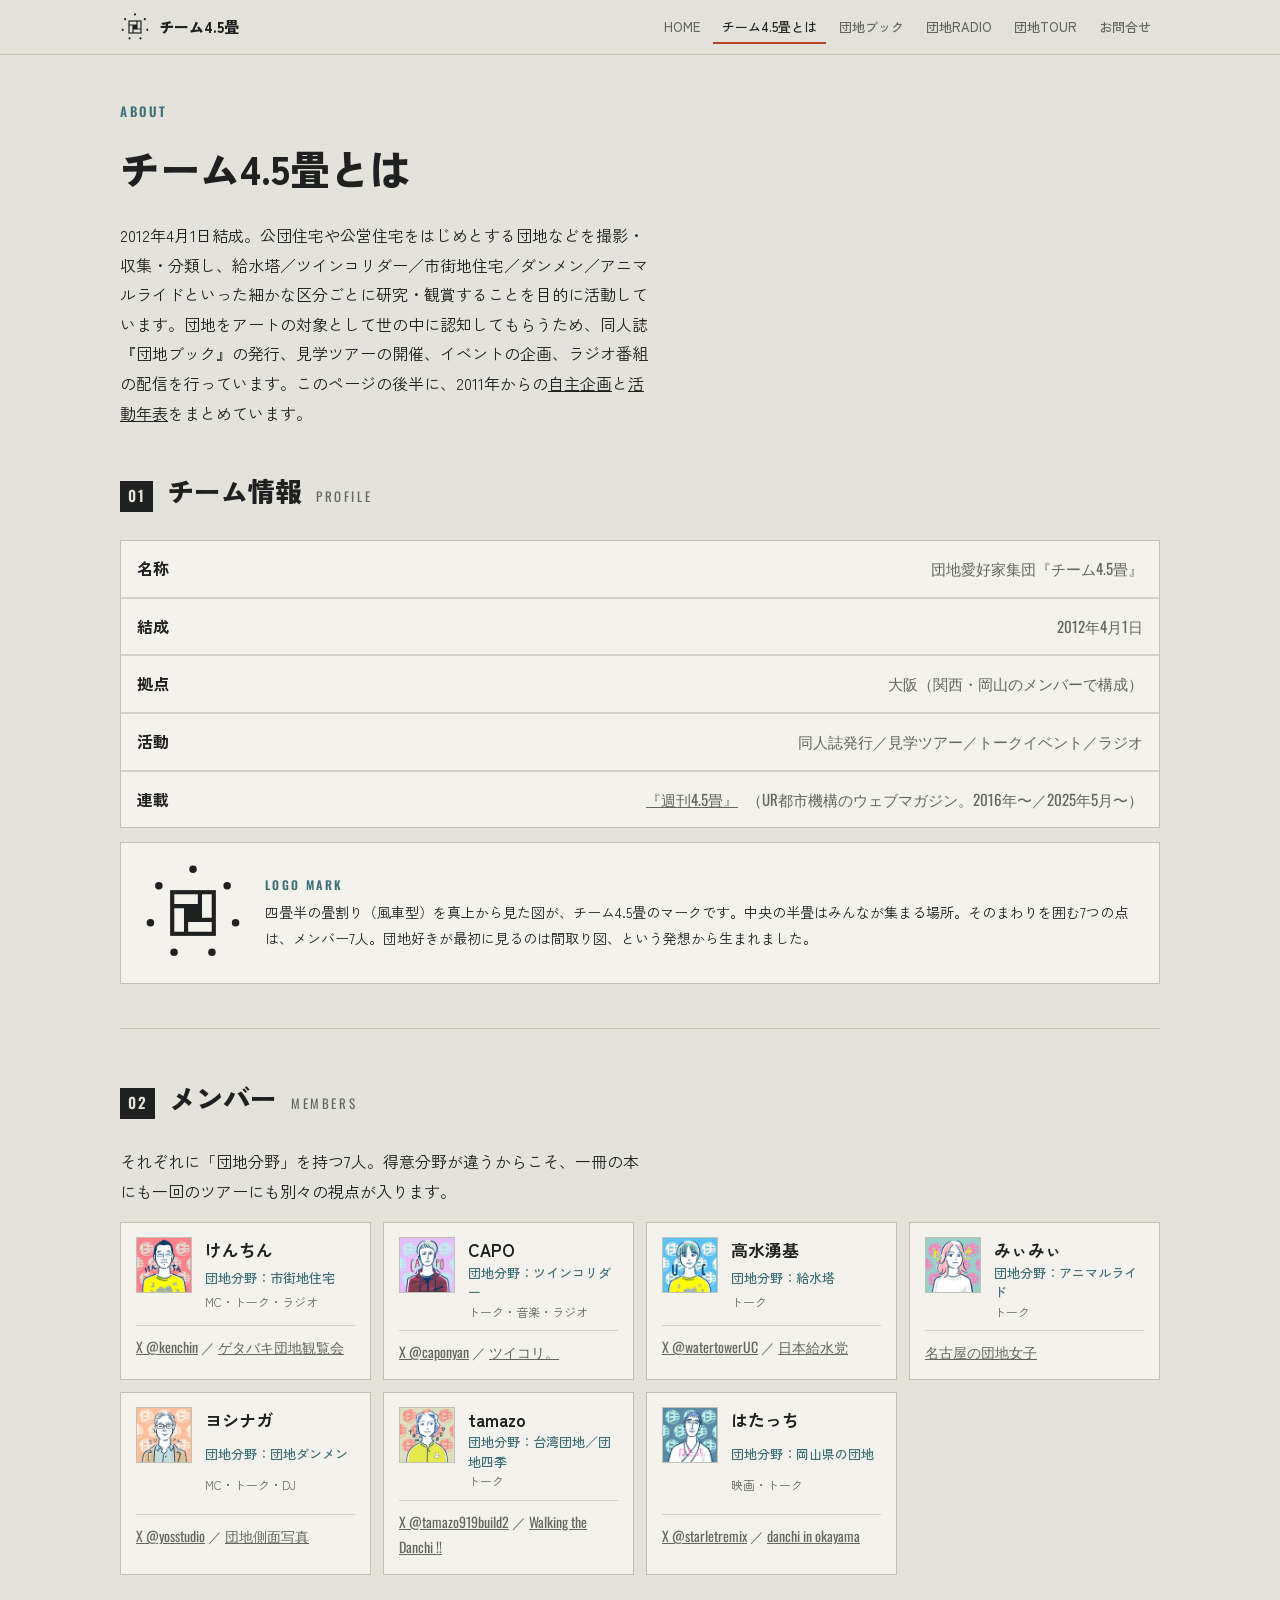
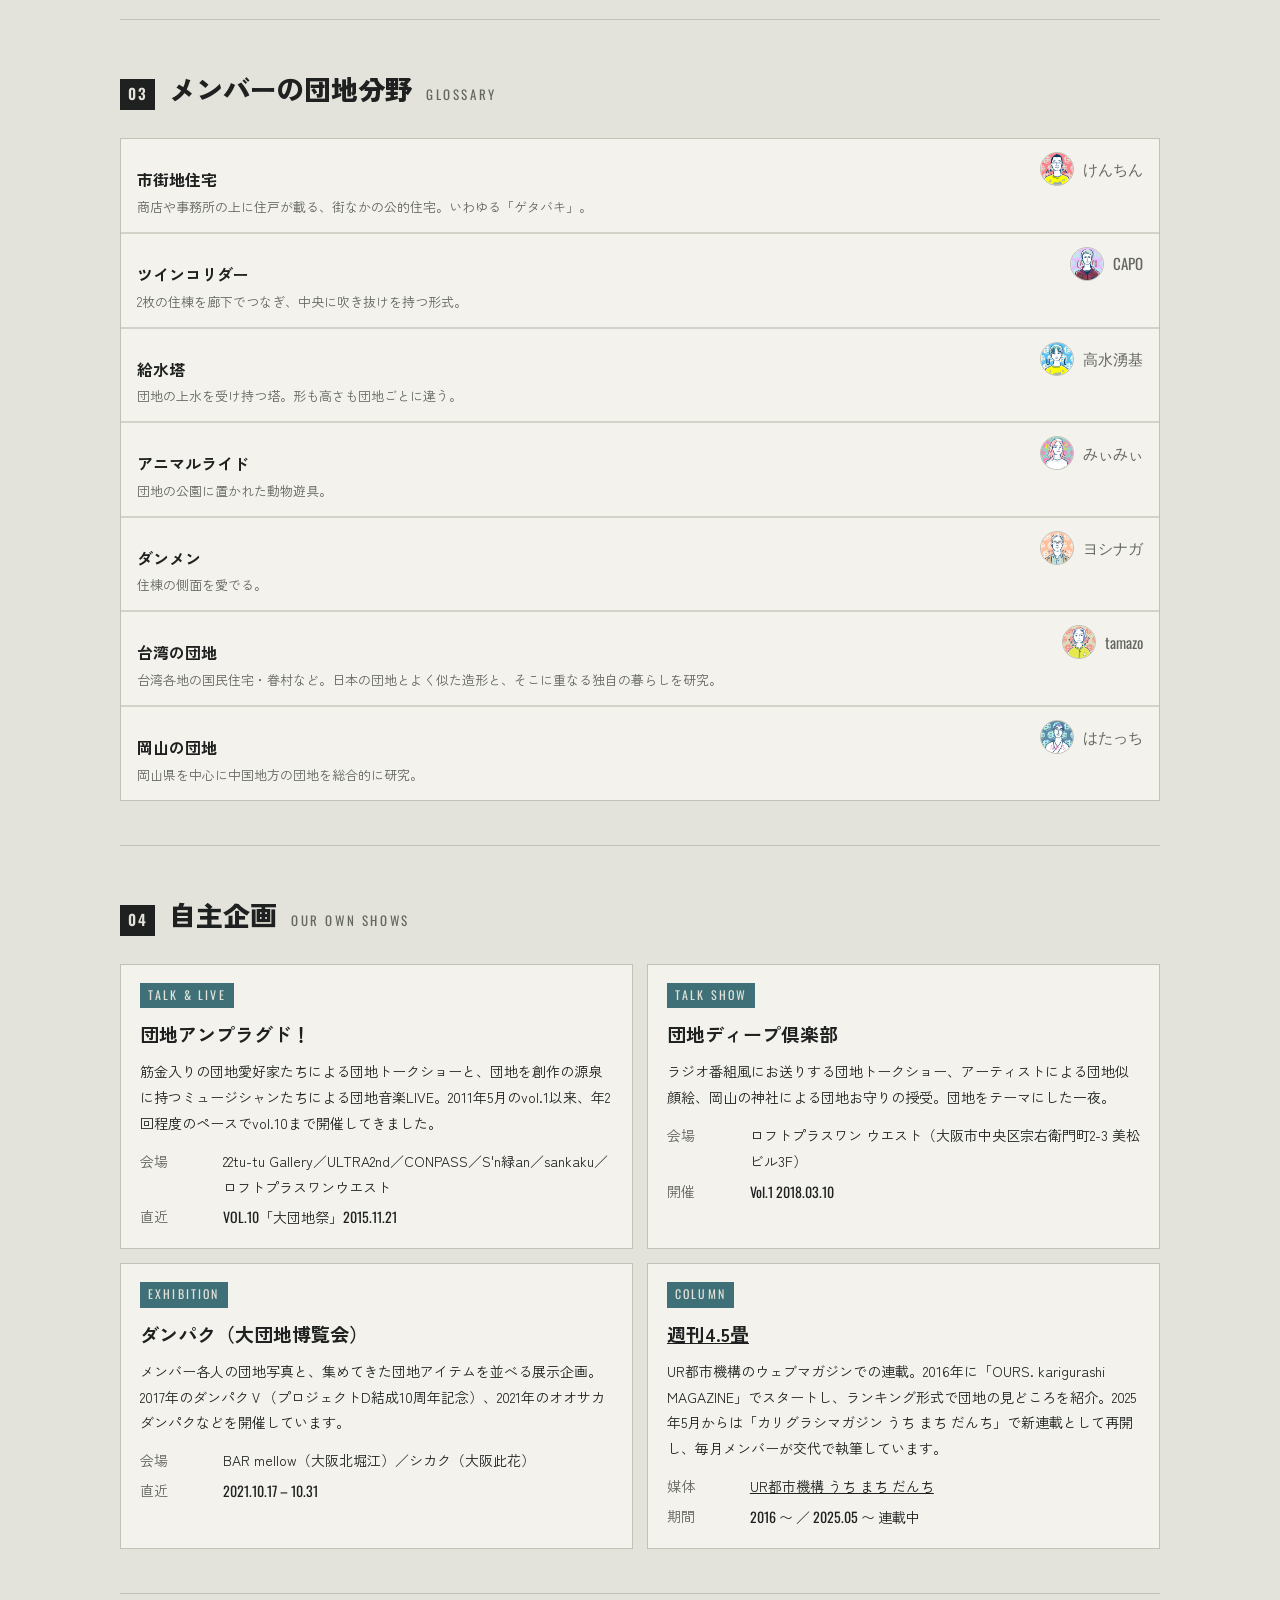
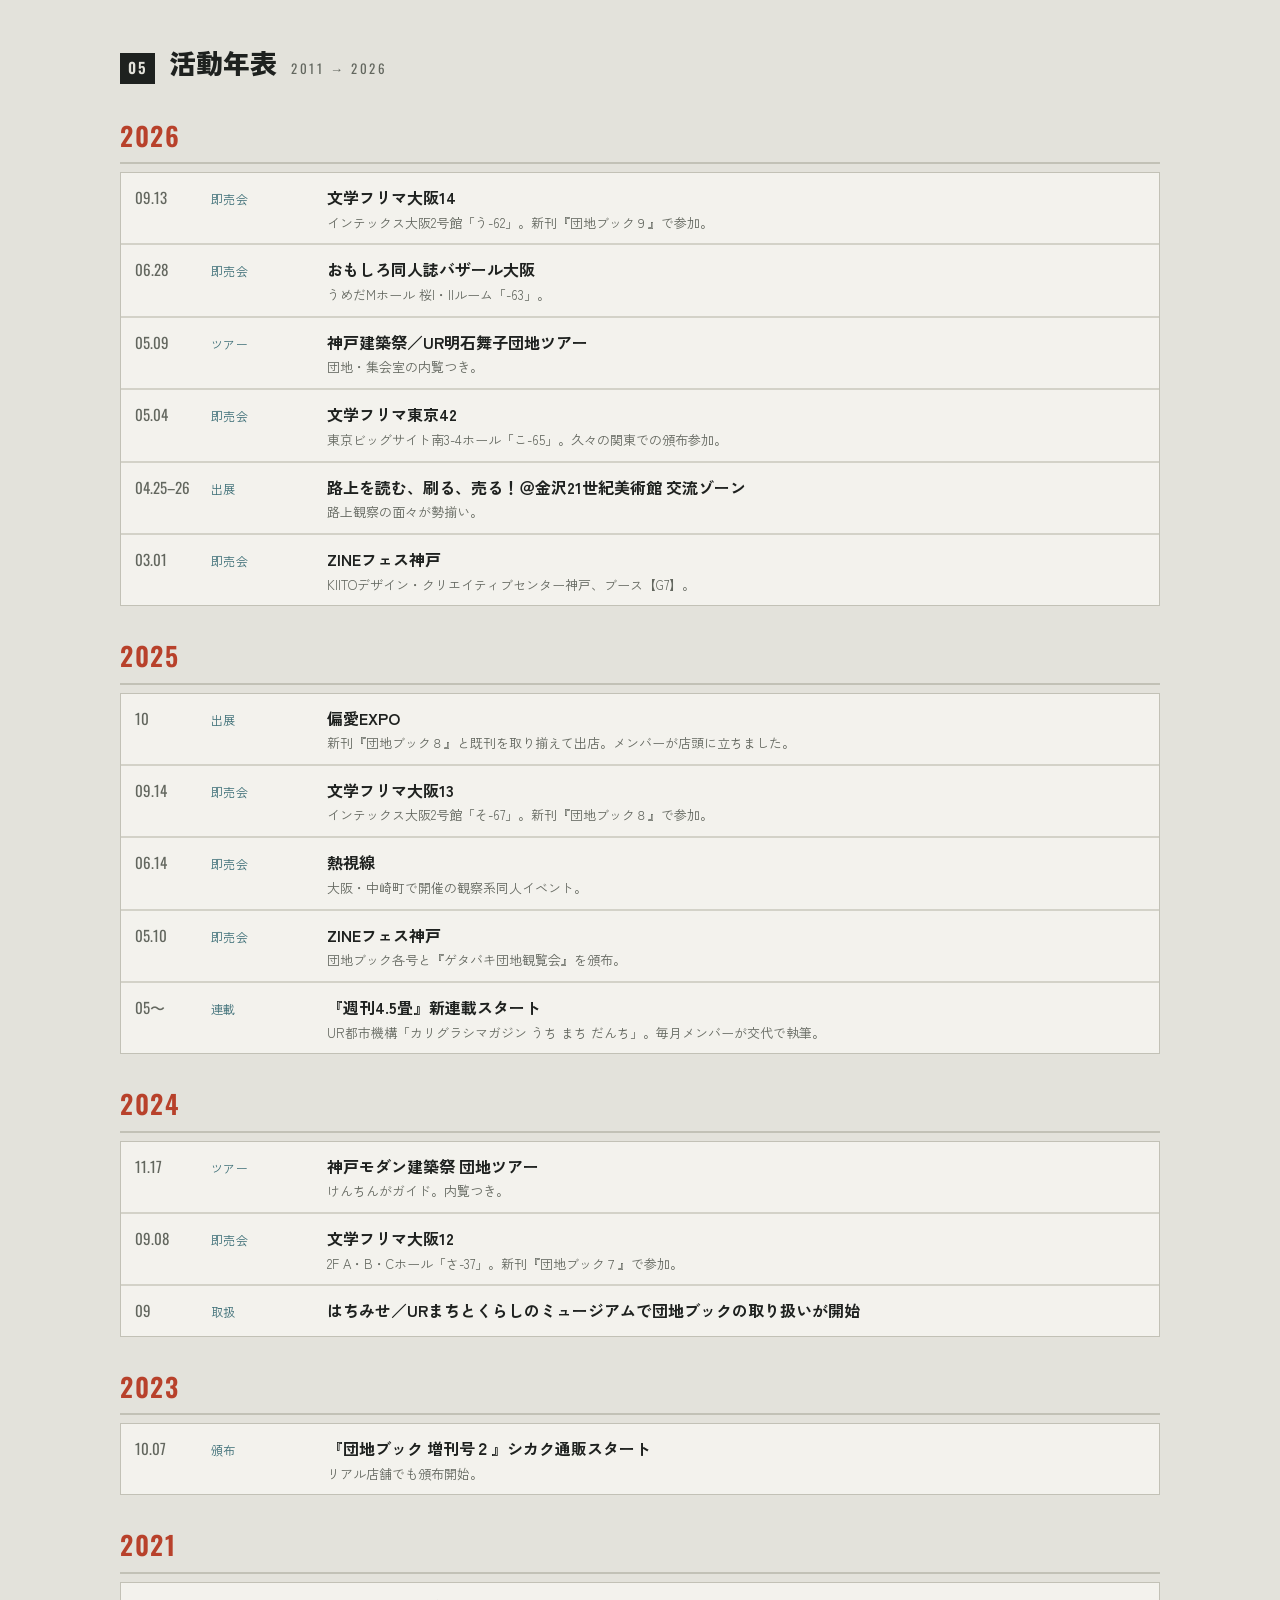
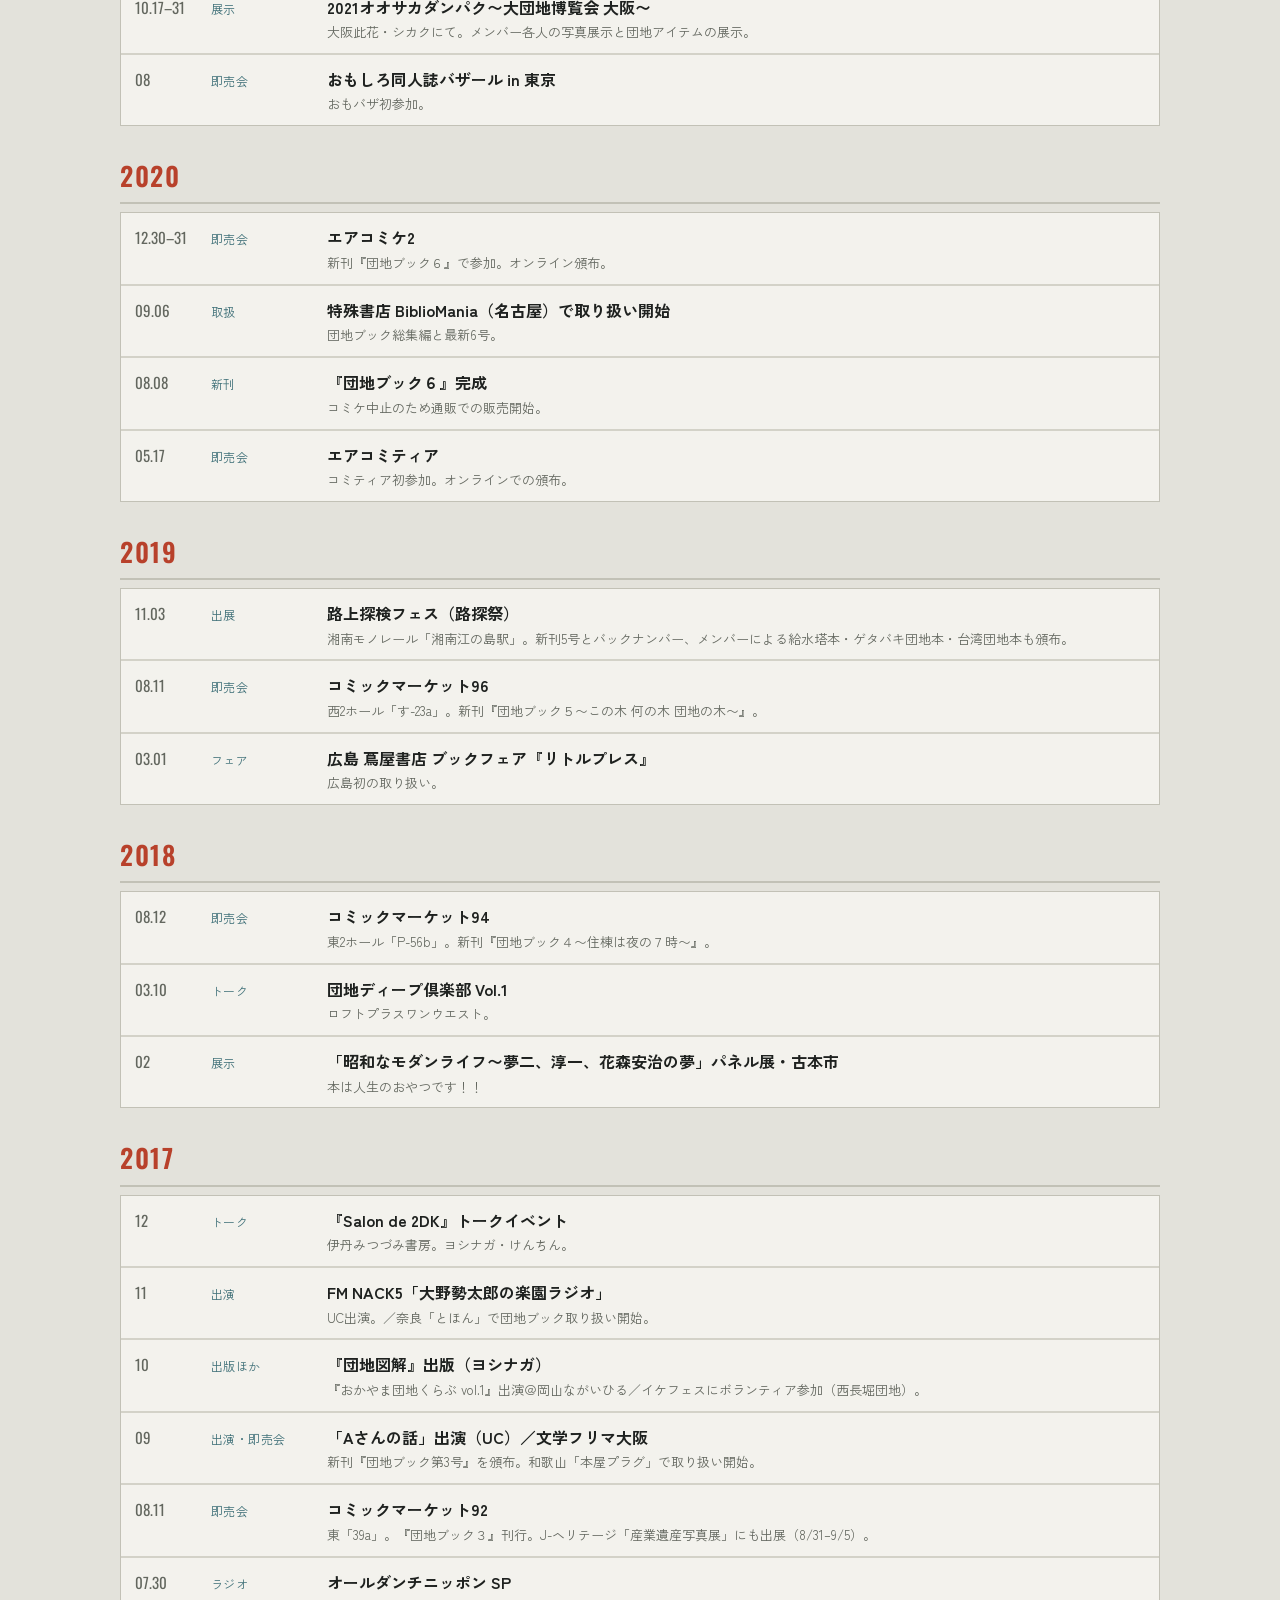
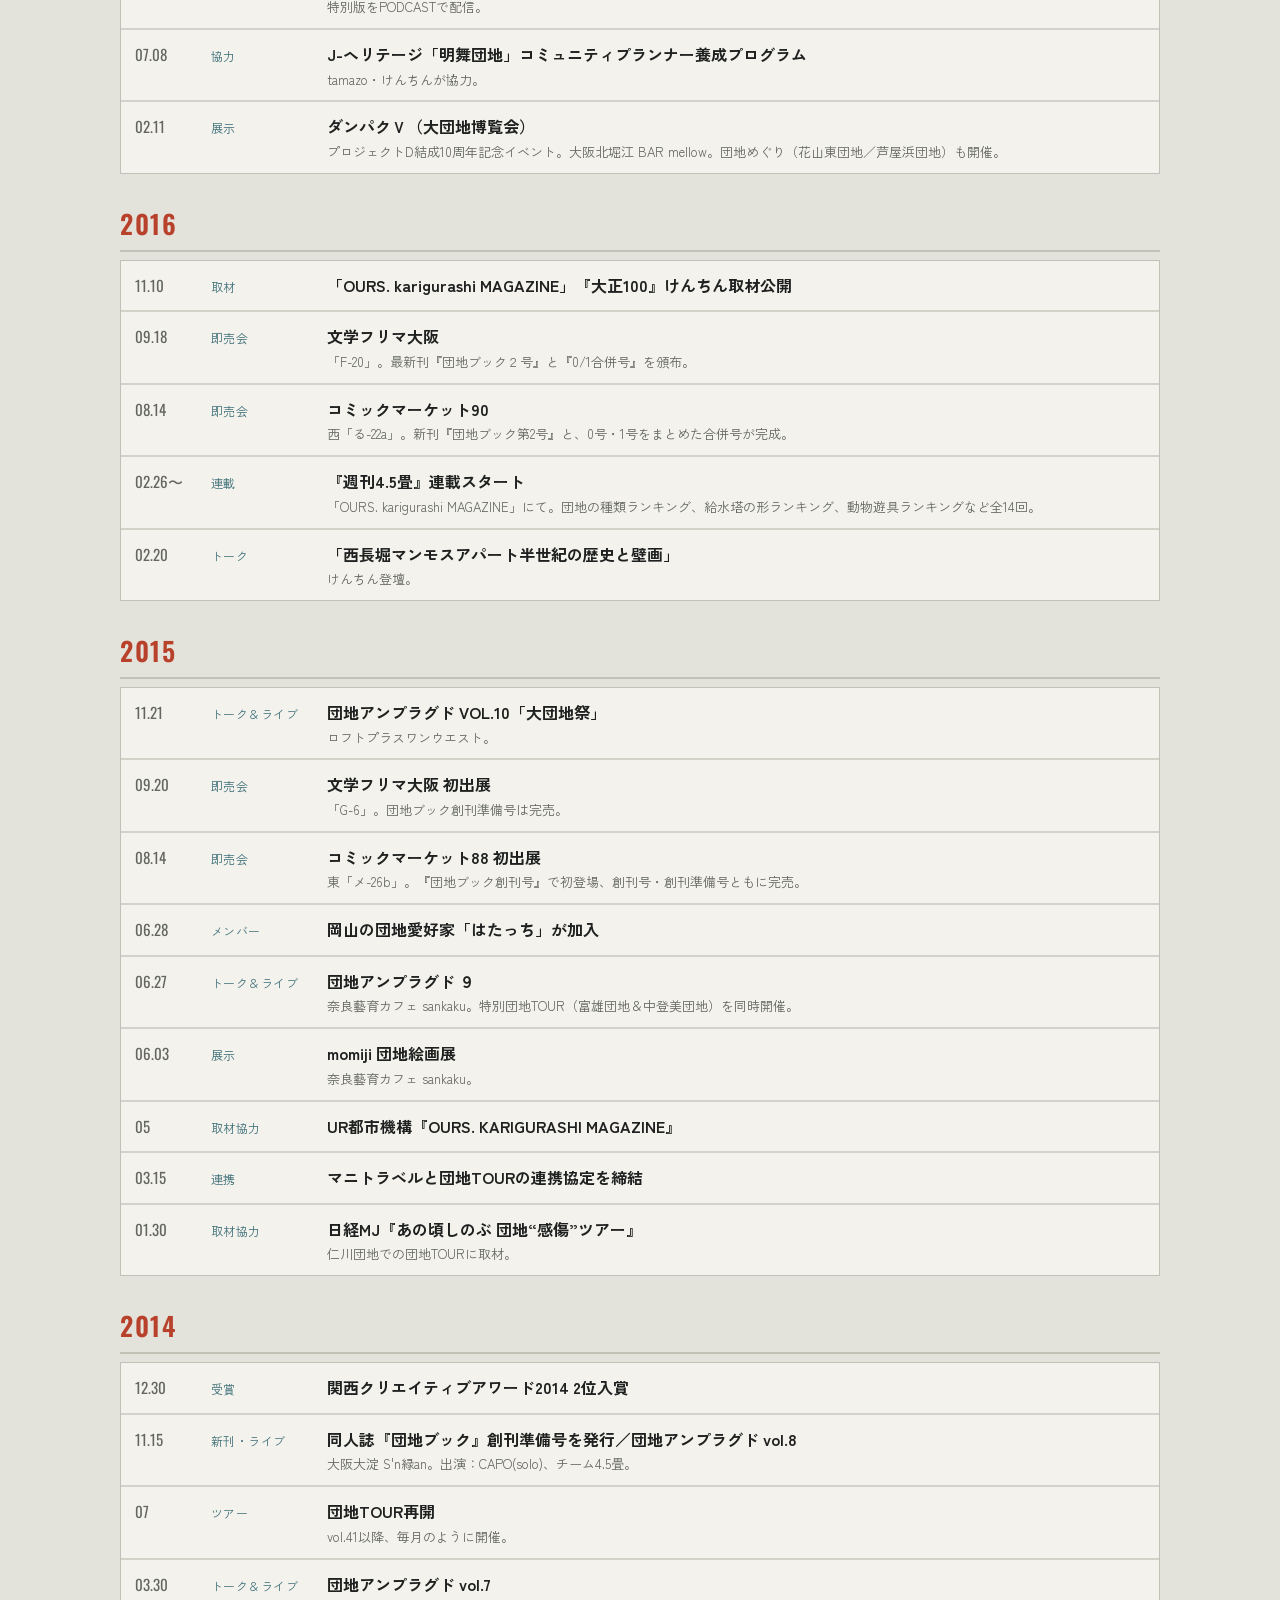
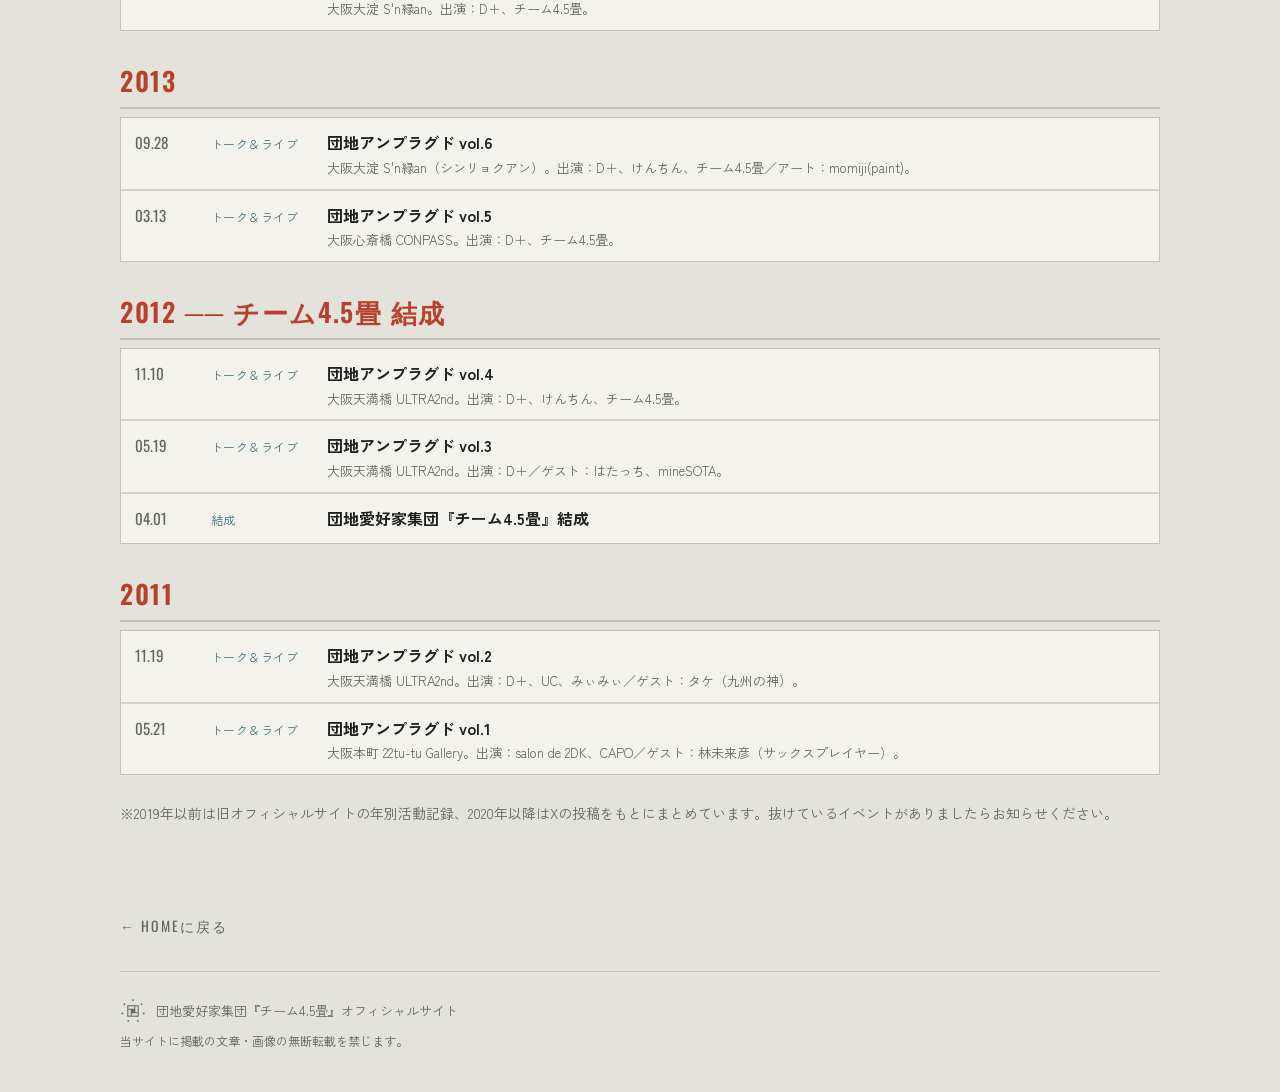
==== about.html @ f0c79231 "Initial publish: Team 4.5jo official site" ====
<!DOCTYPE html>
<html lang="ja">
<head>
<meta charset="UTF-8">
<meta name="viewport" content="width=device-width, initial-scale=1">
<meta name="description" content="チーム4.5畳の結成の経緯、メンバー紹介、団地分野、自主企画と2011年からの活動年表。">
<meta name="color-scheme" content="light dark">
<meta property="og:title" content="チーム4.5畳とは｜チーム4.5畳">
<meta property="og:description" content="チーム4.5畳の結成の経緯、メンバー紹介、団地分野、自主企画と2011年からの活動年表。">
<meta property="og:type" content="website">
<meta property="og:image" content="img/hero.jpg">
<title>チーム4.5畳とは｜チーム4.5畳</title>
<link rel="preconnect" href="https://fonts.googleapis.com">
<link rel="preconnect" href="https://fonts.gstatic.com" crossorigin>
<link rel="stylesheet" href="https://fonts.googleapis.com/css2?family=Zen+Kaku+Gothic+Antique:wght@700;900&family=Zen+Kaku+Gothic+New:wght@400;500;700&family=Oswald:wght@400;500;600&display=swap">
<link rel="icon" type="image/svg+xml" href="img/logo.svg">
<link rel="stylesheet" href="style.css">
</head>
<body>
<header class="topbar">
  <div class="topbar-in">
    <a class="brandmark" href="index.html"><i class="mark" aria-hidden="true"></i><b>チーム4.5畳</b></a>
    <nav class="navlinks" aria-label="サイト内メニュー">
      <a href="index.html">HOME</a>
      <a href="about.html" aria-current="page">チーム4.5畳とは</a>
      <a href="book.html">団地ブック</a>
      <a href="radio.html">団地RADIO</a>
      <a href="tour.html">団地TOUR</a>
      <a href="index.html#contact">お問合せ</a>
    </nav>
  </div>
</header>

<main>
  <div class="wrap">

    <div class="pagehead">
      <p class="kicker">About</p>
      <h1>チーム4.5畳とは</h1>
      <p>2012年4月1日結成。公団住宅や公営住宅をはじめとする団地などを撮影・収集・分類し、給水塔／ツインコリダー／市街地住宅／ダンメン／アニマルライドといった細かな区分ごとに研究・観賞することを目的に活動しています。団地をアートの対象として世の中に認知してもらうため、同人誌『団地ブック』の発行、見学ツアーの開催、イベントの企画、ラジオ番組の配信を行っています。このページの後半に、2011年からの<a href="#events">自主企画</a>と<a href="#history">活動年表</a>をまとめています。</p>
    </div>

    <section class="first">
      <div class="sec-head"><span class="plate num">01</span><h2>チーム情報</h2><span class="en">Profile</span></div>
      <ul class="rows">
        <li><span class="t">名称</span><span class="d">団地愛好家集団『チーム4.5畳』</span></li>
        <li><span class="t">結成</span><span class="d">2012年4月1日</span></li>
        <li><span class="t">拠点</span><span class="d">大阪（関西・岡山のメンバーで構成）</span></li>
        <li><span class="t">活動</span><span class="d">同人誌発行／見学ツアー／トークイベント／ラジオ</span></li>
        <li><span class="t">連載</span><span class="d"><a href="https://uchi-machi-danchi.ur-net.go.jp/tag/4ten5jo/" target="_blank" rel="noopener">『週刊4.5畳』</a>（UR都市機構のウェブマガジン。2016年〜／2025年5月〜）</span></li>
      </ul>
      <div class="logo-note">
        <i class="mark" role="img" aria-label="チーム4.5畳のロゴマーク"></i>
        <div>
          <p class="lbl">Logo Mark</p>
          <p>四畳半の畳割り（風車型）を真上から見た図が、チーム4.5畳のマークです。中央の半畳はみんなが集まる場所。そのまわりを囲む7つの点は、メンバー7人。団地好きが最初に見るのは間取り図、という発想から生まれました。</p>
        </div>
      </div>
    </section>

    <section>
      <div class="sec-head"><span class="plate num">02</span><h2>メンバー</h2><span class="en">Members</span></div>
      <div class="sec-body"><p>それぞれに「団地分野」を持つ7人。得意分野が違うからこそ、一冊の本にも一回のツアーにも別々の視点が入ります。</p></div>
      <div class="members">
        <div class="member"><img class="ava" src="img/ava1.jpg" alt="" width="56" height="56"><h3>けんちん</h3><span class="fav">団地分野：市街地住宅</span><span class="role">MC・トーク・ラジオ</span><span class="sns"><a href="https://x.com/kenchin" target="_blank" rel="noopener">X @kenchin</a> ／ <a href="https://getabaki.jimdoweb.com/" target="_blank" rel="noopener">ゲタバキ団地観覧会</a></span></div>
        <div class="member"><img class="ava" src="img/ava2.jpg" alt="" width="56" height="56"><h3>CAPO</h3><span class="fav">団地分野：ツインコリダー</span><span class="role">トーク・音楽・ラジオ</span><span class="sns"><a href="https://x.com/caponyan" target="_blank" rel="noopener">X @caponyan</a> ／ <a href="http://twincorridor.blogspot.jp/" target="_blank" rel="noopener">ツイコリ。</a></span></div>
        <div class="member"><img class="ava" src="img/ava3.jpg" alt="" width="56" height="56"><h3>高水湧基</h3><span class="fav">団地分野：給水塔</span><span class="role">トーク</span><span class="sns"><a href="https://x.com/watertowerUC" target="_blank" rel="noopener">X @watertowerUC</a> ／ <a href="http://kyusuitou.blog87.fc2.com/" target="_blank" rel="noopener">日本給水党</a></span></div>
        <div class="member"><img class="ava" src="img/ava7.jpg" alt="" width="56" height="56"><h3>みぃみぃ</h3><span class="fav">団地分野：アニマルライド</span><span class="role">トーク</span><span class="sns"><a href="http://danchigirl.exblog.jp/" target="_blank" rel="noopener">名古屋の団地女子</a></span></div>
        <div class="member"><img class="ava" src="img/ava4.jpg" alt="" width="56" height="56"><h3>ヨシナガ</h3><span class="fav">団地分野：団地ダンメン</span><span class="role">MC・トーク・DJ</span><span class="sns"><a href="https://x.com/yosstudio" target="_blank" rel="noopener">X @yosstudio</a> ／ <a href="http://www.ne.jp/asahi/yos/studio/sokumen/" target="_blank" rel="noopener">団地側面写真</a></span></div>
        <div class="member"><img class="ava" src="img/ava5.jpg" alt="" width="56" height="56"><h3>tamazo</h3><span class="fav">団地分野：台湾団地／団地四季</span><span class="role">トーク</span><span class="sns"><a href="https://x.com/tamazo919build2" target="_blank" rel="noopener">X @tamazo919build2</a> ／ <a href="http://tamazo2.tumblr.com/" target="_blank" rel="noopener">Walking the Danchi !!</a></span></div>
        <div class="member"><img class="ava" src="img/ava6.jpg" alt="" width="56" height="56"><h3>はたっち</h3><span class="fav">団地分野：岡山県の団地</span><span class="role">映画・トーク</span><span class="sns"><a href="https://x.com/starletremix" target="_blank" rel="noopener">X @starletremix</a> ／ <a href="http://okayama-danchi.jp/" target="_blank" rel="noopener">danchi in okayama</a></span></div>
      </div>
    </section>

    <section>
      <div class="sec-head"><span class="plate num">03</span><h2>メンバーの団地分野</h2><span class="en">Glossary</span></div>
      <ul class="rows">
        <li><span class="t">市街地住宅<small>商店や事務所の上に住戸が載る、街なかの公的住宅。いわゆる「ゲタバキ」。</small></span><span class="d"><img class="mini" src="img/ava1.jpg" alt="" width="34" height="34">けんちん</span></li>
        <li><span class="t">ツインコリダー<small>2枚の住棟を廊下でつなぎ、中央に吹き抜けを持つ形式。</small></span><span class="d"><img class="mini" src="img/ava2.jpg" alt="" width="34" height="34">CAPO</span></li>
        <li><span class="t">給水塔<small>団地の上水を受け持つ塔。形も高さも団地ごとに違う。</small></span><span class="d"><img class="mini" src="img/ava3.jpg" alt="" width="34" height="34">高水湧基</span></li>
        <li><span class="t">アニマルライド<small>団地の公園に置かれた動物遊具。</small></span><span class="d"><img class="mini" src="img/ava7.jpg" alt="" width="34" height="34">みぃみぃ</span></li>
        <li><span class="t">ダンメン<small>住棟の側面を愛でる。</small></span><span class="d"><img class="mini" src="img/ava4.jpg" alt="" width="34" height="34">ヨシナガ</span></li>
        <li><span class="t">台湾の団地<small>台湾各地の国民住宅・眷村など。日本の団地とよく似た造形と、そこに重なる独自の暮らしを研究。</small></span><span class="d"><img class="mini" src="img/ava5.jpg" alt="" width="34" height="34">tamazo</span></li>
        <li><span class="t">岡山の団地<small>岡山県を中心に中国地方の団地を総合的に研究。</small></span><span class="d"><img class="mini" src="img/ava6.jpg" alt="" width="34" height="34">はたっち</span></li>
      </ul>
    </section>

<section id="events">
      <div class="sec-head"><span class="plate num">04</span><h2>自主企画</h2><span class="en">Our Own Shows</span></div>
      <div class="events">
        <div class="event">
          <span class="tag">Talk &amp; Live</span>
          <h3>団地アンプラグド！</h3>
          <p>筋金入りの団地愛好家たちによる団地トークショーと、団地を創作の源泉に持つミュージシャンたちによる団地音楽LIVE。2011年5月のvol.1以来、年2回程度のペースでvol.10まで開催してきました。</p>
          <dl>
            <dt>会場</dt><dd>22tu-tu Gallery／ULTRA2nd／CONPASS／S'n緑an／sankaku／ロフトプラスワンウエスト</dd>
            <dt>直近</dt><dd class="num">VOL.10「大団地祭」2015.11.21</dd>
          </dl>
        </div>
        <div class="event">
          <span class="tag">Talk Show</span>
          <h3>団地ディープ倶楽部</h3>
          <p>ラジオ番組風にお送りする団地トークショー、アーティストによる団地似顔絵、岡山の神社による団地お守りの授受。団地をテーマにした一夜。</p>
          <dl>
            <dt>会場</dt><dd>ロフトプラスワン ウエスト（大阪市中央区宗右衛門町2-3 美松ビル3F）</dd>
            <dt>開催</dt><dd class="num">Vol.1 2018.03.10</dd>
          </dl>
        </div>
        <div class="event">
          <span class="tag">Exhibition</span>
          <h3>ダンパク（大団地博覧会）</h3>
          <p>メンバー各人の団地写真と、集めてきた団地アイテムを並べる展示企画。2017年のダンパクⅤ（プロジェクトD結成10周年記念）、2021年のオオサカダンパクなどを開催しています。</p>
          <dl>
            <dt>会場</dt><dd>BAR mellow（大阪北堀江）／シカク（大阪此花）</dd>
            <dt>直近</dt><dd class="num">2021.10.17 – 10.31</dd>
          </dl>
        </div>
        <div class="event">
          <span class="tag">Column</span>
          <h3><a href="https://uchi-machi-danchi.ur-net.go.jp/tag/4ten5jo/" target="_blank" rel="noopener">週刊4.5畳</a></h3>
          <p>UR都市機構のウェブマガジンでの連載。2016年に「OURS. karigurashi MAGAZINE」でスタートし、ランキング形式で団地の見どころを紹介。2025年5月からは「カリグラシマガジン うち まち だんち」で新連載として再開し、毎月メンバーが交代で執筆しています。</p>
          <dl>
            <dt>媒体</dt><dd><a href="https://uchi-machi-danchi.ur-net.go.jp/tag/4ten5jo/" target="_blank" rel="noopener">UR都市機構 うち まち だんち</a></dd>
            <dt>期間</dt><dd class="num">2016 〜 ／ 2025.05 〜 連載中</dd>
          </dl>
        </div>
      </div>
    </section>

<section id="history">
      <div class="sec-head"><span class="plate num">05</span><h2>活動年表</h2><span class="en">2011 → 2026</span></div>

      <div class="yearblock">
        <h3>2026</h3>
        <ul class="hist">
          <li><span class="dd">09.13</span><span class="kind">即売会</span><span class="what"><b>文学フリマ大阪14</b><small>インテックス大阪2号館「う-62」。新刊『団地ブック９』で参加。</small></span></li>
          <li><span class="dd">06.28</span><span class="kind">即売会</span><span class="what"><b>おもしろ同人誌バザール大阪</b><small>うめだMホール 桜I・IIルーム「-63」。</small></span></li>
          <li><span class="dd">05.09</span><span class="kind">ツアー</span><span class="what"><b>神戸建築祭／UR明石舞子団地ツアー</b><small>団地・集会室の内覧つき。</small></span></li>
          <li><span class="dd">05.04</span><span class="kind">即売会</span><span class="what"><b>文学フリマ東京42</b><small>東京ビッグサイト南3-4ホール「こ-65」。久々の関東での頒布参加。</small></span></li>
          <li><span class="dd">04.25–26</span><span class="kind">出展</span><span class="what"><b>路上を読む、刷る、売る！＠金沢21世紀美術館 交流ゾーン</b><small>路上観察の面々が勢揃い。</small></span></li>
          <li><span class="dd">03.01</span><span class="kind">即売会</span><span class="what"><b>ZINEフェス神戸</b><small>KIITOデザイン・クリエイティブセンター神戸、ブース【G7】。</small></span></li>
        </ul>
      </div>

      <div class="yearblock">
        <h3>2025</h3>
        <ul class="hist">
          <li><span class="dd">10</span><span class="kind">出展</span><span class="what"><b>偏愛EXPO</b><small>新刊『団地ブック８』と既刊を取り揃えて出店。メンバーが店頭に立ちました。</small></span></li>
          <li><span class="dd">09.14</span><span class="kind">即売会</span><span class="what"><b>文学フリマ大阪13</b><small>インテックス大阪2号館「そ-67」。新刊『団地ブック８』で参加。</small></span></li>
          <li><span class="dd">06.14</span><span class="kind">即売会</span><span class="what"><b>熱視線</b><small>大阪・中崎町で開催の観察系同人イベント。</small></span></li>
          <li><span class="dd">05.10</span><span class="kind">即売会</span><span class="what"><b>ZINEフェス神戸</b><small>団地ブック各号と『ゲタバキ団地観覧会』を頒布。</small></span></li>
          <li><span class="dd">05〜</span><span class="kind">連載</span><span class="what"><b>『週刊4.5畳』新連載スタート</b><small>UR都市機構「カリグラシマガジン うち まち だんち」。毎月メンバーが交代で執筆。</small></span></li>
        </ul>
      </div>

      <div class="yearblock">
        <h3>2024</h3>
        <ul class="hist">
          <li><span class="dd">11.17</span><span class="kind">ツアー</span><span class="what"><b>神戸モダン建築祭 団地ツアー</b><small>けんちんがガイド。内覧つき。</small></span></li>
          <li><span class="dd">09.08</span><span class="kind">即売会</span><span class="what"><b>文学フリマ大阪12</b><small>2F A・B・Cホール「さ-37」。新刊『団地ブック７』で参加。</small></span></li>
          <li><span class="dd">09</span><span class="kind">取扱</span><span class="what"><b>はちみせ／URまちとくらしのミュージアムで団地ブックの取り扱いが開始</b></span></li>
        </ul>
      </div>

      <div class="yearblock">
        <h3>2023</h3>
        <ul class="hist">
          <li><span class="dd">10.07</span><span class="kind">頒布</span><span class="what"><b>『団地ブック 増刊号２』シカク通販スタート</b><small>リアル店舗でも頒布開始。</small></span></li>
        </ul>
      </div>

      <div class="yearblock">
        <h3>2021</h3>
        <ul class="hist">
          <li><span class="dd">10.17–31</span><span class="kind">展示</span><span class="what"><b>2021オオサカダンパク〜大団地博覧会 大阪〜</b><small>大阪此花・シカクにて。メンバー各人の写真展示と団地アイテムの展示。</small></span></li>
          <li><span class="dd">08</span><span class="kind">即売会</span><span class="what"><b>おもしろ同人誌バザール in 東京</b><small>おもバザ初参加。</small></span></li>
        </ul>
      </div>

      <div class="yearblock">
        <h3>2020</h3>
        <ul class="hist">
          <li><span class="dd">12.30–31</span><span class="kind">即売会</span><span class="what"><b>エアコミケ2</b><small>新刊『団地ブック６』で参加。オンライン頒布。</small></span></li>
          <li><span class="dd">09.06</span><span class="kind">取扱</span><span class="what"><b>特殊書店 BiblioMania（名古屋）で取り扱い開始</b><small>団地ブック総集編と最新6号。</small></span></li>
          <li><span class="dd">08.08</span><span class="kind">新刊</span><span class="what"><b>『団地ブック６』完成</b><small>コミケ中止のため通販での販売開始。</small></span></li>
          <li><span class="dd">05.17</span><span class="kind">即売会</span><span class="what"><b>エアコミティア</b><small>コミティア初参加。オンラインでの頒布。</small></span></li>
        </ul>
      </div>

      <div class="yearblock">
        <h3>2019</h3>
        <ul class="hist">
          <li><span class="dd">11.03</span><span class="kind">出展</span><span class="what"><b>路上探検フェス（路探祭）</b><small>湘南モノレール「湘南江の島駅」。新刊5号とバックナンバー、メンバーによる給水塔本・ゲタバキ団地本・台湾団地本も頒布。</small></span></li>
          <li><span class="dd">08.11</span><span class="kind">即売会</span><span class="what"><b>コミックマーケット96</b><small>西2ホール「す-23a」。新刊『団地ブック５〜この木 何の木 団地の木〜』。</small></span></li>
          <li><span class="dd">03.01</span><span class="kind">フェア</span><span class="what"><b>広島 蔦屋書店 ブックフェア『リトルプレス』</b><small>広島初の取り扱い。</small></span></li>
        </ul>
      </div>

      <div class="yearblock">
        <h3>2018</h3>
        <ul class="hist">
          <li><span class="dd">08.12</span><span class="kind">即売会</span><span class="what"><b>コミックマーケット94</b><small>東2ホール「P-56b」。新刊『団地ブック４〜住棟は夜の７時〜』。</small></span></li>
          <li><span class="dd">03.10</span><span class="kind">トーク</span><span class="what"><b>団地ディープ倶楽部 Vol.1</b><small>ロフトプラスワンウエスト。</small></span></li>
          <li><span class="dd">02</span><span class="kind">展示</span><span class="what"><b>「昭和なモダンライフ〜夢二、淳一、花森安治の夢」パネル展・古本市</b><small>本は人生のおやつです！！</small></span></li>
        </ul>
      </div>

      <div class="yearblock">
        <h3>2017</h3>
        <ul class="hist">
          <li><span class="dd">12</span><span class="kind">トーク</span><span class="what"><b>『Salon de 2DK』トークイベント</b><small>伊丹みつづみ書房。ヨシナガ・けんちん。</small></span></li>
          <li><span class="dd">11</span><span class="kind">出演</span><span class="what"><b>FM NACK5「大野勢太郎の楽園ラジオ」</b><small>UC出演。／奈良「とほん」で団地ブック取り扱い開始。</small></span></li>
          <li><span class="dd">10</span><span class="kind">出版ほか</span><span class="what"><b>『団地図解』出版（ヨシナガ）</b><small>『おかやま団地くらぶ vol.1』出演＠岡山ながいひる／イケフェスにボランティア参加（西長堀団地）。</small></span></li>
          <li><span class="dd">09</span><span class="kind">出演・即売会</span><span class="what"><b>「Aさんの話」出演（UC）／文学フリマ大阪</b><small>新刊『団地ブック第3号』を頒布。和歌山「本屋プラグ」で取り扱い開始。</small></span></li>
          <li><span class="dd">08.11</span><span class="kind">即売会</span><span class="what"><b>コミックマーケット92</b><small>東「39a」。『団地ブック３』刊行。J-ヘリテージ「産業遺産写真展」にも出展（8/31–9/5）。</small></span></li>
          <li><span class="dd">07.30</span><span class="kind">ラジオ</span><span class="what"><b>オールダンチニッポン SP</b><small>特別版をPODCASTで配信。</small></span></li>
          <li><span class="dd">07.08</span><span class="kind">協力</span><span class="what"><b>J-ヘリテージ「明舞団地」コミュニティプランナー養成プログラム</b><small>tamazo・けんちんが協力。</small></span></li>
          <li><span class="dd">02.11</span><span class="kind">展示</span><span class="what"><b>ダンパクⅤ（大団地博覧会）</b><small>プロジェクトD結成10周年記念イベント。大阪北堀江 BAR mellow。団地めぐり（花山東団地／芦屋浜団地）も開催。</small></span></li>
        </ul>
      </div>

      <div class="yearblock">
        <h3>2016</h3>
        <ul class="hist">
          <li><span class="dd">11.10</span><span class="kind">取材</span><span class="what"><b>「OURS. karigurashi MAGAZINE」『大正100』けんちん取材公開</b></span></li>
          <li><span class="dd">09.18</span><span class="kind">即売会</span><span class="what"><b>文学フリマ大阪</b><small>「F-20」。最新刊『団地ブック２号』と『0/1合併号』を頒布。</small></span></li>
          <li><span class="dd">08.14</span><span class="kind">即売会</span><span class="what"><b>コミックマーケット90</b><small>西「る-22a」。新刊『団地ブック第2号』と、0号・1号をまとめた合併号が完成。</small></span></li>
          <li><span class="dd">02.26〜</span><span class="kind">連載</span><span class="what"><b>『週刊4.5畳』連載スタート</b><small>「OURS. karigurashi MAGAZINE」にて。団地の種類ランキング、給水塔の形ランキング、動物遊具ランキングなど全14回。</small></span></li>
          <li><span class="dd">02.20</span><span class="kind">トーク</span><span class="what"><b>「西長堀マンモスアパート半世紀の歴史と壁画」</b><small>けんちん登壇。</small></span></li>
        </ul>
      </div>

      <div class="yearblock">
        <h3>2015</h3>
        <ul class="hist">
          <li><span class="dd">11.21</span><span class="kind">トーク＆ライブ</span><span class="what"><b>団地アンプラグド VOL.10「大団地祭」</b><small>ロフトプラスワンウエスト。</small></span></li>
          <li><span class="dd">09.20</span><span class="kind">即売会</span><span class="what"><b>文学フリマ大阪 初出展</b><small>「G-6」。団地ブック創刊準備号は完売。</small></span></li>
          <li><span class="dd">08.14</span><span class="kind">即売会</span><span class="what"><b>コミックマーケット88 初出展</b><small>東「メ-26b」。『団地ブック創刊号』で初登場、創刊号・創刊準備号ともに完売。</small></span></li>
          <li><span class="dd">06.28</span><span class="kind">メンバー</span><span class="what"><b>岡山の団地愛好家「はたっち」が加入</b></span></li>
          <li><span class="dd">06.27</span><span class="kind">トーク＆ライブ</span><span class="what"><b>団地アンプラグド ９</b><small>奈良藝育カフェ sankaku。特別団地TOUR（富雄団地＆中登美団地）を同時開催。</small></span></li>
          <li><span class="dd">06.03</span><span class="kind">展示</span><span class="what"><b>momiji 団地絵画展</b><small>奈良藝育カフェ sankaku。</small></span></li>
          <li><span class="dd">05</span><span class="kind">取材協力</span><span class="what"><b>UR都市機構『OURS. KARIGURASHI MAGAZINE』</b></span></li>
          <li><span class="dd">03.15</span><span class="kind">連携</span><span class="what"><b>マニトラベルと団地TOURの連携協定を締結</b></span></li>
          <li><span class="dd">01.30</span><span class="kind">取材協力</span><span class="what"><b>日経MJ『あの頃しのぶ 団地“感傷”ツアー』</b><small>仁川団地での団地TOURに取材。</small></span></li>
        </ul>
      </div>

      <div class="yearblock">
        <h3>2014</h3>
        <ul class="hist">
          <li><span class="dd">12.30</span><span class="kind">受賞</span><span class="what"><b>関西クリエイティブアワード2014 2位入賞</b></span></li>
          <li><span class="dd">11.15</span><span class="kind">新刊・ライブ</span><span class="what"><b>同人誌『団地ブック』創刊準備号を発行／団地アンプラグド vol.8</b><small>大阪大淀 S'n緑an。出演：CAPO(solo)、チーム4.5畳。</small></span></li>
          <li><span class="dd">07</span><span class="kind">ツアー</span><span class="what"><b>団地TOUR再開</b><small>vol.41以降、毎月のように開催。</small></span></li>
          <li><span class="dd">03.30</span><span class="kind">トーク＆ライブ</span><span class="what"><b>団地アンプラグド vol.7</b><small>大阪大淀 S'n緑an。出演：D＋、チーム4.5畳。</small></span></li>
        </ul>
      </div>

      <div class="yearblock">
        <h3>2013</h3>
        <ul class="hist">
          <li><span class="dd">09.28</span><span class="kind">トーク＆ライブ</span><span class="what"><b>団地アンプラグド vol.6</b><small>大阪大淀 S'n緑an（シンリョクアン）。出演：D＋、けんちん、チーム4.5畳／アート：momiji(paint)。</small></span></li>
          <li><span class="dd">03.13</span><span class="kind">トーク＆ライブ</span><span class="what"><b>団地アンプラグド vol.5</b><small>大阪心斎橋 CONPASS。出演：D＋、チーム4.5畳。</small></span></li>
        </ul>
      </div>

      <div class="yearblock">
        <h3>2012 ── チーム4.5畳 結成</h3>
        <ul class="hist">
          <li><span class="dd">11.10</span><span class="kind">トーク＆ライブ</span><span class="what"><b>団地アンプラグド vol.4</b><small>大阪天満橋 ULTRA2nd。出演：D＋、けんちん、チーム4.5畳。</small></span></li>
          <li><span class="dd">05.19</span><span class="kind">トーク＆ライブ</span><span class="what"><b>団地アンプラグド vol.3</b><small>大阪天満橋 ULTRA2nd。出演：D＋／ゲスト：はたっち、mineSOTA。</small></span></li>
          <li><span class="dd">04.01</span><span class="kind">結成</span><span class="what"><b>団地愛好家集団『チーム4.5畳』結成</b></span></li>
        </ul>
      </div>

      <div class="yearblock">
        <h3>2011</h3>
        <ul class="hist">
          <li><span class="dd">11.19</span><span class="kind">トーク＆ライブ</span><span class="what"><b>団地アンプラグド vol.2</b><small>大阪天満橋 ULTRA2nd。出演：D＋、UC、みぃみぃ／ゲスト：タケ（九州の神）。</small></span></li>
          <li><span class="dd">05.21</span><span class="kind">トーク＆ライブ</span><span class="what"><b>団地アンプラグド vol.1</b><small>大阪本町 22tu-tu Gallery。出演：salon de 2DK、CAPO／ゲスト：林未来彦（サックスプレイヤー）。</small></span></li>
        </ul>
      </div>

      <p class="note">※2019年以前は旧オフィシャルサイトの年別活動記録、2020年以降はXの投稿をもとにまとめています。抜けているイベントがありましたらお知らせください。</p>
    </section>

    <div class="backhome"><a href="index.html">← HOMEに戻る</a></div>

    <footer>
      <div class="foot-brand"><i class="mark" aria-hidden="true"></i><span>団地愛好家集団『チーム4.5畳』オフィシャルサイト</span></div>
      <div class="note">当サイトに掲載の文章・画像の無断転載を禁じます。</div>
    </footer>

  </div>
</main>
</body>
</html>
---- style.css ----
:root{
  --ground:#e3e2db; --surface:#f3f2ed; --surface-2:#dbdad1;
  --ink:#1e211f; --muted:#63675f; --line:#c2c1b6; --line-soft:#d3d2c8;
  --accent:#b8412b; --accent-ink:#8f3220; --teal:#3f7078; --steel:#8c9196;
  --shadow:rgba(30,33,31,.14);
}
@media (prefers-color-scheme: dark){
  :root:not([data-theme="light"]){
    --ground:#171a19; --surface:#202422; --surface-2:#2a2f2c;
    --ink:#e9e8e1; --muted:#a0a59c; --line:#3a403c; --line-soft:#2e3330;
    --accent:#e0674c; --accent-ink:#eb8168; --teal:#7fb2b8; --steel:#7d837f;
    --shadow:rgba(0,0,0,.45);
  }
}
:root[data-theme="dark"]{
  --ground:#171a19; --surface:#202422; --surface-2:#2a2f2c;
  --ink:#e9e8e1; --muted:#a0a59c; --line:#3a403c; --line-soft:#2e3330;
  --accent:#e0674c; --accent-ink:#eb8168; --teal:#7fb2b8; --steel:#7d837f;
  --shadow:rgba(0,0,0,.45);
}

*{box-sizing:border-box}
body{
  margin:0;background:var(--ground);color:var(--ink);
  font-family:"Zen Kaku Gothic New","Hiragino Sans","Noto Sans JP",system-ui,sans-serif;
  font-size:16px;line-height:1.85;-webkit-font-smoothing:antialiased;
}
a{color:inherit}
img{max-width:100%;display:block}
.num{font-family:"Oswald","Zen Kaku Gothic New",sans-serif;font-variant-numeric:tabular-nums}

/* nav */
.topbar{position:sticky;top:0;z-index:50;background:color-mix(in srgb,var(--ground) 92%,transparent);backdrop-filter:blur(8px);border-bottom:1px solid var(--line)}
.topbar-in{max-width:1080px;margin:0 auto;padding-block:10px;padding-left:20px;padding-right:20px;display:flex;align-items:center;gap:18px;flex-wrap:wrap}
.brandmark{display:flex;align-items:center;gap:9px;text-decoration:none;flex:0 0 auto}
.brandmark .mark{width:30px;height:30px}
.brandmark:hover .mark{background:var(--accent)}
.brandmark b{font-family:"Zen Kaku Gothic Antique","Zen Kaku Gothic New",sans-serif;font-weight:900;font-size:15px}
.navlinks{display:flex;gap:4px;flex-wrap:wrap;margin-left:auto}
.navlinks a{text-decoration:none;font-size:13px;font-weight:500;padding:5px 9px;color:var(--muted)}
.navlinks a:hover{color:var(--ink);background:var(--surface-2)}
.navlinks a[aria-current="page"]{color:var(--ink);box-shadow:inset 0 -2px 0 var(--accent)}
.navlinks a:focus-visible,.brandmark:focus-visible,.btn-x:focus-visible,.navcard:focus-visible{outline:2px solid var(--teal);outline-offset:2px}

.wrap{max-width:1080px;margin:0 auto;padding-left:20px;padding-right:20px}

/* hero (home) */
.hero{padding-block:52px 40px}
.hero-grid{display:grid;grid-template-columns:1.05fr .95fr;gap:38px;align-items:center}
.eyebrow{font-family:"Oswald",sans-serif;font-size:13px;letter-spacing:.22em;text-transform:uppercase;color:var(--teal);font-weight:600;margin:0 0 14px}
.hero h1{font-family:"Zen Kaku Gothic Antique","Zen Kaku Gothic New",sans-serif;font-weight:900;font-size:clamp(30px,5.2vw,50px);line-height:1.25;margin:0;text-wrap:balance}
.hero h1 .sm{display:block;font-size:.52em;color:var(--muted);margin-bottom:8px}
.slogan{display:inline-block;margin:18px 0 0;font-family:"Zen Kaku Gothic Antique","Zen Kaku Gothic New",sans-serif;font-weight:900;font-size:clamp(18px,3vw,25px);color:var(--ground);background:var(--accent);padding:4px 14px 6px;transform:rotate(-1.2deg)}
.hero p.lede{margin:22px 0 0;max-width:34em}
.hero-meta{display:flex;gap:26px;flex-wrap:wrap;margin-top:24px;border-top:1px solid var(--line);padding-top:16px}
.hero-meta dt{font-family:"Oswald",sans-serif;font-size:12px;letter-spacing:.16em;text-transform:uppercase;color:var(--muted)}
.hero-meta dd{margin:2px 0 0;font-weight:700;font-size:17px}
.heroshot{position:relative;border:1px solid var(--line);box-shadow:0 16px 34px -26px var(--shadow);margin:0}
.heroshot img{width:100%;height:auto}
.heroshot figcaption{position:absolute;left:0;bottom:0;background:var(--ink);color:var(--ground);font-size:12px;letter-spacing:.06em;padding:4px 12px}

/* page header (sub pages) */
.pagehead{padding-block:44px 8px}
.pagehead .kicker{font-family:"Oswald",sans-serif;font-size:13px;letter-spacing:.2em;text-transform:uppercase;color:var(--teal);font-weight:600;margin:0 0 8px}
.pagehead h1{font-family:"Zen Kaku Gothic Antique","Zen Kaku Gothic New",sans-serif;font-weight:900;font-size:clamp(26px,4.6vw,40px);margin:0;text-wrap:balance}
.pagehead p{max-width:66ch;margin:16px 0 0}

section{padding-block:44px;border-top:1px solid var(--line)}
section.first{border-top:none;padding-top:30px}
.sec-head{display:flex;align-items:baseline;gap:14px;margin-bottom:24px;flex-wrap:wrap}
.sec-head .plate{font-family:"Oswald",sans-serif;font-weight:600;font-size:15px;letter-spacing:.1em;color:var(--ground);background:var(--ink);padding:1px 8px 2px}
.sec-head h2{font-family:"Zen Kaku Gothic Antique","Zen Kaku Gothic New",sans-serif;font-weight:900;font-size:clamp(20px,3.2vw,27px);margin:0;text-wrap:balance}
.sec-head .en{font-family:"Oswald",sans-serif;letter-spacing:.2em;text-transform:uppercase;color:var(--muted);font-size:13px}
.sec-body{max-width:66ch}
.sec-body p{margin:0 0 16px}

/* news */
ul.news{margin:0;padding:0;display:grid;gap:2px;background:var(--line-soft);border:1px solid var(--line)}
.news li{background:var(--surface);display:grid;grid-template-columns:104px 1fr;gap:14px;padding:12px 16px;list-style:none}
.news time{font-family:"Oswald",sans-serif;color:var(--muted);font-size:15px}
.news b{font-weight:700}

/* nav cards (home) */
.navcards{display:grid;grid-template-columns:repeat(auto-fit,minmax(232px,1fr));gap:12px}
.navcard{background:var(--surface);border:1px solid var(--line);padding:18px 19px;text-decoration:none;display:flex;flex-direction:column;gap:6px}
.navcard:hover{border-color:var(--accent)}
.navcard .en{font-family:"Oswald",sans-serif;font-size:12px;letter-spacing:.2em;text-transform:uppercase;color:var(--teal)}
.navcard strong{font-family:"Zen Kaku Gothic Antique","Zen Kaku Gothic New",sans-serif;font-weight:900;font-size:19px}
.navcard span{font-size:13px;color:var(--muted);line-height:1.7}
.navcard em{font-style:normal;font-family:"Oswald",sans-serif;color:var(--accent);letter-spacing:.1em;font-size:14px;margin-top:auto;padding-top:8px}

/* books */
.newbooks{display:grid;grid-template-columns:repeat(auto-fit,minmax(200px,1fr));gap:16px;margin-bottom:26px}
.cover{background:var(--surface);border:1px solid var(--line);padding:12px;margin:0}
.cover img{width:100%;height:auto}
.cover .cap{margin-top:9px;font-size:13px;line-height:1.6}
.cover .cap b{display:block;font-size:15px}
.cover .cap span{color:var(--muted)}
.book-flow{display:grid;grid-template-columns:repeat(auto-fill,minmax(152px,1fr));gap:9px;margin-bottom:24px}
.book{background:var(--surface);border:1px solid var(--line);padding:11px 12px 12px;display:flex;flex-direction:column;gap:3px}
.book.now{border-color:var(--accent);box-shadow:inset 0 0 0 2px var(--accent)}
.book .no{font-family:"Oswald",sans-serif;font-weight:600;font-size:22px;line-height:1.15}
.book .yr{font-family:"Oswald",sans-serif;color:var(--muted);font-size:14px}
.book .sp{font-size:12px;line-height:1.5}
.book .st{margin-top:auto;padding-top:4px;font-size:12px;font-weight:700}
.book .st.ok{color:var(--accent)}
.book .st.out{color:var(--muted)}
.shops{display:flex;flex-wrap:wrap;gap:7px;margin:10px 0 0;padding:0;list-style:none}
.shops li{border:1px solid var(--line);padding:3px 10px;font-size:13px;background:var(--surface)}

/* members */
.members{display:grid;grid-template-columns:repeat(auto-fill,minmax(238px,1fr));gap:12px}
.member{background:var(--surface);border:1px solid var(--line);padding:14px 15px;display:grid;grid-template-columns:56px 1fr;column-gap:13px;align-items:start}
.member .ava{grid-row:1/4;width:56px;height:56px;border:1px solid var(--line);background:var(--surface-2)}
.member .ava.blank{display:flex;align-items:center;justify-content:center;font-family:"Zen Kaku Gothic Antique","Zen Kaku Gothic New",sans-serif;font-weight:900;font-size:20px;color:var(--steel)}
.member h3{margin:0;font-size:17px;font-weight:700;line-height:1.5}
.member .fav{font-size:13px;color:var(--teal);font-weight:500;line-height:1.5}
.member .role{font-size:12px;color:var(--muted);line-height:1.6}
.member .sns{grid-column:1/3;margin-top:9px;padding-top:8px;border-top:1px solid var(--line-soft);font-family:"Oswald",sans-serif;font-size:14px;color:var(--muted)}

/* rows */
.rows{margin:0;padding:0;list-style:none;display:grid;gap:2px;background:var(--line-soft);border:1px solid var(--line)}
.rows li{background:var(--surface);padding:13px 16px;display:grid;grid-template-columns:1fr auto;gap:10px;align-items:baseline}
.rows .t{font-weight:700}
.rows .d{font-family:"Oswald",sans-serif;color:var(--muted);font-size:15px;text-align:right}
.rows small{display:block;font-weight:400;color:var(--muted);font-size:13px}

/* tour table */
.tourwrap{overflow-x:auto}
table.tour{border-collapse:collapse;width:100%;min-width:460px;background:var(--surface);border:1px solid var(--line)}
table.tour th,table.tour td{text-align:left;padding:10px 14px;border-bottom:1px solid var(--line-soft);font-size:15px;vertical-align:top}
table.tour th{font-family:"Oswald",sans-serif;font-size:13px;letter-spacing:.14em;text-transform:uppercase;color:var(--muted);font-weight:600}
table.tour td.d{font-family:"Oswald",sans-serif;color:var(--muted);white-space:nowrap;width:104px}
table.tour td.k{width:120px;color:var(--teal);font-size:13px}
table.tour tr:last-child td{border-bottom:none}
.note{margin-top:12px;font-size:14px;color:var(--muted)}

/* events */
.events{display:grid;grid-template-columns:1fr 1fr;gap:14px}
.event{background:var(--surface);border:1px solid var(--line);padding:18px 19px;display:flex;flex-direction:column;gap:8px}
.event .tag{align-self:flex-start;font-family:"Oswald",sans-serif;font-size:12px;letter-spacing:.18em;text-transform:uppercase;color:var(--ground);background:var(--teal);padding:1px 8px 2px}
.event h3{margin:0;font-size:19px;font-weight:700;text-wrap:balance}
.event p{margin:0;font-size:14px}
.event dl{margin:4px 0 0;display:grid;grid-template-columns:5.2em 1fr;gap:4px 10px;font-size:14px}
.event dt{color:var(--muted)}
.event dd{margin:0}

/* contact */
.contact-box{background:var(--ink);color:var(--ground);padding:26px;display:flex;flex-wrap:wrap;gap:22px;align-items:center;justify-content:space-between}
.contact-box p{margin:0}
.contact-box .lbl{font-family:"Oswald",sans-serif;letter-spacing:.2em;text-transform:uppercase;font-size:12px;opacity:.7}
.contact-box a.mail{color:var(--ground);font-family:"Oswald",sans-serif;font-size:22px}
.btn-x{display:inline-flex;align-items:center;gap:8px;text-decoration:none;background:var(--accent);color:#fff;padding:9px 18px;font-weight:700;font-size:15px}
.btn-x:hover{background:var(--accent-ink)}

.backhome{padding-block:26px 0}
.backhome a{font-family:"Oswald",sans-serif;letter-spacing:.14em;text-transform:uppercase;font-size:14px;color:var(--muted);text-decoration:none}
.backhome a:hover{color:var(--accent)}

footer{padding-block:26px 40px;color:var(--muted);font-size:13px;border-top:1px solid var(--line);margin-top:30px}
footer .note{font-size:12px;margin-top:6px}

@media (max-width:820px){.hero-grid{grid-template-columns:1fr;gap:26px}.events{grid-template-columns:1fr}}
@media (max-width:460px){.news li{grid-template-columns:1fr;gap:2px}.navlinks a{padding:4px 7px;font-size:12px}}
@media (prefers-reduced-motion:reduce){*{animation:none!important;transition:none!important}}

/* --- book covers in the list --- */
.book-flow{grid-template-columns:repeat(auto-fill,minmax(148px,1fr))}
.book{padding:0;overflow:hidden}
.book .shot{display:block;width:100%;aspect-ratio:1/1.42;object-fit:contain;background:var(--surface-2);border-bottom:1px solid var(--line)}
.book .noimg{display:flex;align-items:center;justify-content:center;flex-direction:column;gap:2px;
  background:repeating-linear-gradient(135deg,var(--surface-2),var(--surface-2) 8px,var(--surface) 8px,var(--surface) 16px);
  color:var(--muted);font-family:"Oswald",sans-serif;letter-spacing:.08em;font-size:13px;text-align:center;line-height:1.3}
.book .noimg b{font-family:"Zen Kaku Gothic Antique","Zen Kaku Gothic New",sans-serif;font-weight:900;font-size:17px;color:var(--ink)}
.book .meta{padding:10px 12px 12px;display:flex;flex-direction:column;gap:3px;flex:1}
.book .sp{color:var(--muted)}

/* --- history timeline --- */
.yearblock{margin-bottom:26px}
.yearblock h3{font-family:"Oswald",sans-serif;font-weight:600;font-size:26px;letter-spacing:.06em;margin:0 0 8px;color:var(--accent);border-bottom:2px solid var(--line);padding-bottom:2px}
ul.hist{margin:0;padding:0;list-style:none;display:grid;gap:2px;background:var(--line-soft);border:1px solid var(--line)}
ul.hist li{background:var(--surface);padding:10px 14px;display:grid;grid-template-columns:64px 104px 1fr;gap:12px;align-items:baseline}
ul.hist .dd{font-family:"Oswald",sans-serif;color:var(--muted);font-size:15px;white-space:nowrap}
ul.hist .kind{font-size:12px;color:var(--teal);letter-spacing:.04em}
ul.hist .what b{font-weight:700}
ul.hist .what small{display:block;color:var(--muted);font-size:13px;line-height:1.6}
@media (max-width:640px){ul.hist li{grid-template-columns:64px 1fr}ul.hist .kind{grid-column:2;font-size:11px}ul.hist .what{grid-column:1/3}}

.book .buy{margin-top:6px;font-size:12px;font-family:"Oswald",sans-serif;letter-spacing:.04em;color:var(--accent);text-decoration:none;border-top:1px solid var(--line-soft);padding-top:6px}
.book .buy:hover{text-decoration:underline}
.book .buy.off{color:var(--muted)}
.book .buy:focus-visible{outline:2px solid var(--teal);outline-offset:2px}

/* --- member icon in the 団地分野 list --- */
.rows .d{display:flex;align-items:center;justify-content:flex-end;gap:9px}
.rows .mini{width:34px;height:34px;flex:0 0 auto;border:1px solid var(--line);border-radius:50%;object-fit:cover}

/* --- keyword icons on home content cards (map-symbol / road-sign style) --- */
.navcard .ico{display:block;width:48px;height:48px;background:var(--ink);
  -webkit-mask:var(--i) center/contain no-repeat;mask:var(--i) center/contain no-repeat;margin-bottom:6px}
.navcard:hover .ico{background:var(--accent)}

/* --- logo mark (案1「四畳半を囲む七人」) : img/logo.svg をマスクにしてテーマ色で塗る --- */
.mark{display:inline-block;flex:0 0 auto;background:var(--ink);
  -webkit-mask:url(img/logo.svg) center/contain no-repeat;mask:url(img/logo.svg) center/contain no-repeat}
.hero-logo{display:block;width:clamp(104px,14vw,150px);aspect-ratio:1;margin:0 0 20px}
.contact-box .mark{width:64px;height:64px;background:var(--ground);opacity:.92}
.foot-brand{display:flex;align-items:center;gap:10px}
.foot-brand .mark{width:26px;height:26px;background:var(--muted)}
.logo-note{margin-top:14px;background:var(--surface);border:1px solid var(--line);padding:18px 20px;display:grid;grid-template-columns:104px 1fr;gap:20px;align-items:center}
.logo-note .mark{width:104px;height:104px}
.logo-note .lbl{font-family:"Oswald",sans-serif;font-size:12px;letter-spacing:.2em;text-transform:uppercase;color:var(--teal);font-weight:600;margin:0 0 4px}
.logo-note p{margin:0;font-size:14px}
@media (max-width:520px){.logo-note{grid-template-columns:1fr}.logo-note .mark{width:80px;height:80px}}
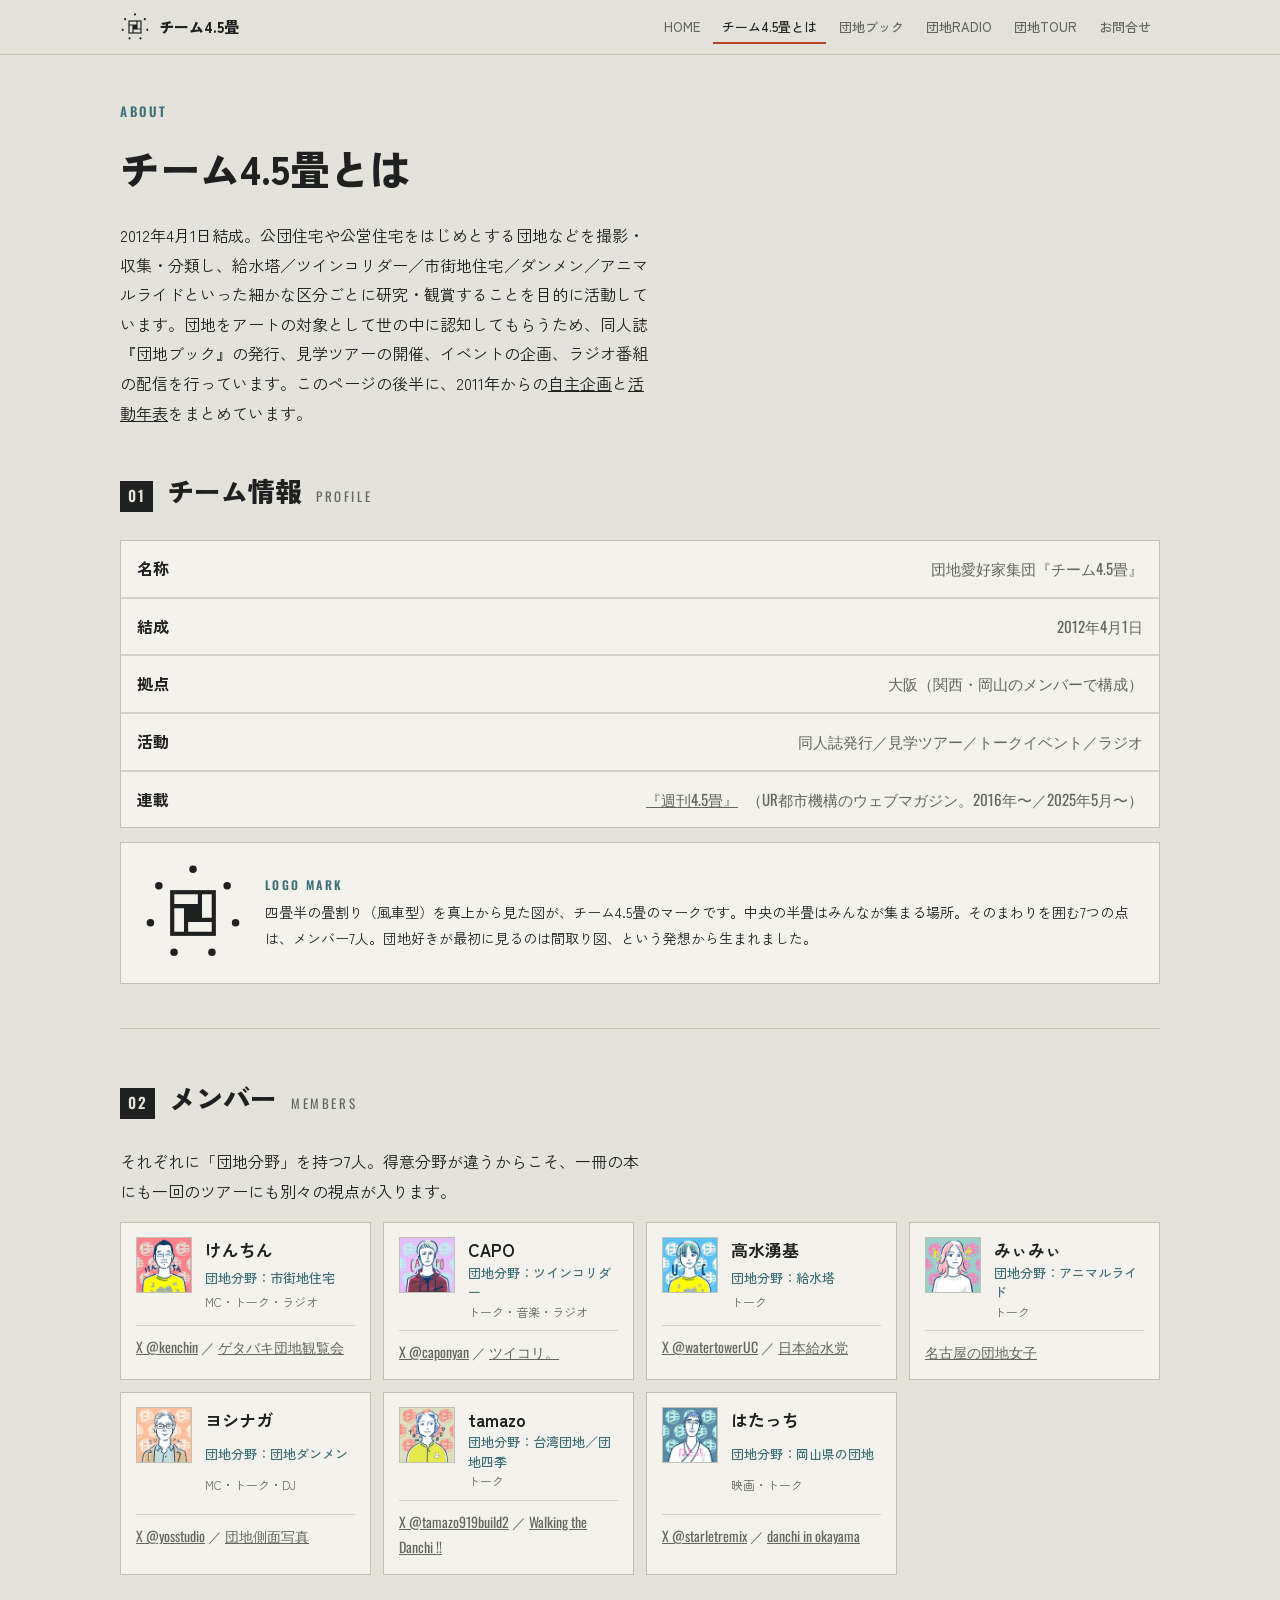
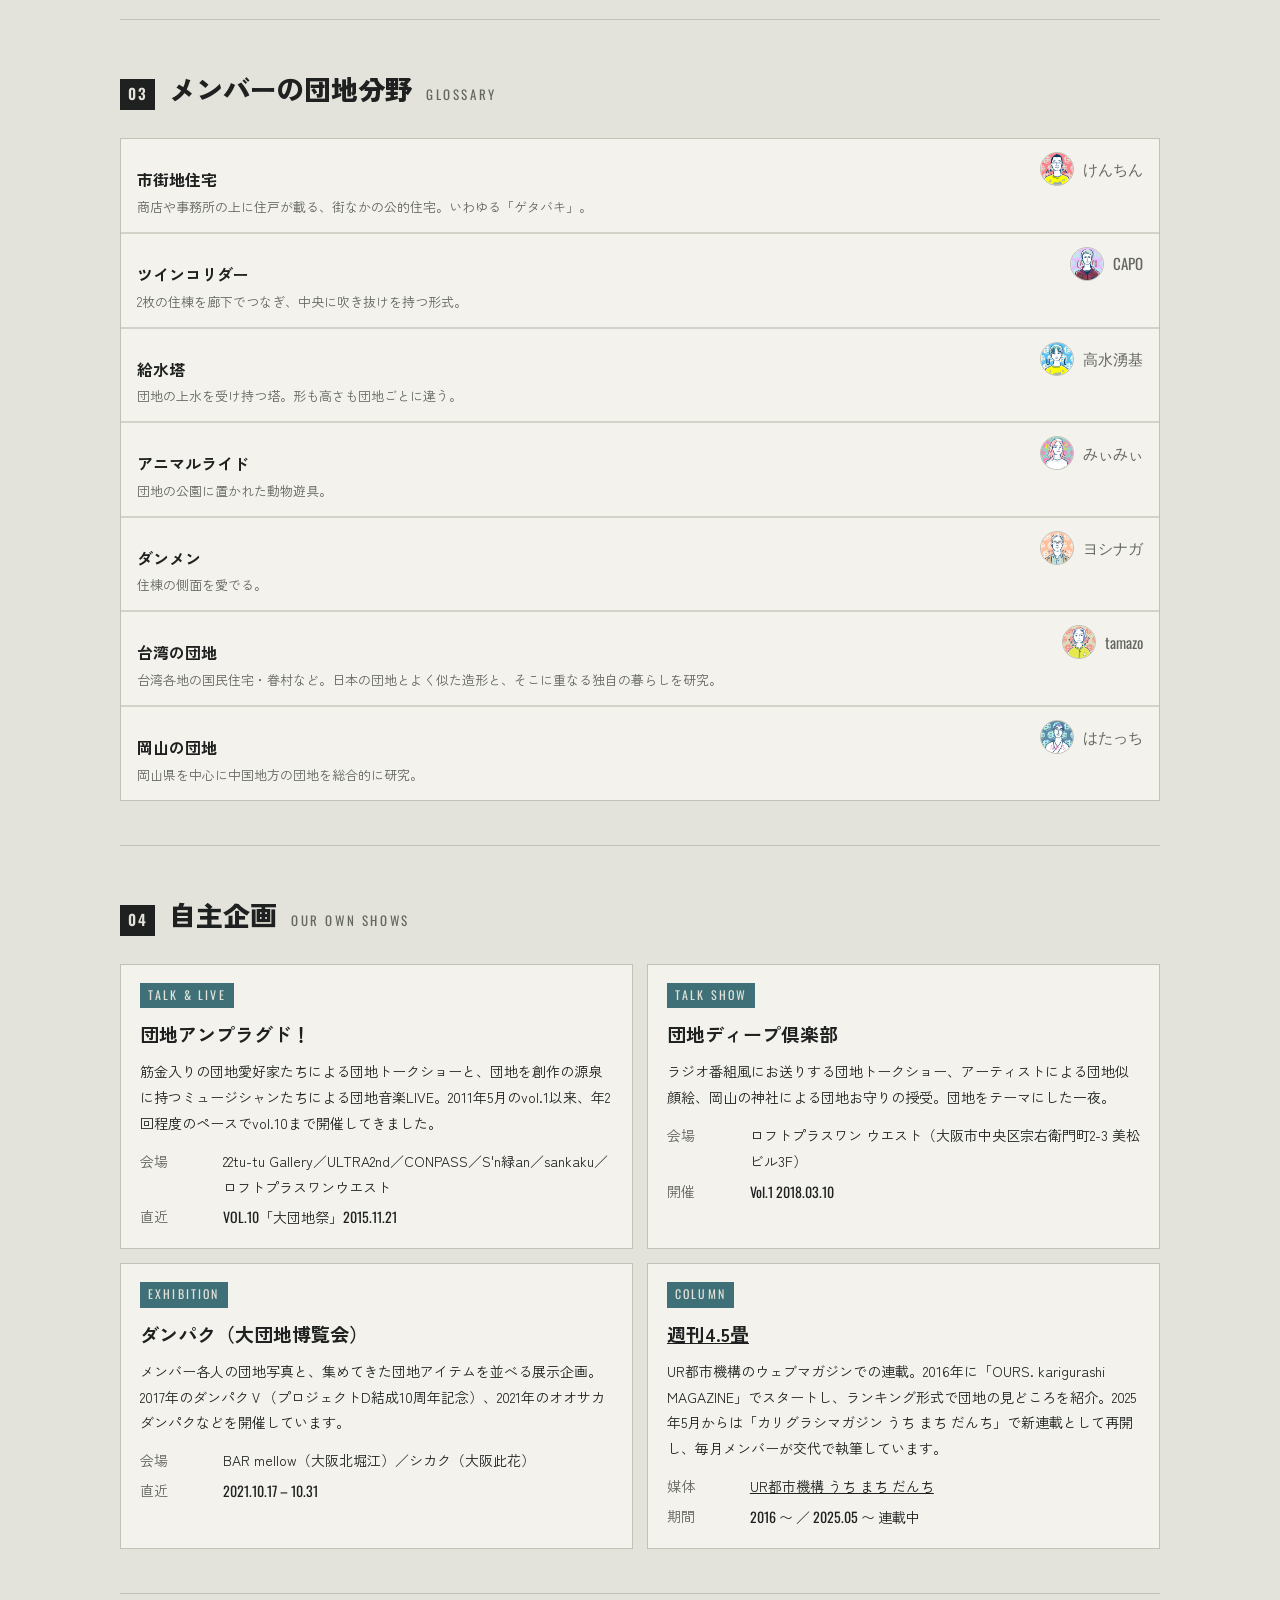
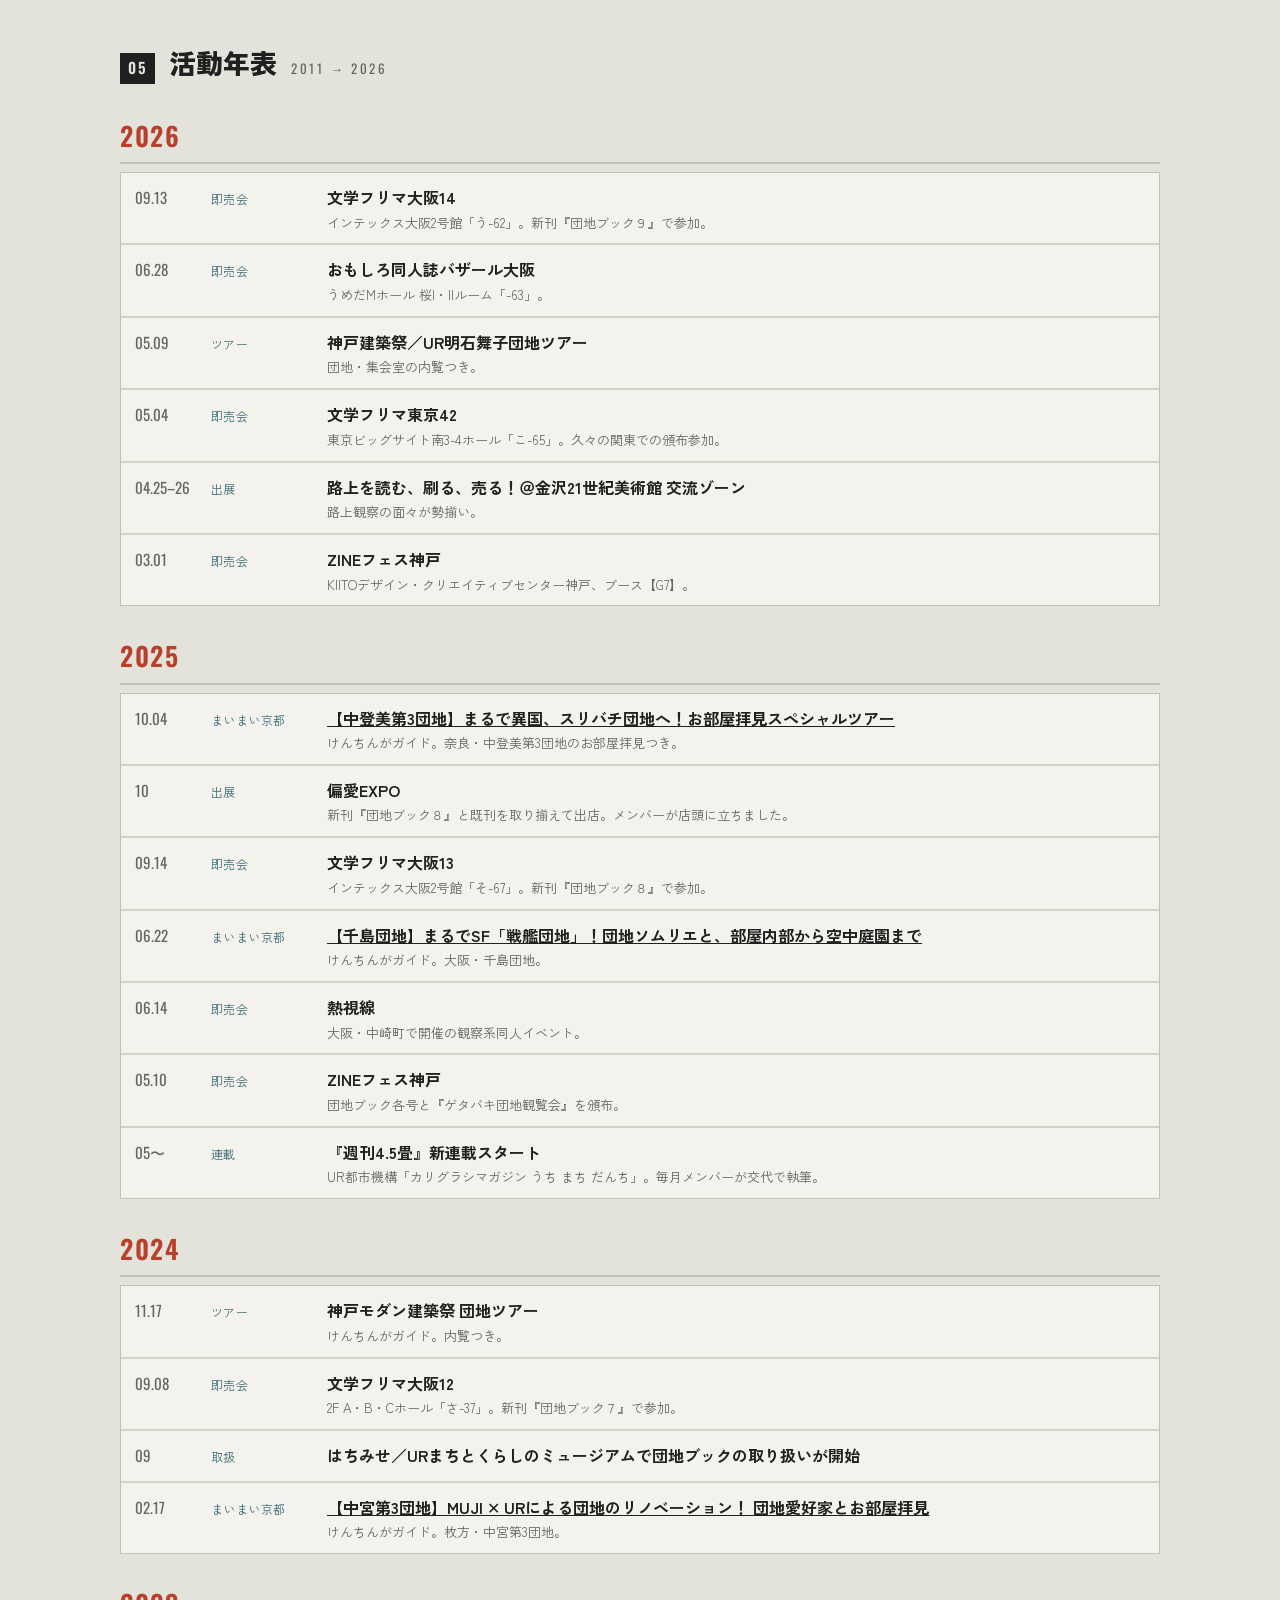
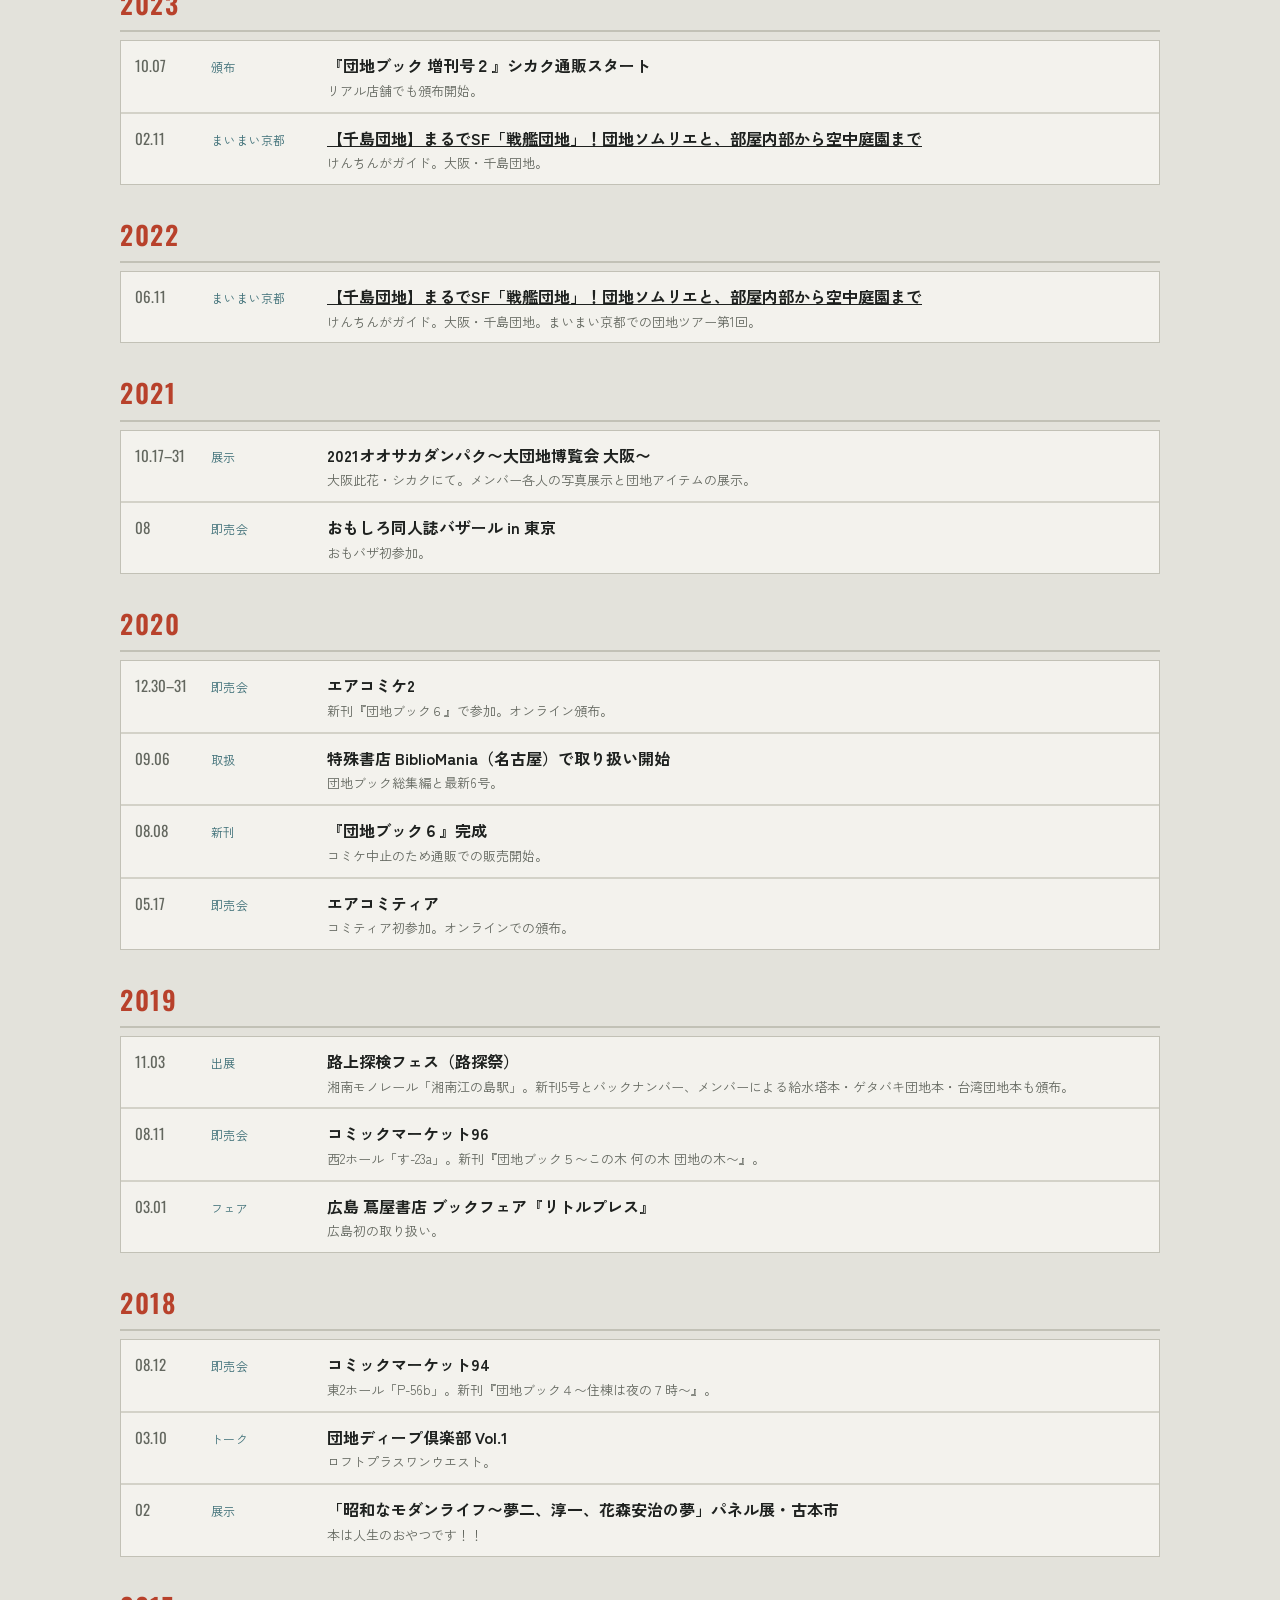
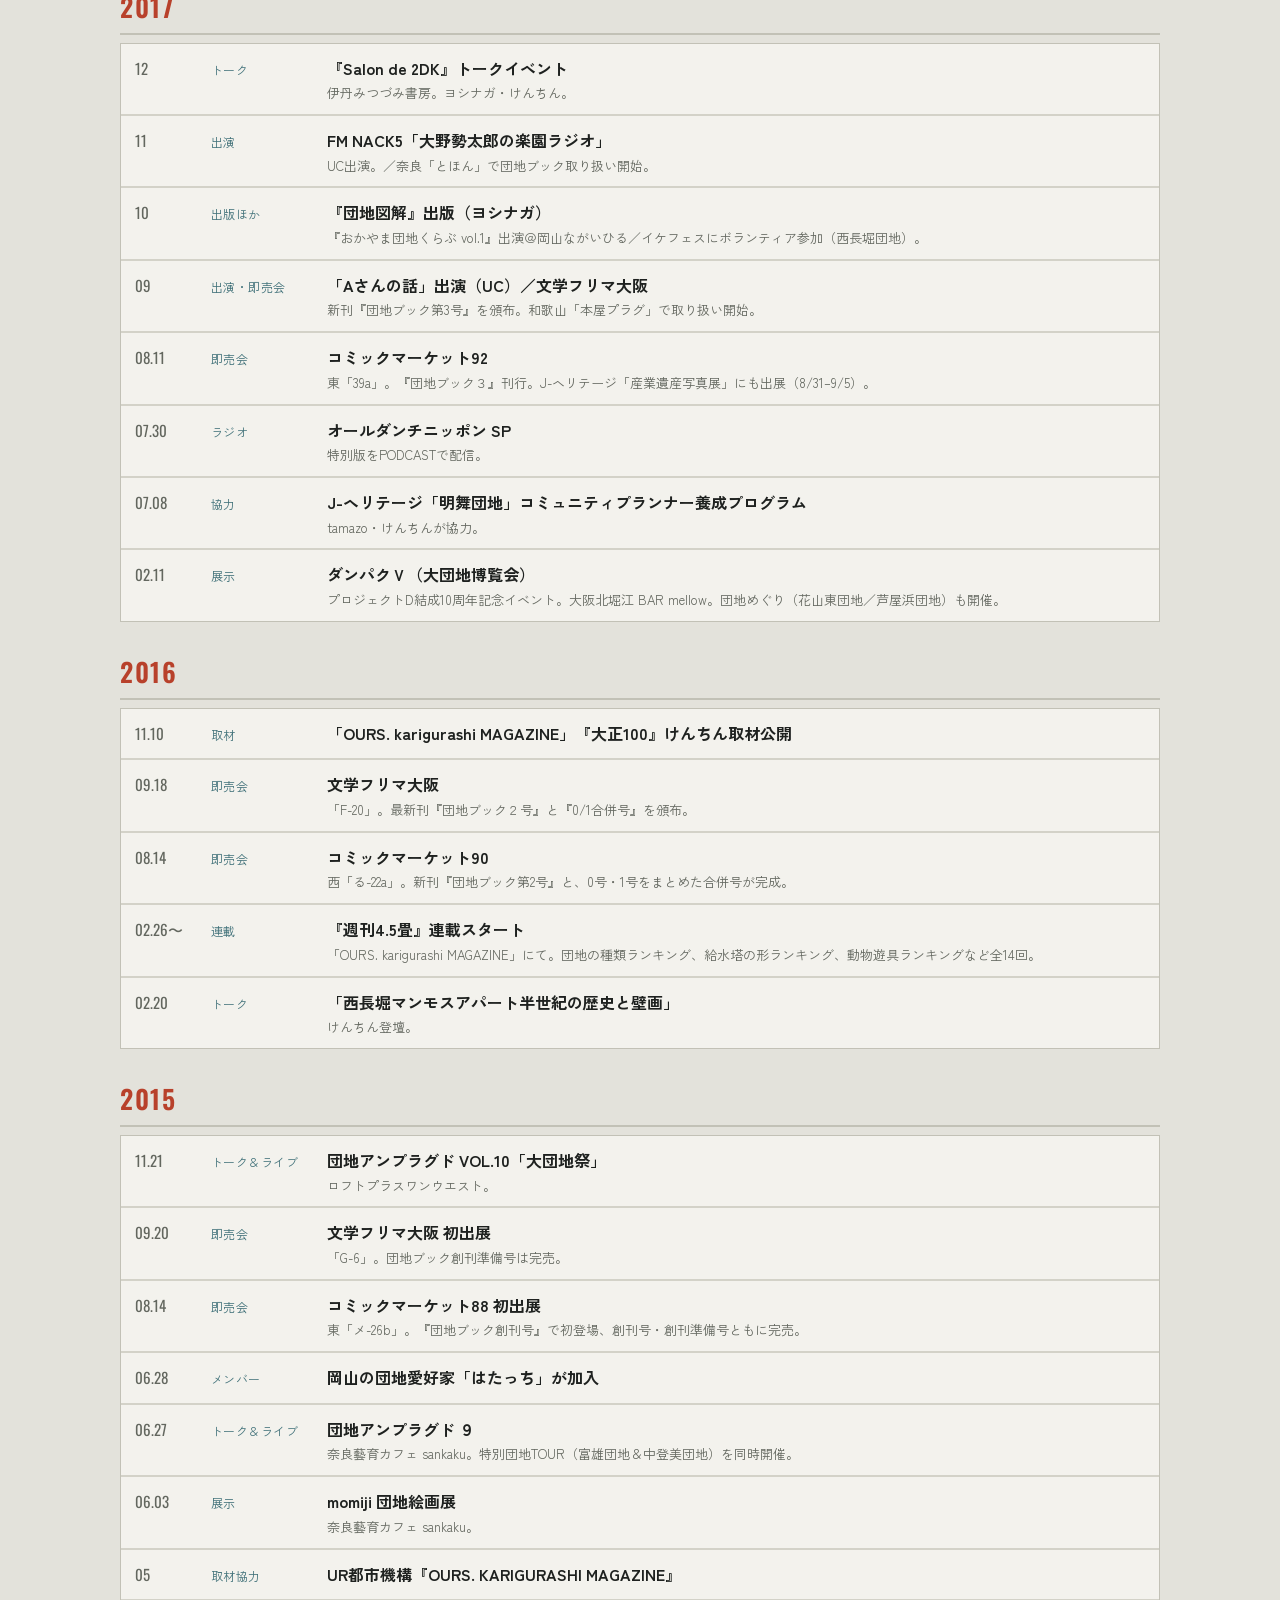
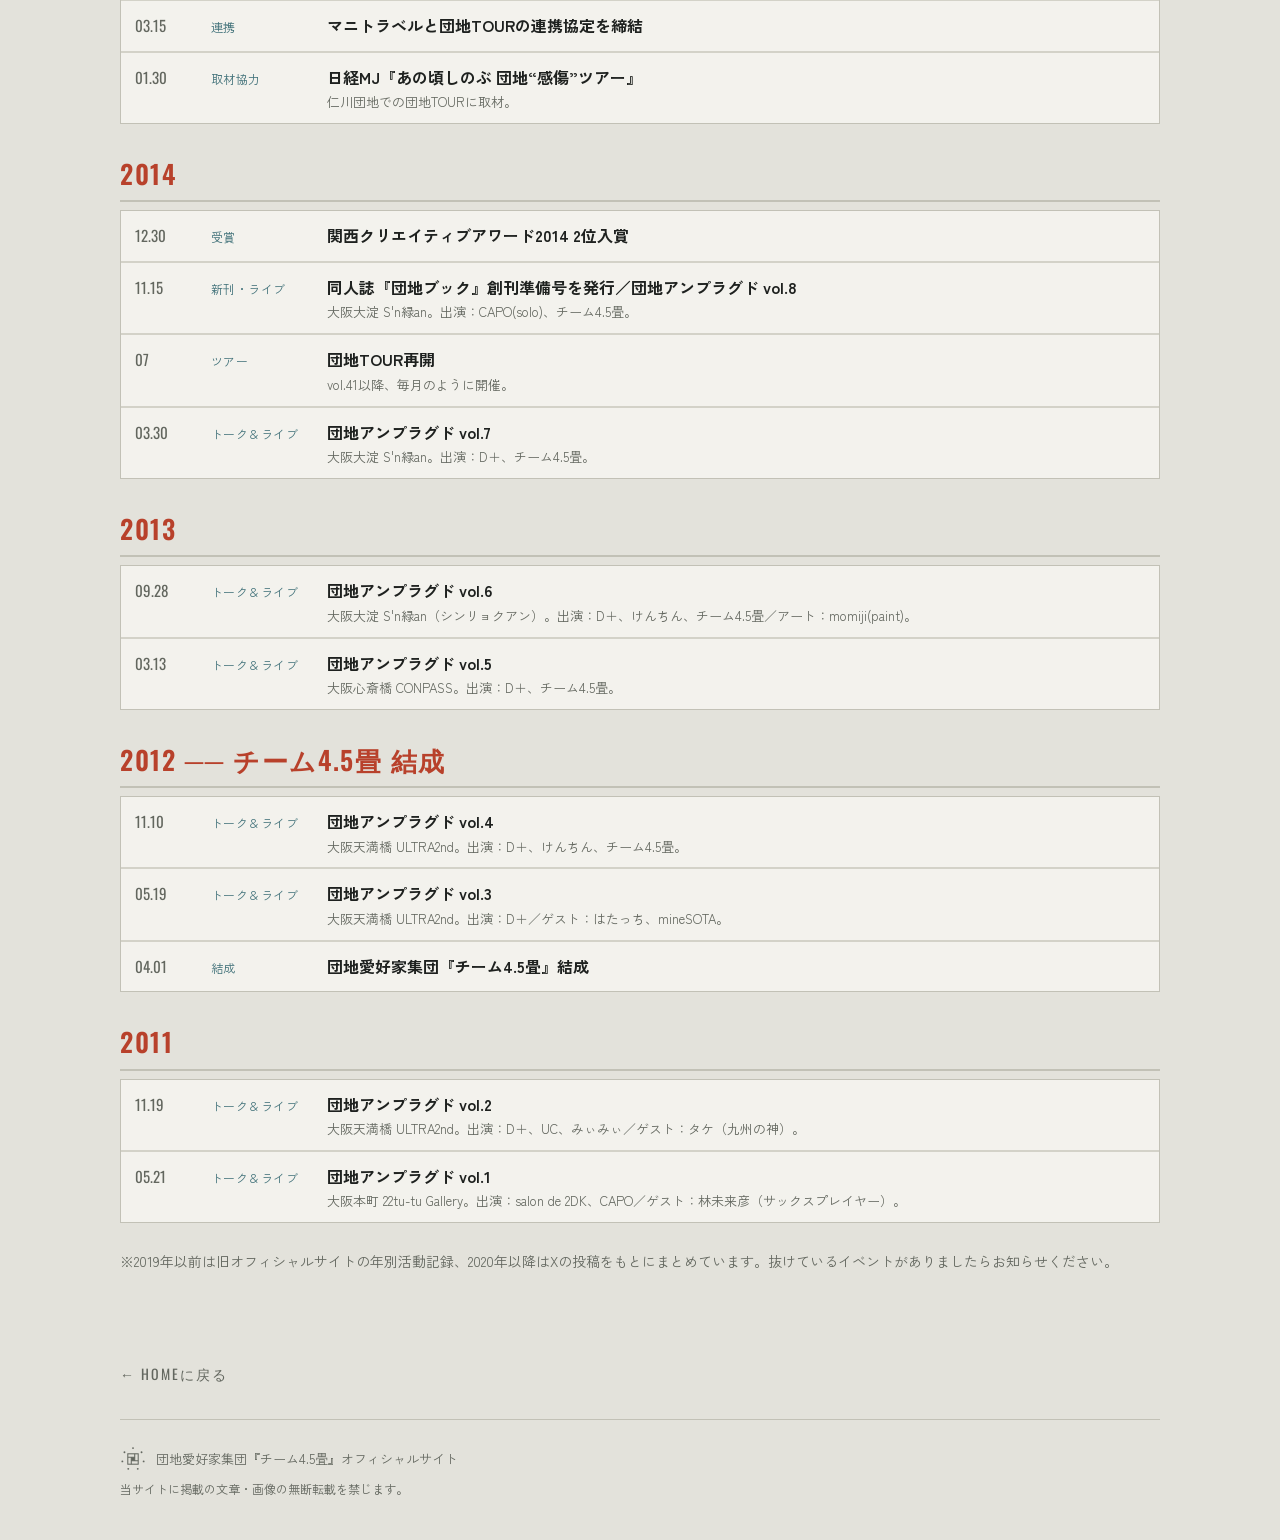
==== commit afc298ca: "Update top page: hero photo switcher" ====
--- a/about.html
+++ b/about.html
@@ -8,7 +8,7 @@
 <meta property="og:title" content="チーム4.5畳とは｜チーム4.5畳">
 <meta property="og:description" content="チーム4.5畳の結成の経緯、メンバー紹介、団地分野、自主企画と2011年からの活動年表。">
 <meta property="og:type" content="website">
-<meta property="og:image" content="img/hero.jpg">
+<meta property="og:image" content="img/hero1.jpg">
 <title>チーム4.5畳とは｜チーム4.5畳</title>
 <link rel="preconnect" href="https://fonts.googleapis.com">
 <link rel="preconnect" href="https://fonts.gstatic.com" crossorigin>
@@ -145,8 +145,10 @@
       <div class="yearblock">
         <h3>2025</h3>
         <ul class="hist">
+          <li><span class="dd">10.04</span><span class="kind">まいまい京都</span><span class="what"><b><a href="https://maimai-tour.jp/event/ky25d1380/" target="_blank" rel="noopener">【中登美第3団地】まるで異国、スリバチ団地へ！お部屋拝見スペシャルツアー</a></b><small>けんちんがガイド。奈良・中登美第3団地のお部屋拝見つき。</small></span></li>
           <li><span class="dd">10</span><span class="kind">出展</span><span class="what"><b>偏愛EXPO</b><small>新刊『団地ブック８』と既刊を取り揃えて出店。メンバーが店頭に立ちました。</small></span></li>
           <li><span class="dd">09.14</span><span class="kind">即売会</span><span class="what"><b>文学フリマ大阪13</b><small>インテックス大阪2号館「そ-67」。新刊『団地ブック８』で参加。</small></span></li>
+          <li><span class="dd">06.22</span><span class="kind">まいまい京都</span><span class="what"><b><a href="https://maimai-tour.jp/event/ky25b4560/" target="_blank" rel="noopener">【千島団地】まるでSF「戦艦団地」！団地ソムリエと、部屋内部から空中庭園まで</a></b><small>けんちんがガイド。大阪・千島団地。</small></span></li>
           <li><span class="dd">06.14</span><span class="kind">即売会</span><span class="what"><b>熱視線</b><small>大阪・中崎町で開催の観察系同人イベント。</small></span></li>
           <li><span class="dd">05.10</span><span class="kind">即売会</span><span class="what"><b>ZINEフェス神戸</b><small>団地ブック各号と『ゲタバキ団地観覧会』を頒布。</small></span></li>
           <li><span class="dd">05〜</span><span class="kind">連載</span><span class="what"><b>『週刊4.5畳』新連載スタート</b><small>UR都市機構「カリグラシマガジン うち まち だんち」。毎月メンバーが交代で執筆。</small></span></li>
@@ -159,6 +161,7 @@
           <li><span class="dd">11.17</span><span class="kind">ツアー</span><span class="what"><b>神戸モダン建築祭 団地ツアー</b><small>けんちんがガイド。内覧つき。</small></span></li>
           <li><span class="dd">09.08</span><span class="kind">即売会</span><span class="what"><b>文学フリマ大阪12</b><small>2F A・B・Cホール「さ-37」。新刊『団地ブック７』で参加。</small></span></li>
           <li><span class="dd">09</span><span class="kind">取扱</span><span class="what"><b>はちみせ／URまちとくらしのミュージアムで団地ブックの取り扱いが開始</b></span></li>
+          <li><span class="dd">02.17</span><span class="kind">まいまい京都</span><span class="what"><b><a href="https://maimai-tour.jp/event/ky24a0990/" target="_blank" rel="noopener">【中宮第3団地】MUJI ✕ URによる団地のリノベーション！ 団地愛好家とお部屋拝見</a></b><small>けんちんがガイド。枚方・中宮第3団地。</small></span></li>
         </ul>
       </div>
 
@@ -166,6 +169,14 @@
         <h3>2023</h3>
         <ul class="hist">
           <li><span class="dd">10.07</span><span class="kind">頒布</span><span class="what"><b>『団地ブック 増刊号２』シカク通販スタート</b><small>リアル店舗でも頒布開始。</small></span></li>
+          <li><span class="dd">02.11</span><span class="kind">まいまい京都</span><span class="what"><b><a href="https://maimai-tour.jp/event/ky23a056/" target="_blank" rel="noopener">【千島団地】まるでSF「戦艦団地」！団地ソムリエと、部屋内部から空中庭園まで</a></b><small>けんちんがガイド。大阪・千島団地。</small></span></li>
+        </ul>
+      </div>
+
+      <div class="yearblock">
+        <h3>2022</h3>
+        <ul class="hist">
+          <li><span class="dd">06.11</span><span class="kind">まいまい京都</span><span class="what"><b><a href="https://maimai-tour.jp/event/ky22b333/" target="_blank" rel="noopener">【千島団地】まるでSF「戦艦団地」！団地ソムリエと、部屋内部から空中庭園まで</a></b><small>けんちんがガイド。大阪・千島団地。まいまい京都での団地ツアー第1回。</small></span></li>
         </ul>
       </div>
 
--- a/style.css
+++ b/style.css
@@ -212,3 +212,16 @@
 .logo-note .lbl{font-family:"Oswald",sans-serif;font-size:12px;letter-spacing:.2em;text-transform:uppercase;color:var(--teal);font-weight:600;margin:0 0 4px}
 .logo-note p{margin:0;font-size:14px}
 @media (max-width:520px){.logo-note{grid-template-columns:1fr}.logo-note .mark{width:80px;height:80px}}
+
+/* --- hero photo switcher (home) : 16:9 --- */
+.heroshow{margin:0}
+.heroshow .shots{position:relative;aspect-ratio:16/9;border:1px solid var(--line);background:var(--surface-2);box-shadow:0 16px 34px -26px var(--shadow);overflow:hidden}
+.heroshow .shots img{position:absolute;inset:0;width:100%;height:100%;object-fit:cover;opacity:0;transition:opacity .5s ease}
+.heroshow .shots img.on{opacity:1}
+.heroshow .thumbs{display:grid;grid-template-columns:repeat(4,1fr);gap:6px;margin-top:6px}
+.heroshow .thumbs button{padding:0;border:1px solid var(--line);background:none;cursor:pointer;line-height:0;opacity:.62;transition:opacity .2s}
+.heroshow .thumbs button img{width:100%;height:100%;aspect-ratio:16/9;object-fit:cover}
+.heroshow .thumbs button:hover{opacity:.85}
+.heroshow .thumbs button[aria-selected="true"]{opacity:1;border-color:var(--accent);box-shadow:inset 0 0 0 2px var(--accent)}
+.heroshow .thumbs button:focus-visible{outline:2px solid var(--teal);outline-offset:2px}
+@media (prefers-reduced-motion:reduce){.heroshow .shots img{transition:none}}
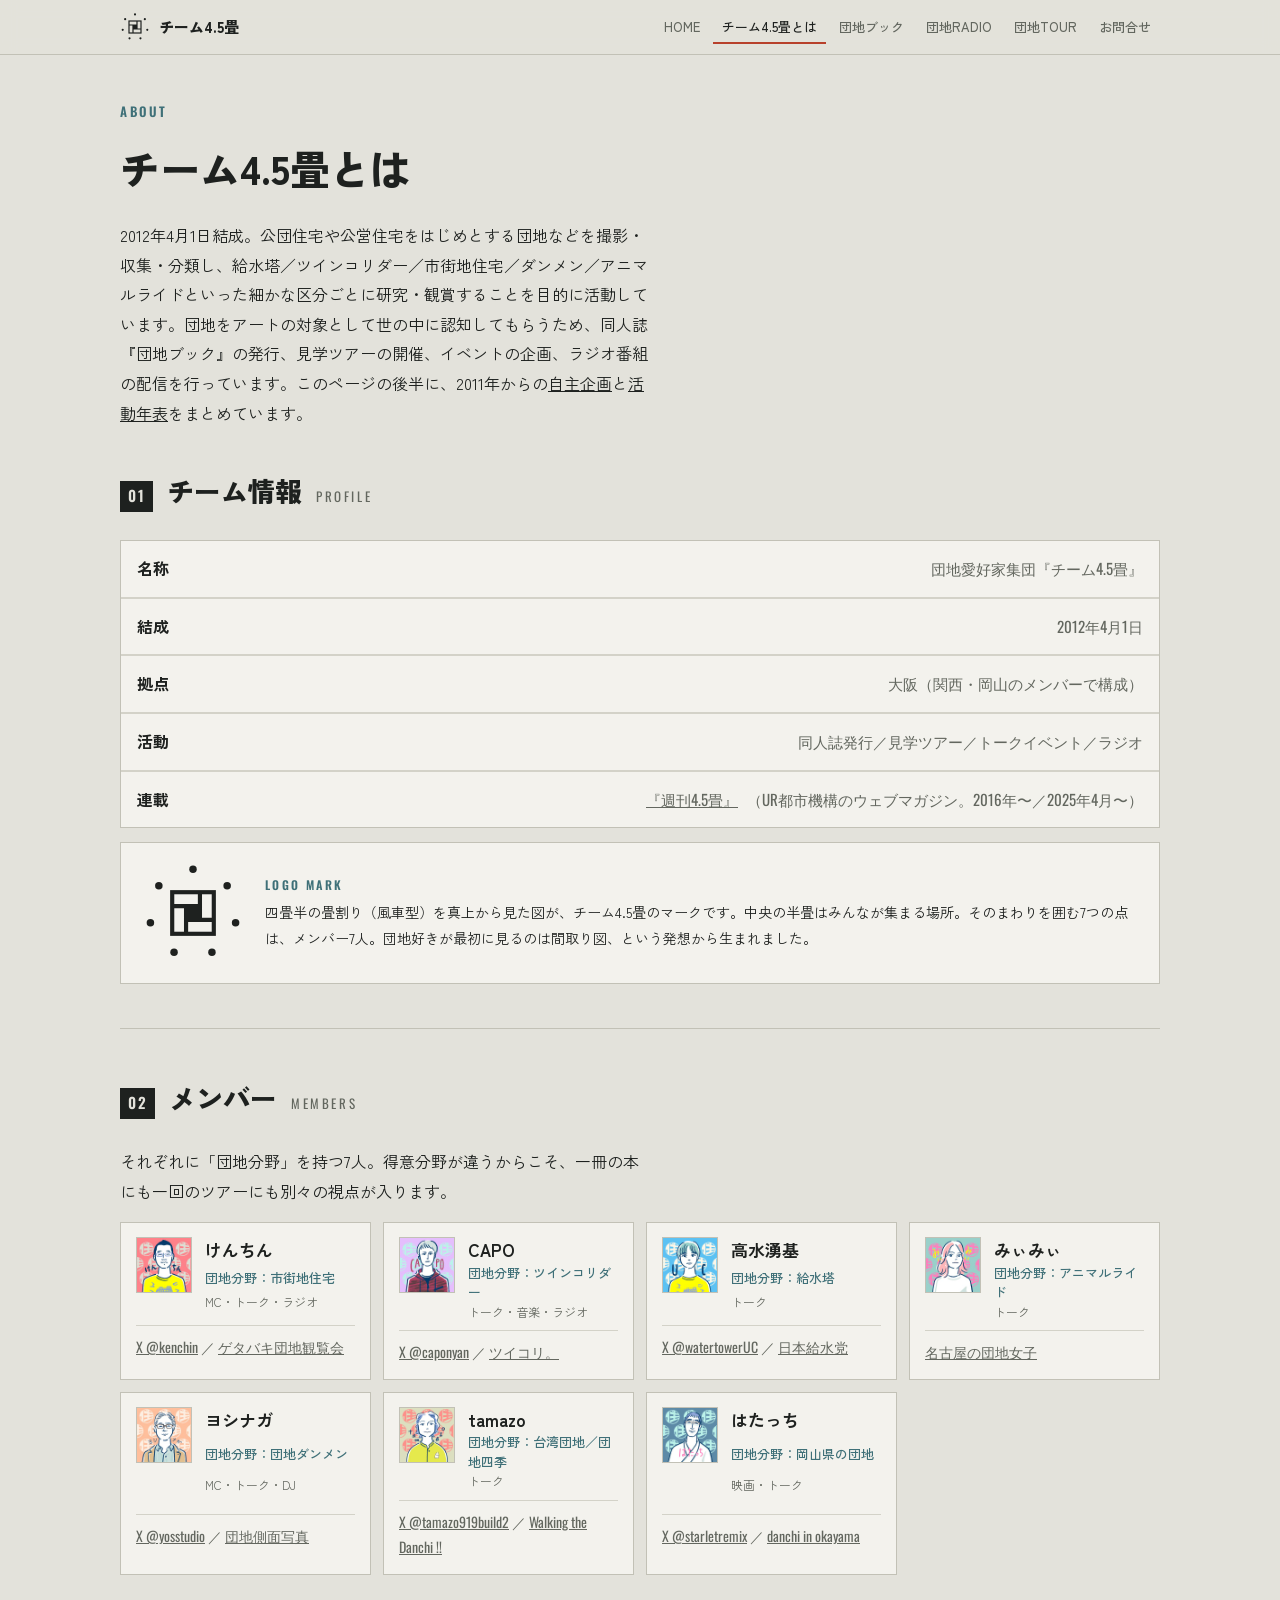
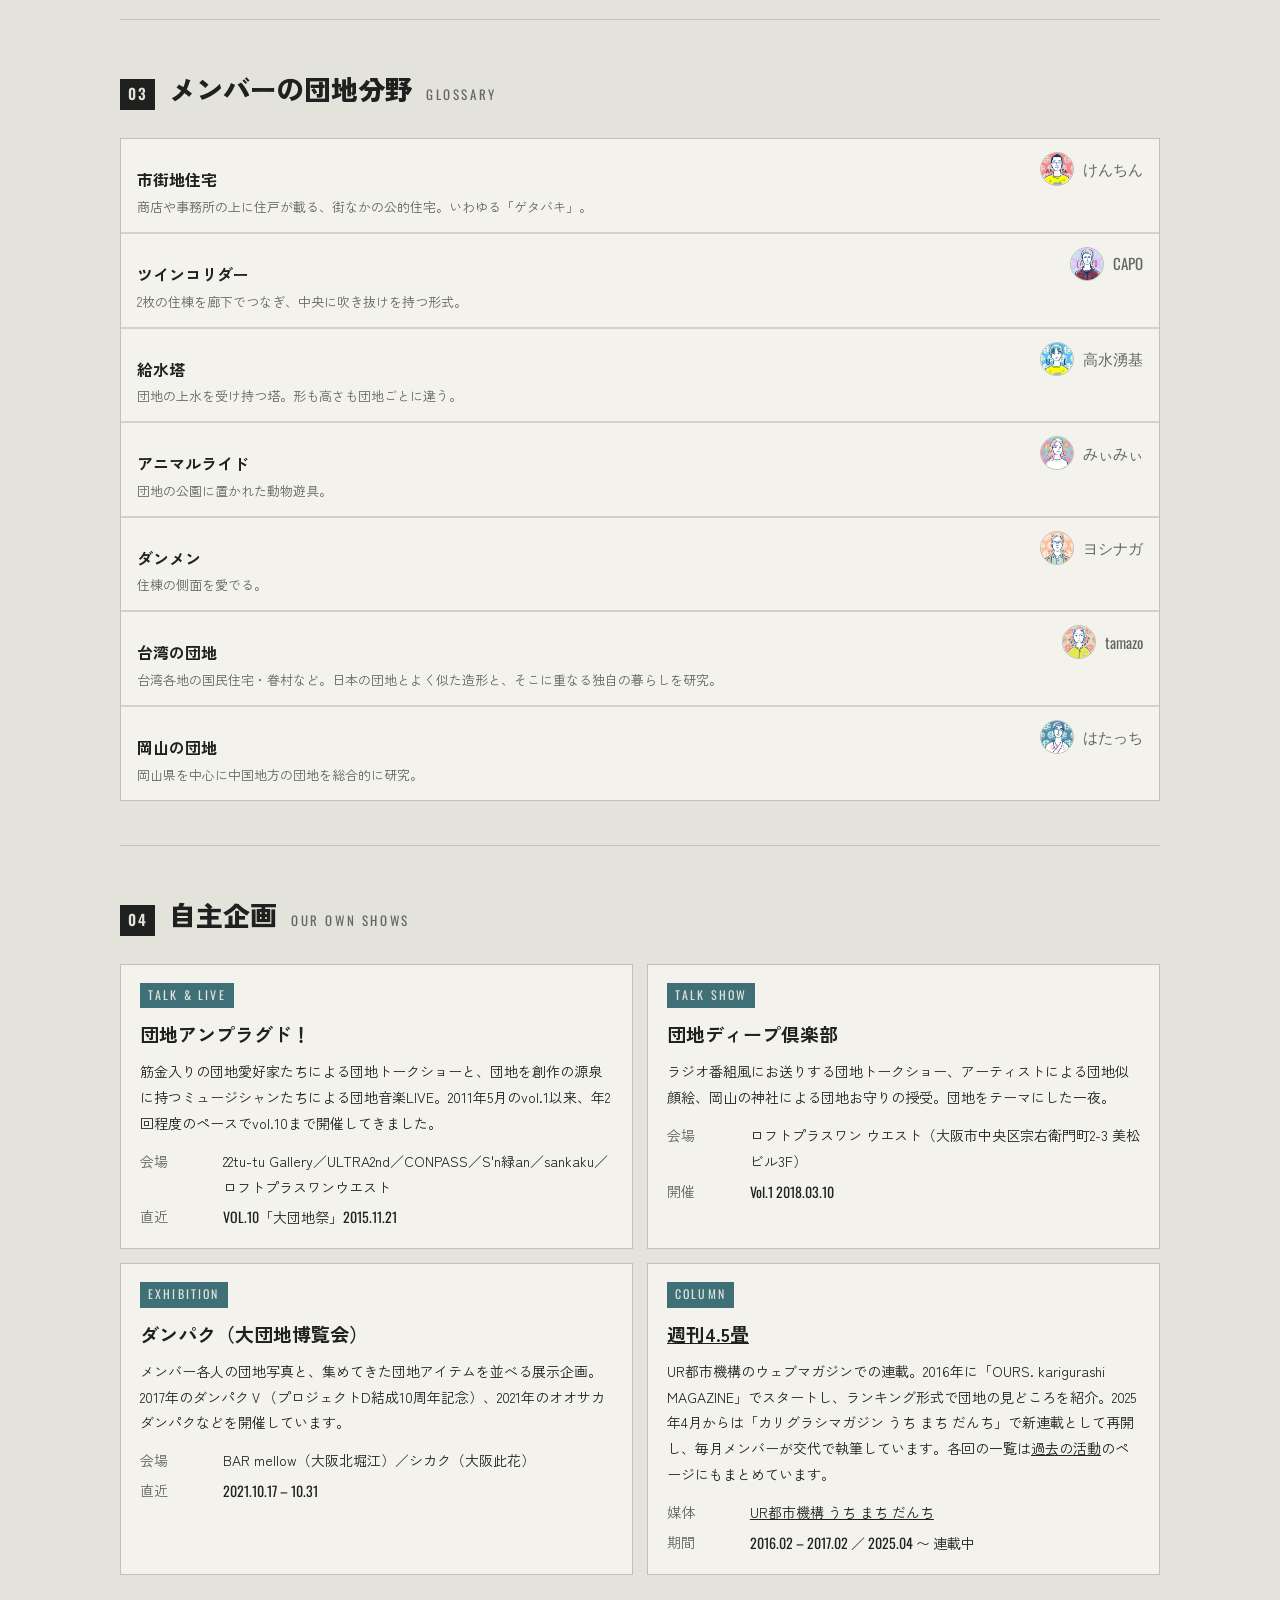
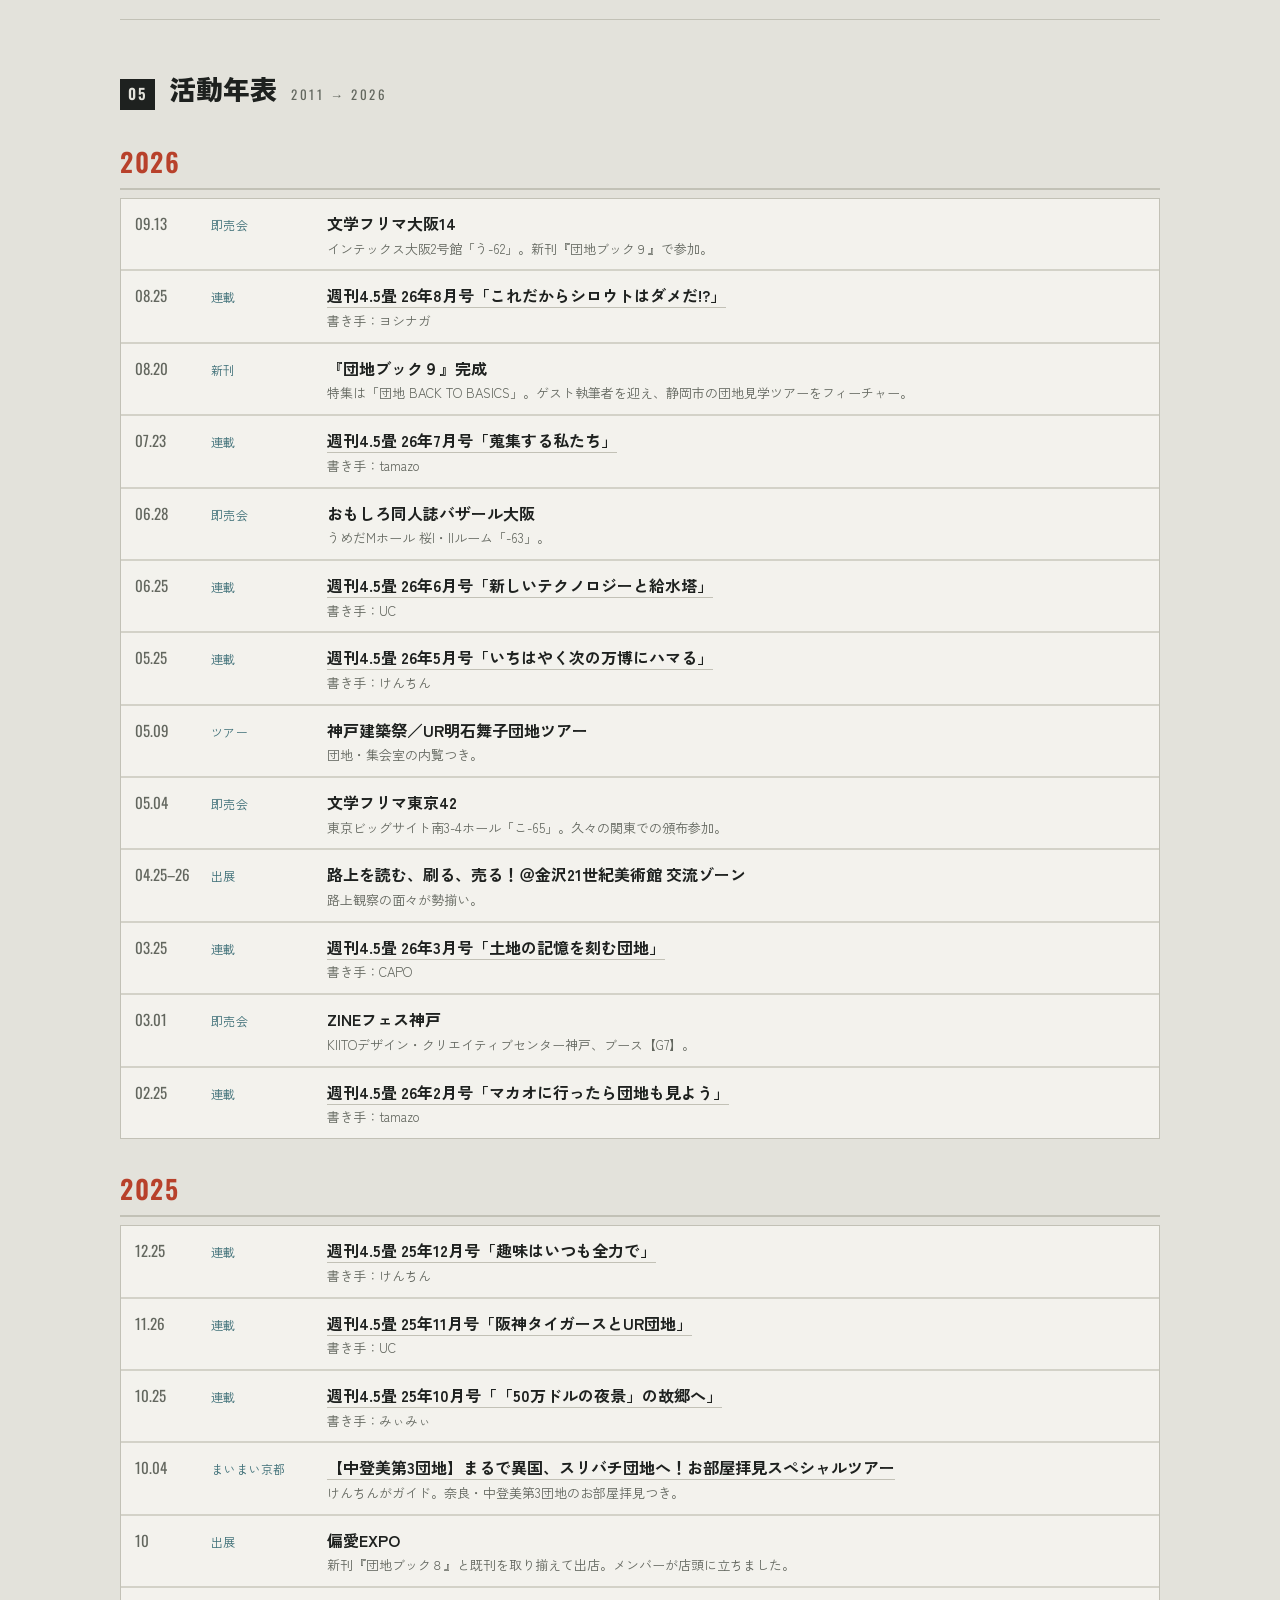
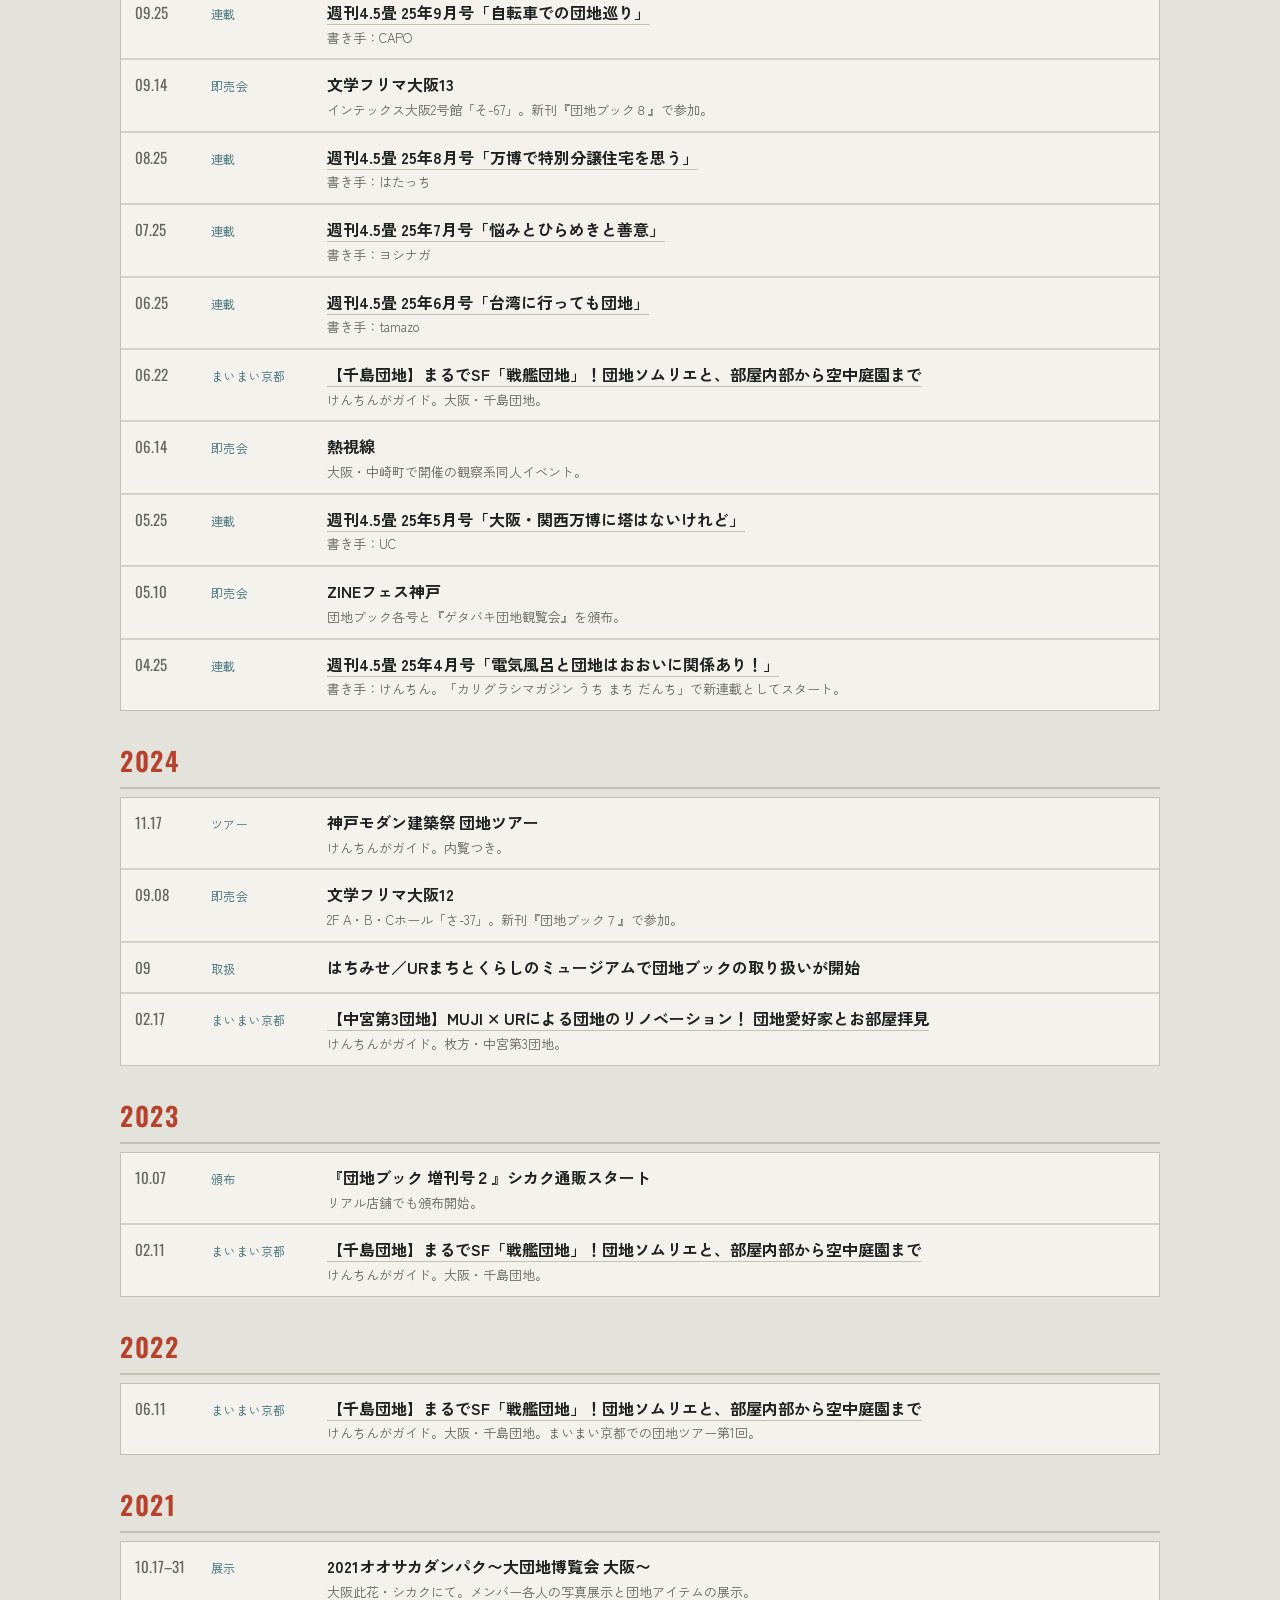
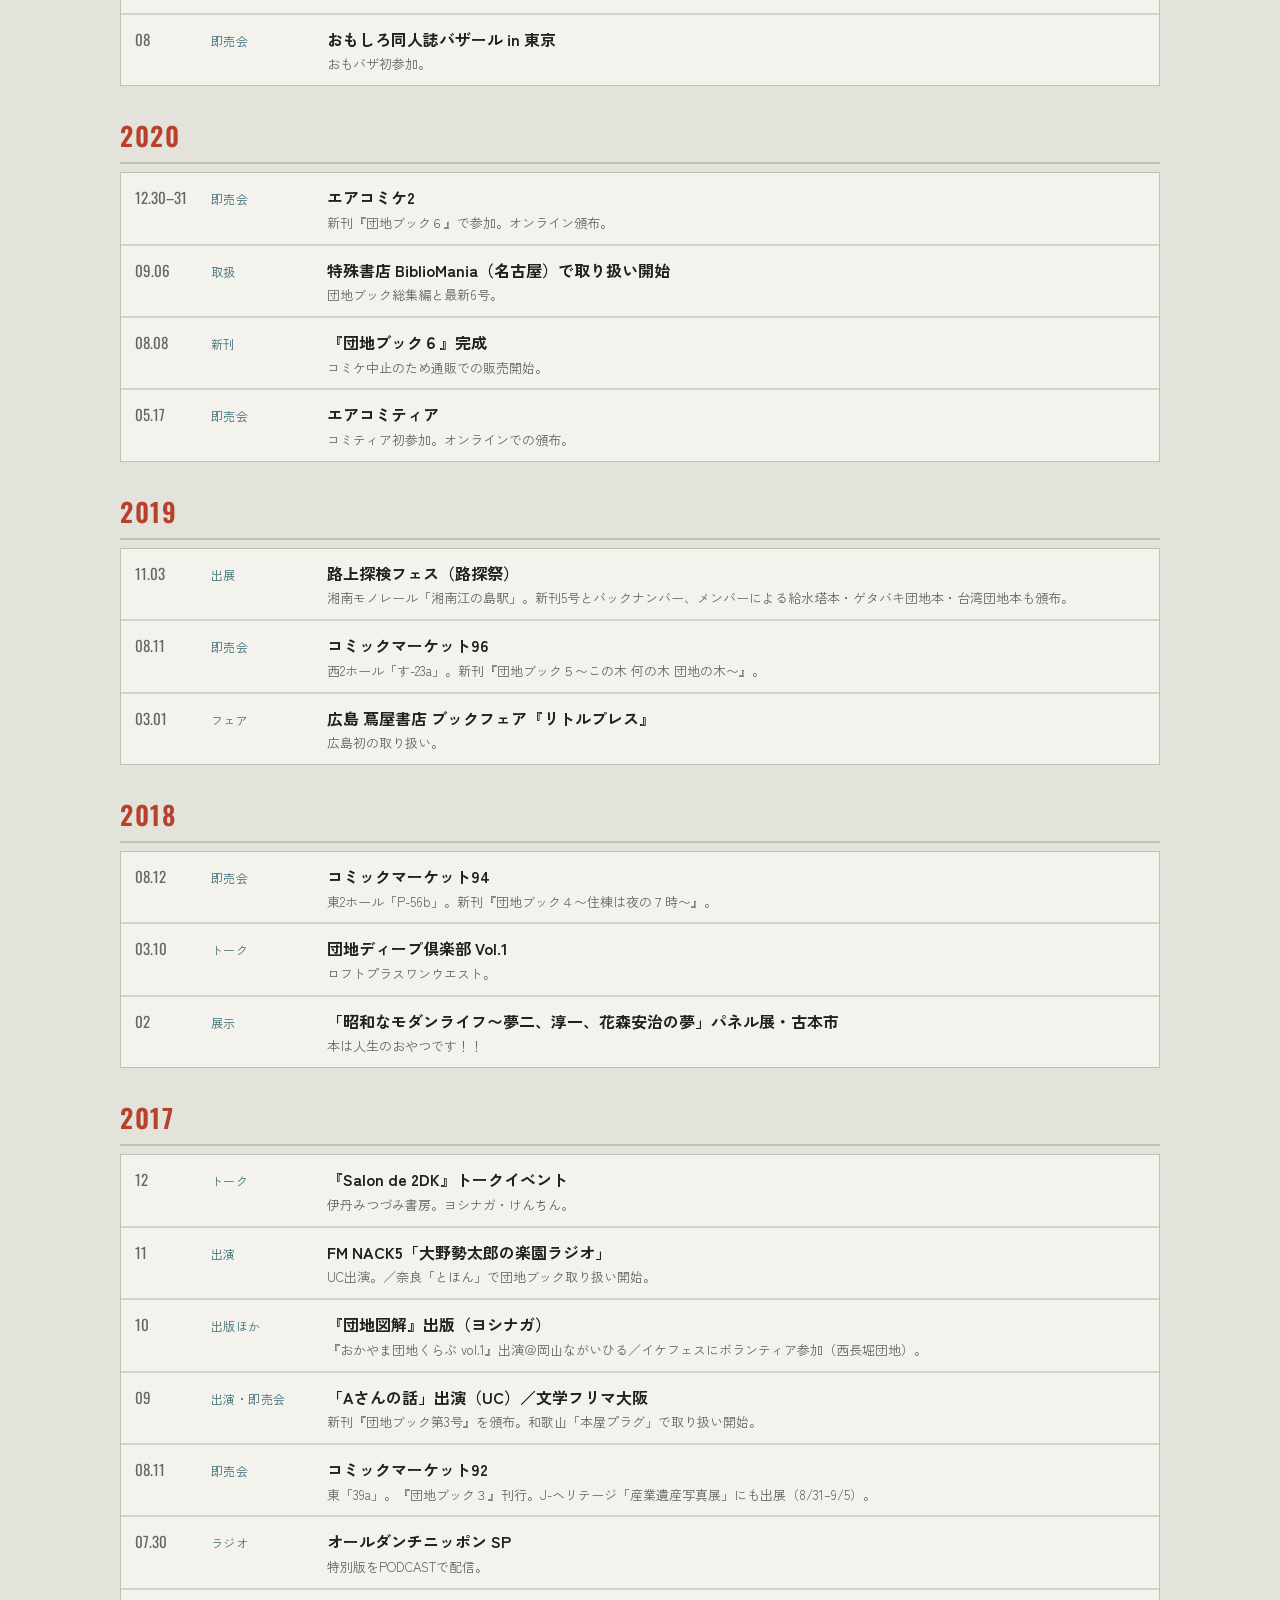
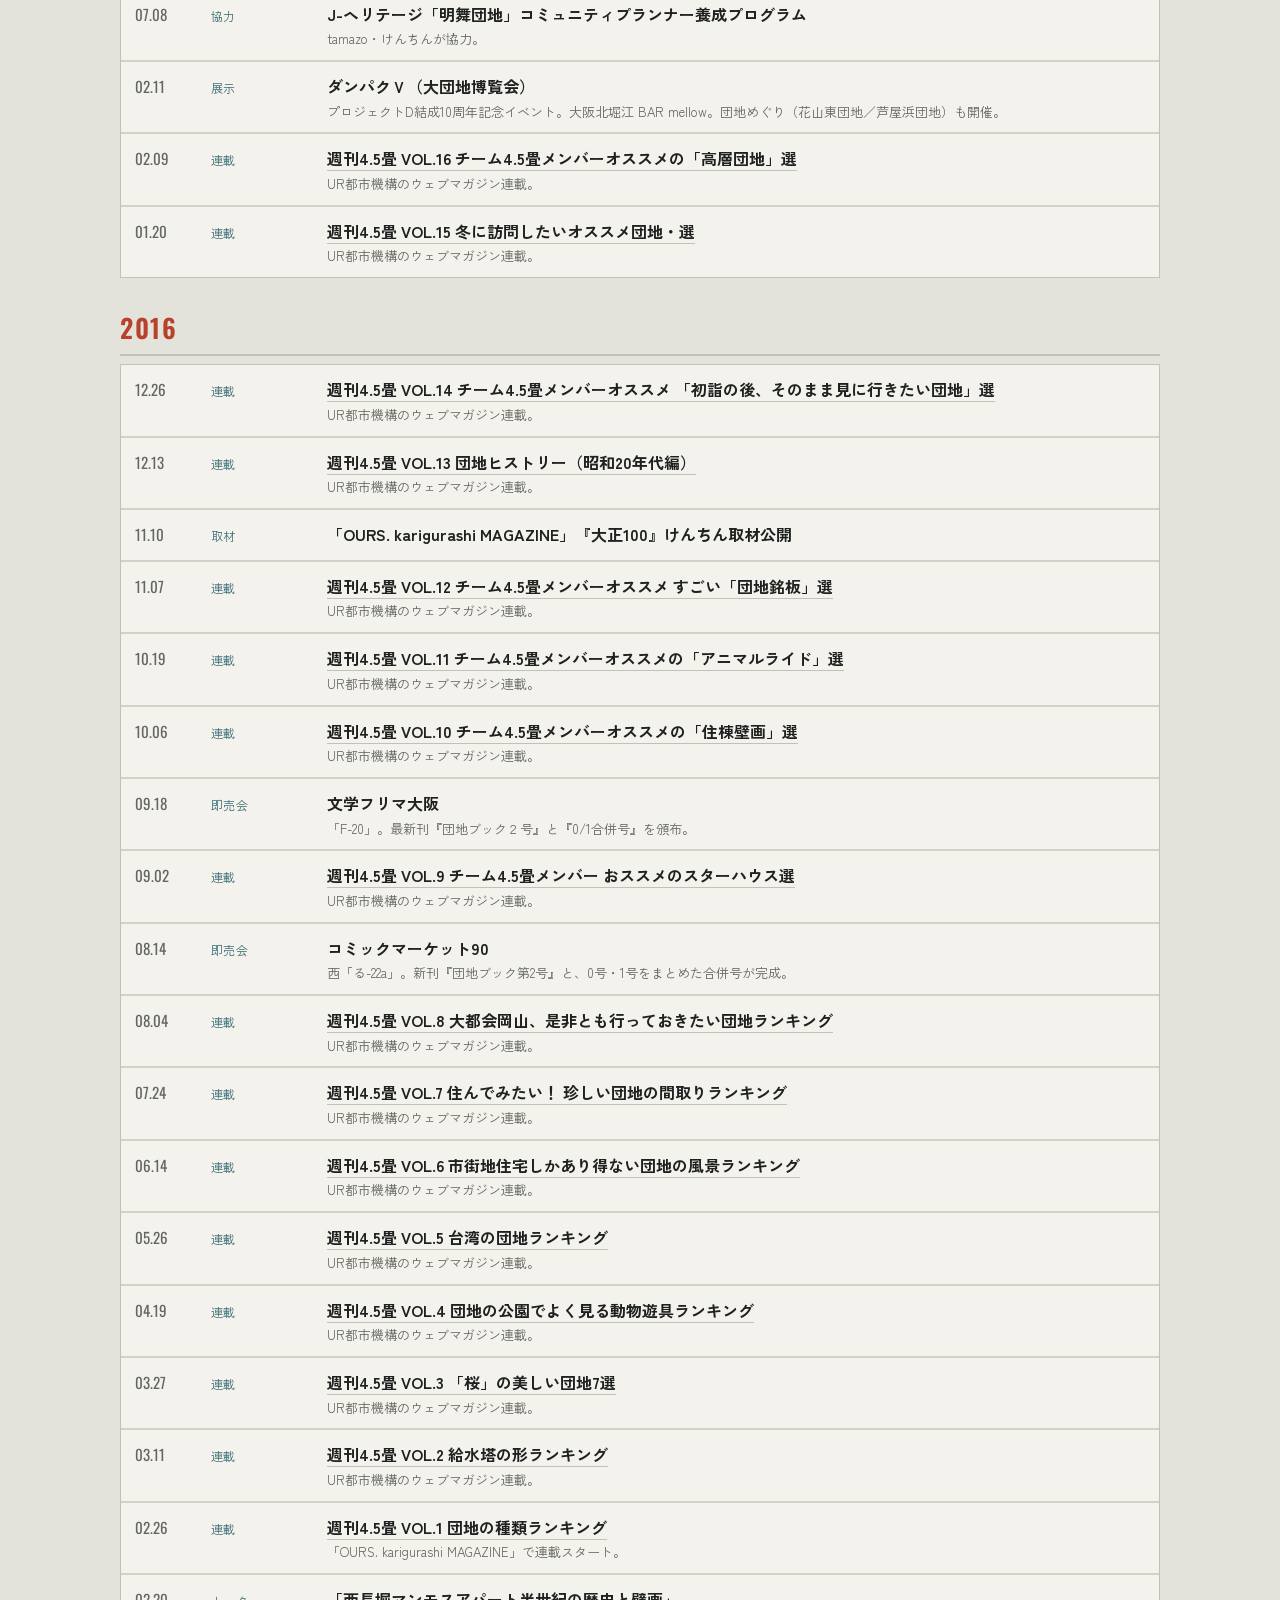
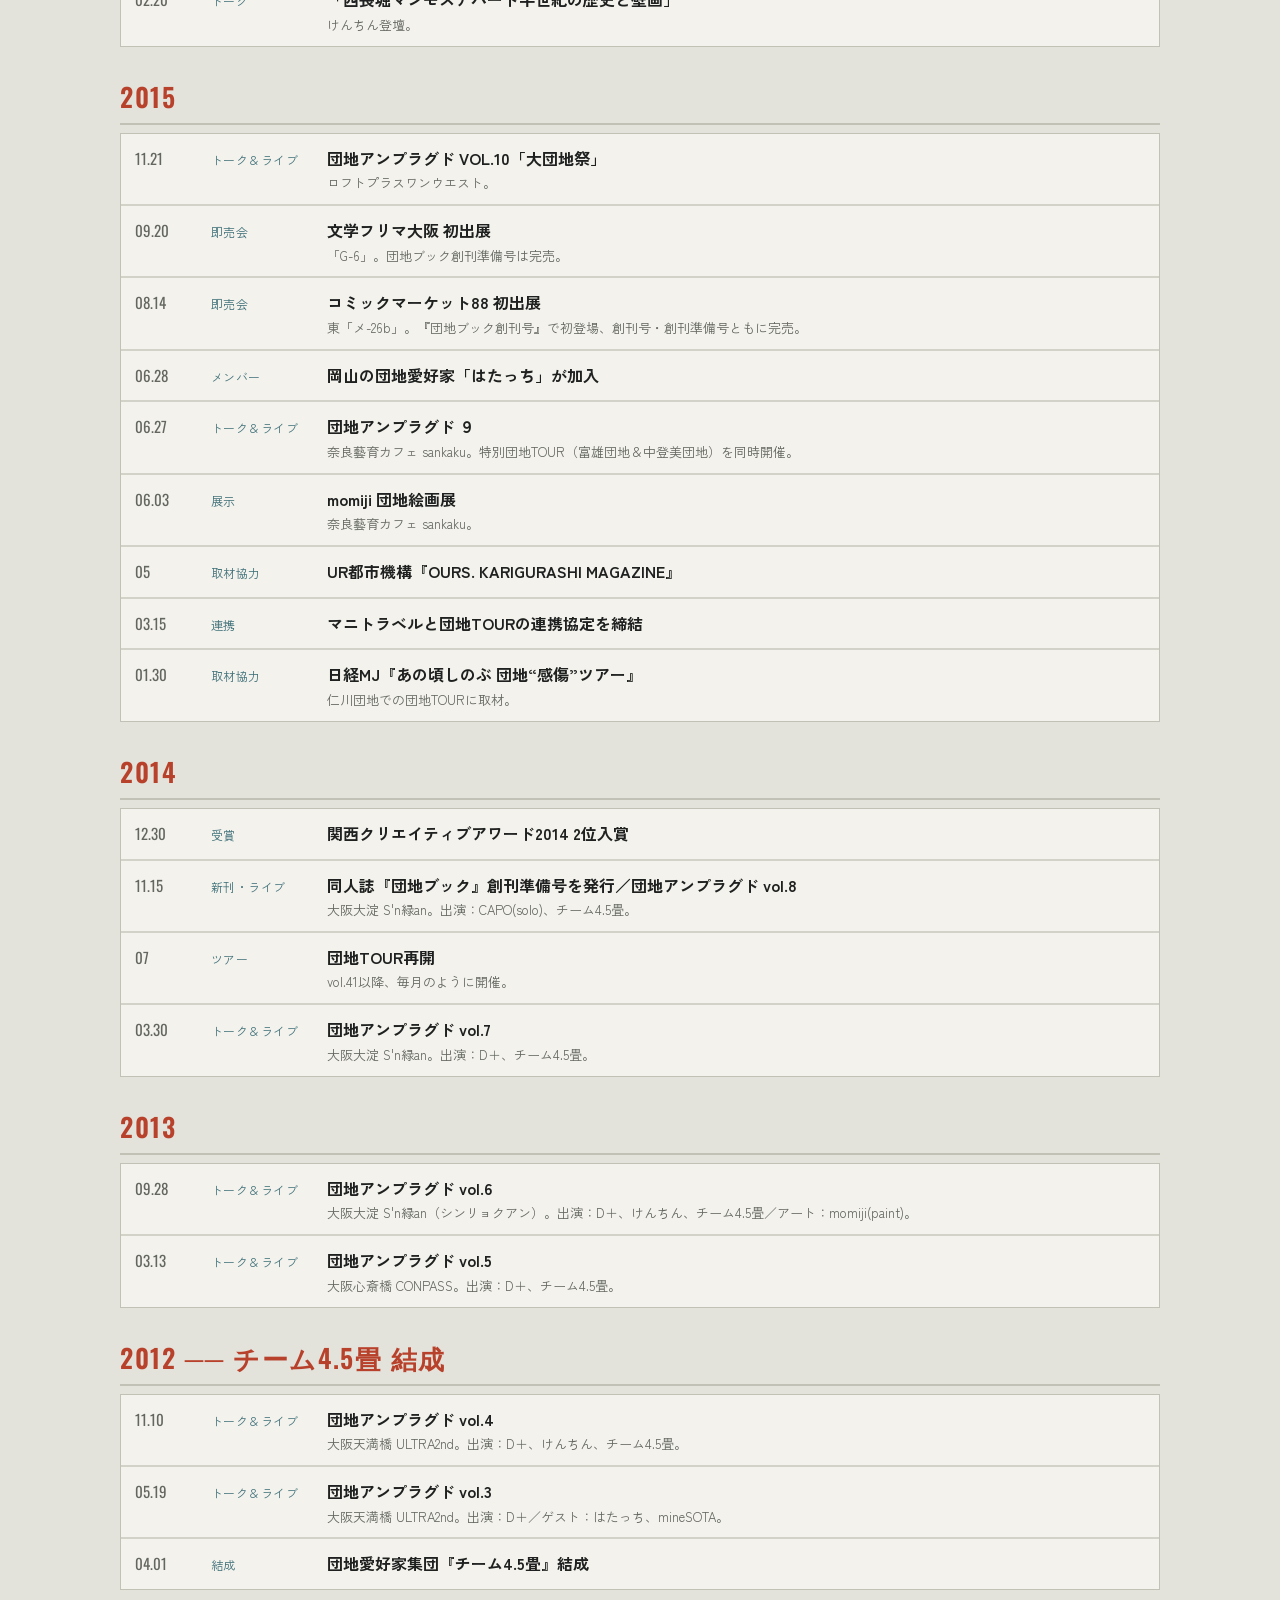
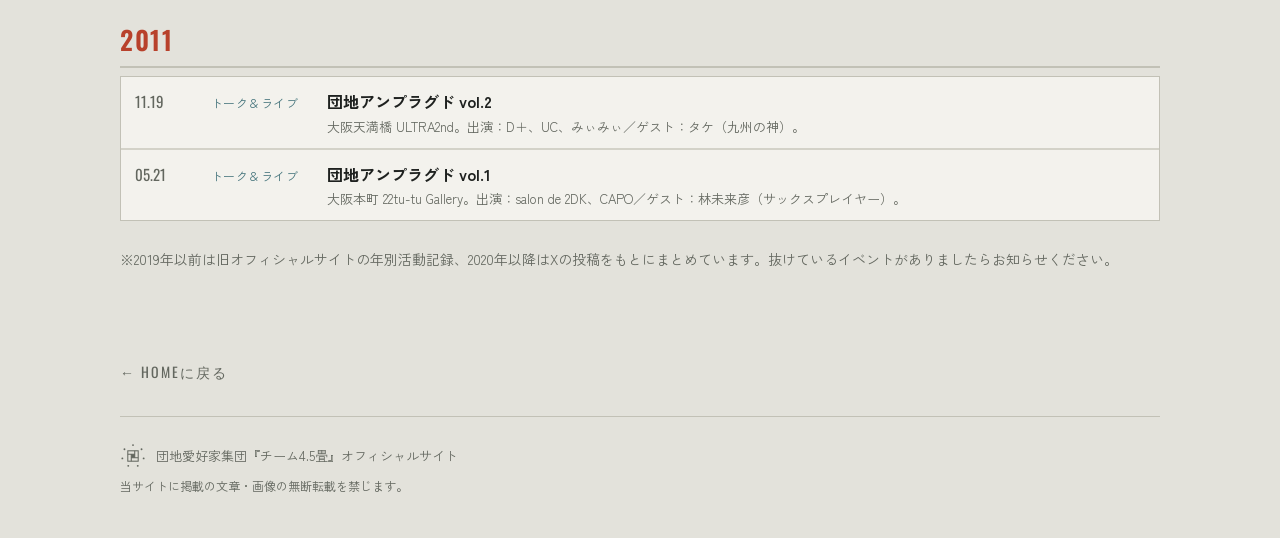
==== commit 7457b6c9: "Add weekly column archive to news, sync history and home" ====
--- a/about.html
+++ b/about.html
@@ -3,19 +3,27 @@
 <head>
 <meta charset="UTF-8">
 <meta name="viewport" content="width=device-width, initial-scale=1">
-<meta name="description" content="チーム4.5畳の結成の経緯、メンバー紹介、団地分野、自主企画と2011年からの活動年表。">
+<meta name="description" content="団地愛好家集団「チーム4.5畳」の結成の経緯、メンバー7人の紹介とそれぞれの団地分野、自主企画、2011年からの活動年表。">
 <meta name="color-scheme" content="light dark">
-<meta property="og:title" content="チーム4.5畳とは｜チーム4.5畳">
-<meta property="og:description" content="チーム4.5畳の結成の経緯、メンバー紹介、団地分野、自主企画と2011年からの活動年表。">
+<meta property="og:title" content="チーム4.5畳とは｜団地愛好家集団のメンバー紹介と活動年表">
+<meta property="og:description" content="団地愛好家集団「チーム4.5畳」の結成の経緯、メンバー7人の紹介とそれぞれの団地分野、自主企画、2011年からの活動年表。">
+<link rel="canonical" href="https://kenchin4.github.io/team4_5/about.html">
+<meta name="robots" content="index,follow,max-image-preview:large">
+<meta property="og:url" content="https://kenchin4.github.io/team4_5/about.html">
+<meta property="og:site_name" content="チーム4.5畳オフィシャル">
+<meta property="og:locale" content="ja_JP">
+<meta name="twitter:card" content="summary_large_image">
+<meta name="twitter:site" content="@team4_5">
 <meta property="og:type" content="website">
-<meta property="og:image" content="img/hero1.jpg">
-<title>チーム4.5畳とは｜チーム4.5畳</title>
+<meta property="og:image" content="https://kenchin4.github.io/team4_5/img/hero1.jpg">
+<title>チーム4.5畳とは｜団地愛好家集団のメンバー紹介と活動年表</title>
 <link rel="preconnect" href="https://fonts.googleapis.com">
 <link rel="preconnect" href="https://fonts.gstatic.com" crossorigin>
 <link rel="stylesheet" href="https://fonts.googleapis.com/css2?family=Zen+Kaku+Gothic+Antique:wght@700;900&family=Zen+Kaku+Gothic+New:wght@400;500;700&family=Oswald:wght@400;500;600&display=swap">
 <link rel="icon" type="image/svg+xml" href="img/logo.svg">
 <link rel="stylesheet" href="style.css">
 </head>
+
 <body>
 <header class="topbar">
   <div class="topbar-in">
@@ -47,7 +55,7 @@
         <li><span class="t">結成</span><span class="d">2012年4月1日</span></li>
         <li><span class="t">拠点</span><span class="d">大阪（関西・岡山のメンバーで構成）</span></li>
         <li><span class="t">活動</span><span class="d">同人誌発行／見学ツアー／トークイベント／ラジオ</span></li>
-        <li><span class="t">連載</span><span class="d"><a href="https://uchi-machi-danchi.ur-net.go.jp/tag/4ten5jo/" target="_blank" rel="noopener">『週刊4.5畳』</a>（UR都市機構のウェブマガジン。2016年〜／2025年5月〜）</span></li>
+        <li><span class="t">連載</span><span class="d"><a href="https://uchi-machi-danchi.ur-net.go.jp/tag/4ten5jo/" target="_blank" rel="noopener">『週刊4.5畳』</a>（UR都市機構のウェブマガジン。2016年〜／2025年4月〜）</span></li>
       </ul>
       <div class="logo-note">
         <i class="mark" role="img" aria-label="チーム4.5畳のロゴマーク"></i>
@@ -58,7 +66,7 @@
       </div>
     </section>
 
-    <section>
+    <section id="members">
       <div class="sec-head"><span class="plate num">02</span><h2>メンバー</h2><span class="en">Members</span></div>
       <div class="sec-body"><p>それぞれに「団地分野」を持つ7人。得意分野が違うからこそ、一冊の本にも一回のツアーにも別々の視点が入ります。</p></div>
       <div class="members">
@@ -118,10 +126,10 @@
         <div class="event">
           <span class="tag">Column</span>
           <h3><a href="https://uchi-machi-danchi.ur-net.go.jp/tag/4ten5jo/" target="_blank" rel="noopener">週刊4.5畳</a></h3>
-          <p>UR都市機構のウェブマガジンでの連載。2016年に「OURS. karigurashi MAGAZINE」でスタートし、ランキング形式で団地の見どころを紹介。2025年5月からは「カリグラシマガジン うち まち だんち」で新連載として再開し、毎月メンバーが交代で執筆しています。</p>
+          <p>UR都市機構のウェブマガジンでの連載。2016年に「OURS. karigurashi MAGAZINE」でスタートし、ランキング形式で団地の見どころを紹介。2025年4月からは「カリグラシマガジン うち まち だんち」で新連載として再開し、毎月メンバーが交代で執筆しています。各回の一覧は<a href="news.html#weekly">過去の活動</a>のページにもまとめています。</p>
           <dl>
             <dt>媒体</dt><dd><a href="https://uchi-machi-danchi.ur-net.go.jp/tag/4ten5jo/" target="_blank" rel="noopener">UR都市機構 うち まち だんち</a></dd>
-            <dt>期間</dt><dd class="num">2016 〜 ／ 2025.05 〜 連載中</dd>
+            <dt>期間</dt><dd class="num">2016.02 – 2017.02 ／ 2025.04 〜 連載中</dd>
           </dl>
         </div>
       </div>
@@ -134,24 +142,39 @@
         <h3>2026</h3>
         <ul class="hist">
           <li><span class="dd">09.13</span><span class="kind">即売会</span><span class="what"><b>文学フリマ大阪14</b><small>インテックス大阪2号館「う-62」。新刊『団地ブック９』で参加。</small></span></li>
+          <li><span class="dd">08.25</span><span class="kind">連載</span><span class="what"><b><a href="https://uchi-machi-danchi.ur-net.go.jp/article/4ten5jo_016/" target="_blank" rel="noopener">週刊4.5畳 26年8月号「これだからシロウトはダメだ!?」</a></b><small>書き手：ヨシナガ</small></span></li>
+          <li><span class="dd">08.20</span><span class="kind">新刊</span><span class="what"><b>『団地ブック９』完成</b><small>特集は「団地 BACK TO BASICS」。ゲスト執筆者を迎え、静岡市の団地見学ツアーをフィーチャー。</small></span></li>
+          <li><span class="dd">07.23</span><span class="kind">連載</span><span class="what"><b><a href="https://uchi-machi-danchi.ur-net.go.jp/article/4ten5jo_015/" target="_blank" rel="noopener">週刊4.5畳 26年7月号「蒐集する私たち」</a></b><small>書き手：tamazo</small></span></li>
           <li><span class="dd">06.28</span><span class="kind">即売会</span><span class="what"><b>おもしろ同人誌バザール大阪</b><small>うめだMホール 桜I・IIルーム「-63」。</small></span></li>
+          <li><span class="dd">06.25</span><span class="kind">連載</span><span class="what"><b><a href="https://uchi-machi-danchi.ur-net.go.jp/article/4ten5jo_014/" target="_blank" rel="noopener">週刊4.5畳 26年6月号「新しいテクノロジーと給水塔」</a></b><small>書き手：UC</small></span></li>
+          <li><span class="dd">05.25</span><span class="kind">連載</span><span class="what"><b><a href="https://uchi-machi-danchi.ur-net.go.jp/article/4ten5jo_013/" target="_blank" rel="noopener">週刊4.5畳 26年5月号「いちはやく次の万博にハマる」</a></b><small>書き手：けんちん</small></span></li>
           <li><span class="dd">05.09</span><span class="kind">ツアー</span><span class="what"><b>神戸建築祭／UR明石舞子団地ツアー</b><small>団地・集会室の内覧つき。</small></span></li>
           <li><span class="dd">05.04</span><span class="kind">即売会</span><span class="what"><b>文学フリマ東京42</b><small>東京ビッグサイト南3-4ホール「こ-65」。久々の関東での頒布参加。</small></span></li>
           <li><span class="dd">04.25–26</span><span class="kind">出展</span><span class="what"><b>路上を読む、刷る、売る！＠金沢21世紀美術館 交流ゾーン</b><small>路上観察の面々が勢揃い。</small></span></li>
+          <li><span class="dd">03.25</span><span class="kind">連載</span><span class="what"><b><a href="https://uchi-machi-danchi.ur-net.go.jp/article/4ten5jo_012/" target="_blank" rel="noopener">週刊4.5畳 26年3月号「土地の記憶を刻む団地」</a></b><small>書き手：CAPO</small></span></li>
           <li><span class="dd">03.01</span><span class="kind">即売会</span><span class="what"><b>ZINEフェス神戸</b><small>KIITOデザイン・クリエイティブセンター神戸、ブース【G7】。</small></span></li>
+          <li><span class="dd">02.25</span><span class="kind">連載</span><span class="what"><b><a href="https://uchi-machi-danchi.ur-net.go.jp/article/4ten5jo_011/" target="_blank" rel="noopener">週刊4.5畳 26年2月号「マカオに行ったら団地も見よう」</a></b><small>書き手：tamazo</small></span></li>
         </ul>
       </div>
 
       <div class="yearblock">
         <h3>2025</h3>
         <ul class="hist">
+          <li><span class="dd">12.25</span><span class="kind">連載</span><span class="what"><b><a href="https://uchi-machi-danchi.ur-net.go.jp/article/4ten5jo_009/" target="_blank" rel="noopener">週刊4.5畳 25年12月号「趣味はいつも全力で」</a></b><small>書き手：けんちん</small></span></li>
+          <li><span class="dd">11.26</span><span class="kind">連載</span><span class="what"><b><a href="https://uchi-machi-danchi.ur-net.go.jp/article/4ten5jo_008/" target="_blank" rel="noopener">週刊4.5畳 25年11月号「阪神タイガースとUR団地」</a></b><small>書き手：UC</small></span></li>
+          <li><span class="dd">10.25</span><span class="kind">連載</span><span class="what"><b><a href="https://uchi-machi-danchi.ur-net.go.jp/article/4ten5jo_007/" target="_blank" rel="noopener">週刊4.5畳 25年10月号「「50万ドルの夜景」の故郷へ」</a></b><small>書き手：みぃみぃ</small></span></li>
           <li><span class="dd">10.04</span><span class="kind">まいまい京都</span><span class="what"><b><a href="https://maimai-tour.jp/event/ky25d1380/" target="_blank" rel="noopener">【中登美第3団地】まるで異国、スリバチ団地へ！お部屋拝見スペシャルツアー</a></b><small>けんちんがガイド。奈良・中登美第3団地のお部屋拝見つき。</small></span></li>
           <li><span class="dd">10</span><span class="kind">出展</span><span class="what"><b>偏愛EXPO</b><small>新刊『団地ブック８』と既刊を取り揃えて出店。メンバーが店頭に立ちました。</small></span></li>
+          <li><span class="dd">09.25</span><span class="kind">連載</span><span class="what"><b><a href="https://uchi-machi-danchi.ur-net.go.jp/article/4ten5jo_006/" target="_blank" rel="noopener">週刊4.5畳 25年9月号「自転車での団地巡り」</a></b><small>書き手：CAPO</small></span></li>
           <li><span class="dd">09.14</span><span class="kind">即売会</span><span class="what"><b>文学フリマ大阪13</b><small>インテックス大阪2号館「そ-67」。新刊『団地ブック８』で参加。</small></span></li>
+          <li><span class="dd">08.25</span><span class="kind">連載</span><span class="what"><b><a href="https://uchi-machi-danchi.ur-net.go.jp/article/4ten5jo_005/" target="_blank" rel="noopener">週刊4.5畳 25年8月号「万博で特別分譲住宅を思う」</a></b><small>書き手：はたっち</small></span></li>
+          <li><span class="dd">07.25</span><span class="kind">連載</span><span class="what"><b><a href="https://uchi-machi-danchi.ur-net.go.jp/article/4ten5jo_004/" target="_blank" rel="noopener">週刊4.5畳 25年7月号「悩みとひらめきと善意」</a></b><small>書き手：ヨシナガ</small></span></li>
+          <li><span class="dd">06.25</span><span class="kind">連載</span><span class="what"><b><a href="https://uchi-machi-danchi.ur-net.go.jp/article/4ten5jo_003/" target="_blank" rel="noopener">週刊4.5畳 25年6月号「台湾に行っても団地」</a></b><small>書き手：tamazo</small></span></li>
           <li><span class="dd">06.22</span><span class="kind">まいまい京都</span><span class="what"><b><a href="https://maimai-tour.jp/event/ky25b4560/" target="_blank" rel="noopener">【千島団地】まるでSF「戦艦団地」！団地ソムリエと、部屋内部から空中庭園まで</a></b><small>けんちんがガイド。大阪・千島団地。</small></span></li>
           <li><span class="dd">06.14</span><span class="kind">即売会</span><span class="what"><b>熱視線</b><small>大阪・中崎町で開催の観察系同人イベント。</small></span></li>
+          <li><span class="dd">05.25</span><span class="kind">連載</span><span class="what"><b><a href="https://uchi-machi-danchi.ur-net.go.jp/article/4ten5jo_002/" target="_blank" rel="noopener">週刊4.5畳 25年5月号「大阪・関西万博に塔はないけれど」</a></b><small>書き手：UC</small></span></li>
           <li><span class="dd">05.10</span><span class="kind">即売会</span><span class="what"><b>ZINEフェス神戸</b><small>団地ブック各号と『ゲタバキ団地観覧会』を頒布。</small></span></li>
-          <li><span class="dd">05〜</span><span class="kind">連載</span><span class="what"><b>『週刊4.5畳』新連載スタート</b><small>UR都市機構「カリグラシマガジン うち まち だんち」。毎月メンバーが交代で執筆。</small></span></li>
+          <li><span class="dd">04.25</span><span class="kind">連載</span><span class="what"><b><a href="https://uchi-machi-danchi.ur-net.go.jp/article/4ten5jo_001/" target="_blank" rel="noopener">週刊4.5畳 25年4月号「電気風呂と団地はおおいに関係あり！」</a></b><small>書き手：けんちん。「カリグラシマガジン うち まち だんち」で新連載としてスタート。</small></span></li>
         </ul>
       </div>
 
@@ -227,16 +250,31 @@
           <li><span class="dd">07.30</span><span class="kind">ラジオ</span><span class="what"><b>オールダンチニッポン SP</b><small>特別版をPODCASTで配信。</small></span></li>
           <li><span class="dd">07.08</span><span class="kind">協力</span><span class="what"><b>J-ヘリテージ「明舞団地」コミュニティプランナー養成プログラム</b><small>tamazo・けんちんが協力。</small></span></li>
           <li><span class="dd">02.11</span><span class="kind">展示</span><span class="what"><b>ダンパクⅤ（大団地博覧会）</b><small>プロジェクトD結成10周年記念イベント。大阪北堀江 BAR mellow。団地めぐり（花山東団地／芦屋浜団地）も開催。</small></span></li>
+          <li><span class="dd">02.09</span><span class="kind">連載</span><span class="what"><b><a href="https://uchi-machi-danchi.ur-net.go.jp/ours/4ten5jo-16/" target="_blank" rel="noopener">週刊4.5畳 VOL.16 チーム4.5畳メンバーオススメの「高層団地」選</a></b><small>UR都市機構のウェブマガジン連載。</small></span></li>
+          <li><span class="dd">01.20</span><span class="kind">連載</span><span class="what"><b><a href="https://uchi-machi-danchi.ur-net.go.jp/ours/4ten5jo-15/" target="_blank" rel="noopener">週刊4.5畳 VOL.15 冬に訪問したいオススメ団地・選</a></b><small>UR都市機構のウェブマガジン連載。</small></span></li>
         </ul>
       </div>
 
       <div class="yearblock">
         <h3>2016</h3>
         <ul class="hist">
+          <li><span class="dd">12.26</span><span class="kind">連載</span><span class="what"><b><a href="https://uchi-machi-danchi.ur-net.go.jp/ours/4ten5jo-14/" target="_blank" rel="noopener">週刊4.5畳 VOL.14 チーム4.5畳メンバーオススメ 「初詣の後、そのまま見に行きたい団地」選</a></b><small>UR都市機構のウェブマガジン連載。</small></span></li>
+          <li><span class="dd">12.13</span><span class="kind">連載</span><span class="what"><b><a href="https://uchi-machi-danchi.ur-net.go.jp/ours/4ten5jo-13/" target="_blank" rel="noopener">週刊4.5畳 VOL.13 団地ヒストリー（昭和20年代編）</a></b><small>UR都市機構のウェブマガジン連載。</small></span></li>
           <li><span class="dd">11.10</span><span class="kind">取材</span><span class="what"><b>「OURS. karigurashi MAGAZINE」『大正100』けんちん取材公開</b></span></li>
+          <li><span class="dd">11.07</span><span class="kind">連載</span><span class="what"><b><a href="https://uchi-machi-danchi.ur-net.go.jp/ours/4ten5jo-12/" target="_blank" rel="noopener">週刊4.5畳 VOL.12 チーム4.5畳メンバーオススメ すごい「団地銘板」選</a></b><small>UR都市機構のウェブマガジン連載。</small></span></li>
+          <li><span class="dd">10.19</span><span class="kind">連載</span><span class="what"><b><a href="https://uchi-machi-danchi.ur-net.go.jp/ours/4ten5jo-11/" target="_blank" rel="noopener">週刊4.5畳 VOL.11 チーム4.5畳メンバーオススメの「アニマルライド」選</a></b><small>UR都市機構のウェブマガジン連載。</small></span></li>
+          <li><span class="dd">10.06</span><span class="kind">連載</span><span class="what"><b><a href="https://uchi-machi-danchi.ur-net.go.jp/ours/4ten5jo-10/" target="_blank" rel="noopener">週刊4.5畳 VOL.10 チーム4.5畳メンバーオススメの「住棟壁画」選</a></b><small>UR都市機構のウェブマガジン連載。</small></span></li>
           <li><span class="dd">09.18</span><span class="kind">即売会</span><span class="what"><b>文学フリマ大阪</b><small>「F-20」。最新刊『団地ブック２号』と『0/1合併号』を頒布。</small></span></li>
+          <li><span class="dd">09.02</span><span class="kind">連載</span><span class="what"><b><a href="https://uchi-machi-danchi.ur-net.go.jp/ours/4ten5jo-09/" target="_blank" rel="noopener">週刊4.5畳 VOL.9 チーム4.5畳メンバー おススメのスターハウス選</a></b><small>UR都市機構のウェブマガジン連載。</small></span></li>
           <li><span class="dd">08.14</span><span class="kind">即売会</span><span class="what"><b>コミックマーケット90</b><small>西「る-22a」。新刊『団地ブック第2号』と、0号・1号をまとめた合併号が完成。</small></span></li>
-          <li><span class="dd">02.26〜</span><span class="kind">連載</span><span class="what"><b>『週刊4.5畳』連載スタート</b><small>「OURS. karigurashi MAGAZINE」にて。団地の種類ランキング、給水塔の形ランキング、動物遊具ランキングなど全14回。</small></span></li>
+          <li><span class="dd">08.04</span><span class="kind">連載</span><span class="what"><b><a href="https://uchi-machi-danchi.ur-net.go.jp/ours/4ten5jo-08/" target="_blank" rel="noopener">週刊4.5畳 VOL.8 大都会岡山、是非とも行っておきたい団地ランキング</a></b><small>UR都市機構のウェブマガジン連載。</small></span></li>
+          <li><span class="dd">07.24</span><span class="kind">連載</span><span class="what"><b><a href="https://uchi-machi-danchi.ur-net.go.jp/ours/4ten5jo-07/" target="_blank" rel="noopener">週刊4.5畳 VOL.7 住んでみたい！ 珍しい団地の間取りランキング</a></b><small>UR都市機構のウェブマガジン連載。</small></span></li>
+          <li><span class="dd">06.14</span><span class="kind">連載</span><span class="what"><b><a href="https://uchi-machi-danchi.ur-net.go.jp/ours/4ten5jo-06/" target="_blank" rel="noopener">週刊4.5畳 VOL.6 市街地住宅しかあり得ない団地の風景ランキング</a></b><small>UR都市機構のウェブマガジン連載。</small></span></li>
+          <li><span class="dd">05.26</span><span class="kind">連載</span><span class="what"><b><a href="https://uchi-machi-danchi.ur-net.go.jp/ours/4ten5jo-05/" target="_blank" rel="noopener">週刊4.5畳 VOL.5 台湾の団地ランキング</a></b><small>UR都市機構のウェブマガジン連載。</small></span></li>
+          <li><span class="dd">04.19</span><span class="kind">連載</span><span class="what"><b><a href="https://uchi-machi-danchi.ur-net.go.jp/ours/4ten5jo-04/" target="_blank" rel="noopener">週刊4.5畳 VOL.4 団地の公園でよく見る動物遊具ランキング</a></b><small>UR都市機構のウェブマガジン連載。</small></span></li>
+          <li><span class="dd">03.27</span><span class="kind">連載</span><span class="what"><b><a href="https://uchi-machi-danchi.ur-net.go.jp/ours/4ten5jo-03/" target="_blank" rel="noopener">週刊4.5畳 VOL.3 「桜」の美しい団地7選</a></b><small>UR都市機構のウェブマガジン連載。</small></span></li>
+          <li><span class="dd">03.11</span><span class="kind">連載</span><span class="what"><b><a href="https://uchi-machi-danchi.ur-net.go.jp/ours/4ten5jo-02/" target="_blank" rel="noopener">週刊4.5畳 VOL.2 給水塔の形ランキング</a></b><small>UR都市機構のウェブマガジン連載。</small></span></li>
+          <li><span class="dd">02.26</span><span class="kind">連載</span><span class="what"><b><a href="https://uchi-machi-danchi.ur-net.go.jp/ours/4ten5jo-01/" target="_blank" rel="noopener">週刊4.5畳 VOL.1 団地の種類ランキング</a></b><small>「OURS. karigurashi MAGAZINE」で連載スタート。</small></span></li>
           <li><span class="dd">02.20</span><span class="kind">トーク</span><span class="what"><b>「西長堀マンモスアパート半世紀の歴史と壁画」</b><small>けんちん登壇。</small></span></li>
         </ul>
       </div>
--- a/style.css
+++ b/style.css
@@ -225,3 +225,23 @@
 .heroshow .thumbs button[aria-selected="true"]{opacity:1;border-color:var(--accent);box-shadow:inset 0 0 0 2px var(--accent)}
 .heroshow .thumbs button:focus-visible{outline:2px solid var(--teal);outline-offset:2px}
 @media (prefers-reduced-motion:reduce){.heroshow .shots img{transition:none}}
+
+/* --- member faces under the hero photos (home) --- */
+.faces{display:grid;grid-template-columns:repeat(7,1fr);gap:8px;margin-top:12px}
+.face{display:block;text-decoration:none;border-radius:50%}
+.face img{width:100%;height:auto;aspect-ratio:1;object-fit:cover;border:1px solid var(--line);border-radius:50%;background:var(--surface-2)}
+.face:hover img{border-color:var(--accent)}
+.face:focus-visible{outline:2px solid var(--teal);outline-offset:2px}
+@media (max-width:420px){.faces{gap:5px}}
+
+/* --- 固定メニュー分だけ下げてアンカーに飛ぶ（#members / #events / #history） --- */
+section[id]{scroll-margin-top:70px}
+
+/* --- 連載一覧の小見出し（過去の活動ページ） --- */
+h3.sub{font-family:"Zen Kaku Gothic Antique","Zen Kaku Gothic New",sans-serif;font-weight:900;font-size:16px;margin:26px 0 10px;color:var(--teal)}
+h3.sub:first-of-type{margin-top:0}
+.news a{color:inherit;text-decoration:none;border-bottom:1px solid var(--line)}
+.news a:hover{color:var(--accent);border-bottom-color:var(--accent)}
+.news small{display:block;color:var(--muted);font-size:13px;line-height:1.6}
+ul.hist .what a{color:inherit;text-decoration:none;border-bottom:1px solid var(--line)}
+ul.hist .what a:hover{color:var(--accent);border-bottom-color:var(--accent)}
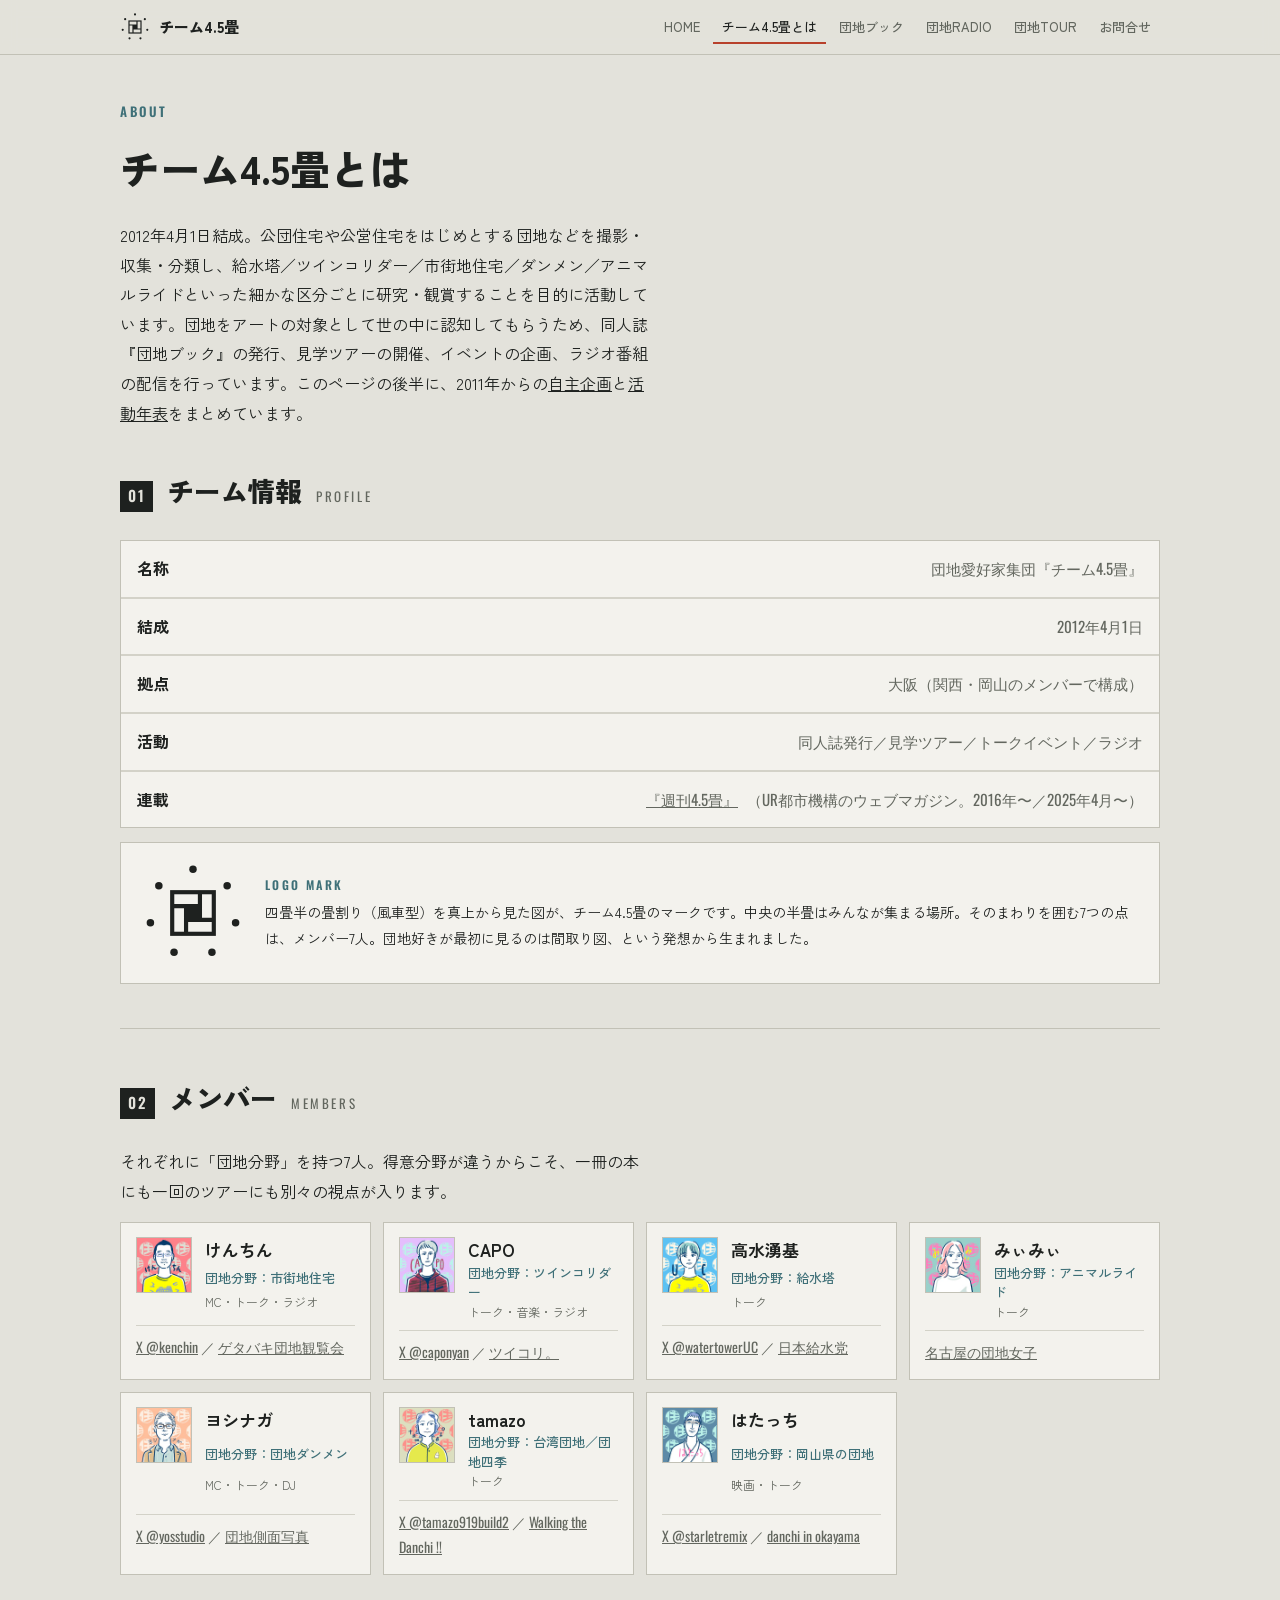
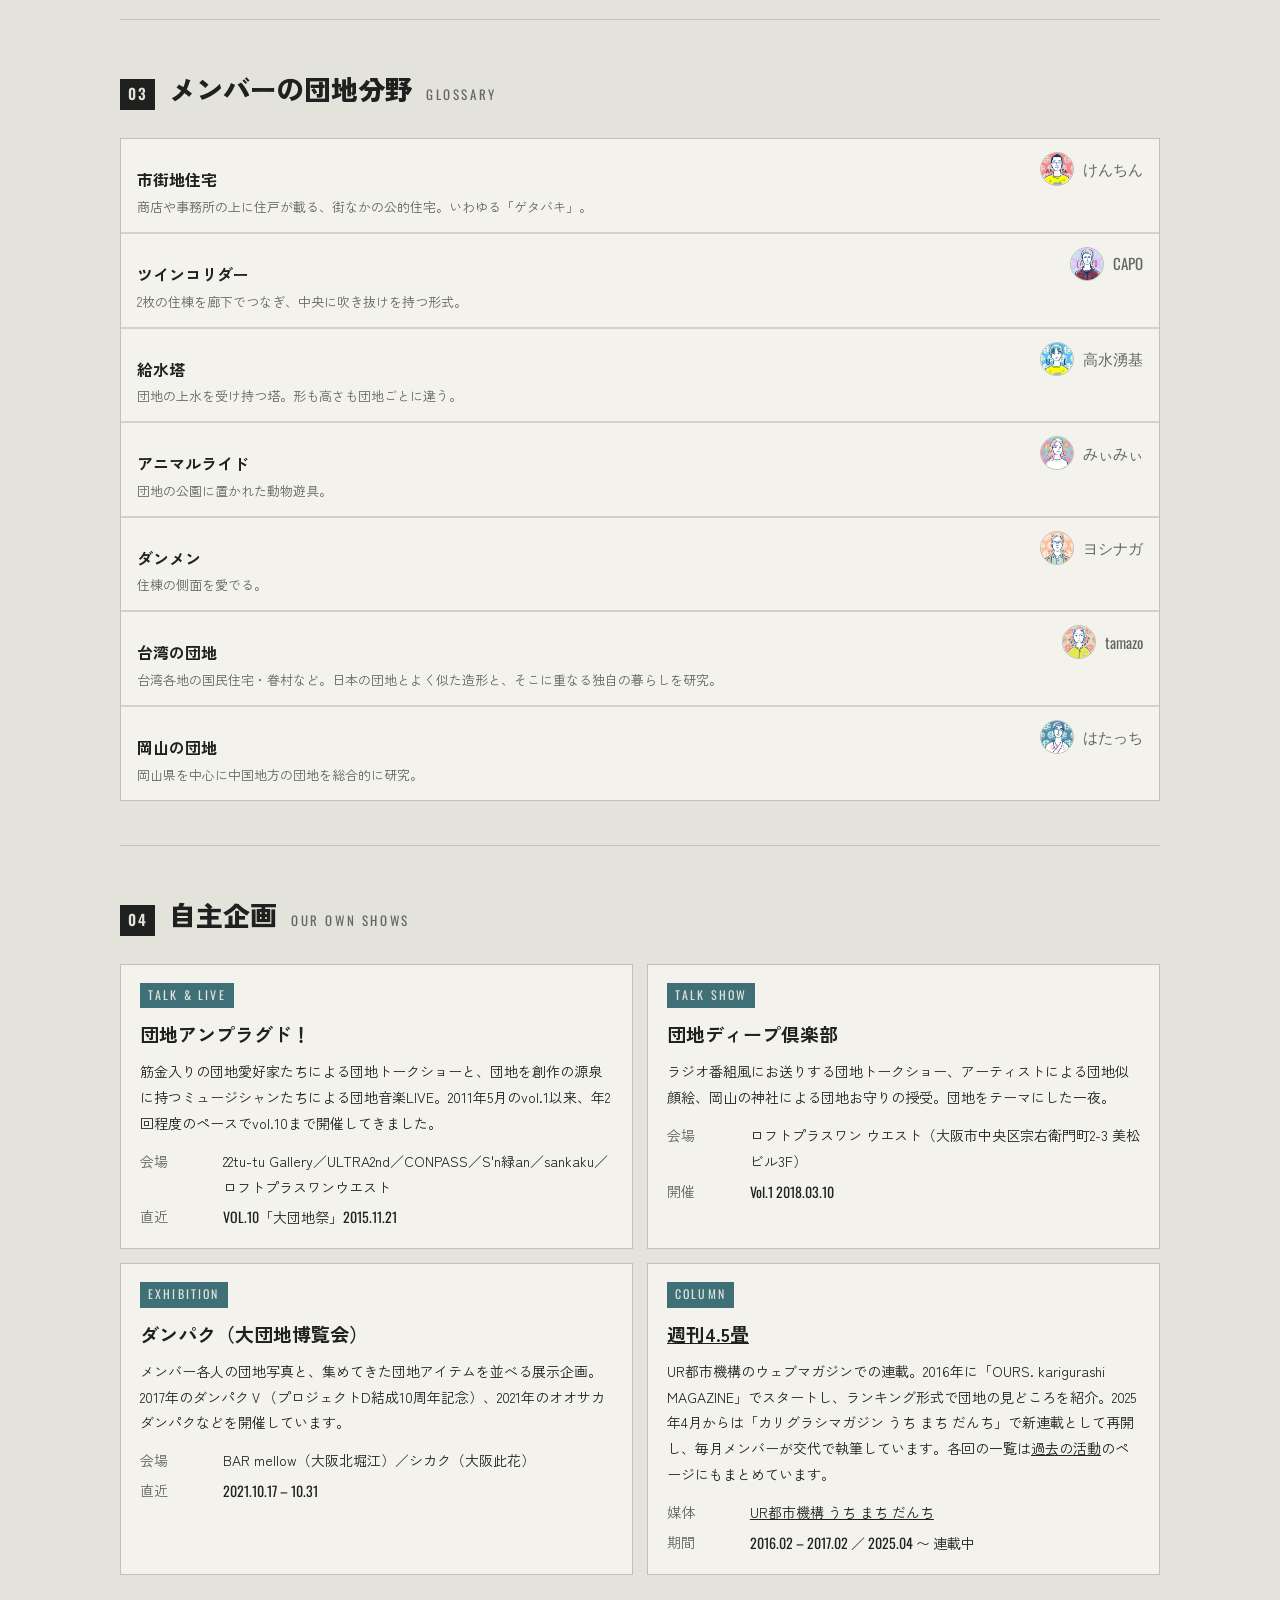
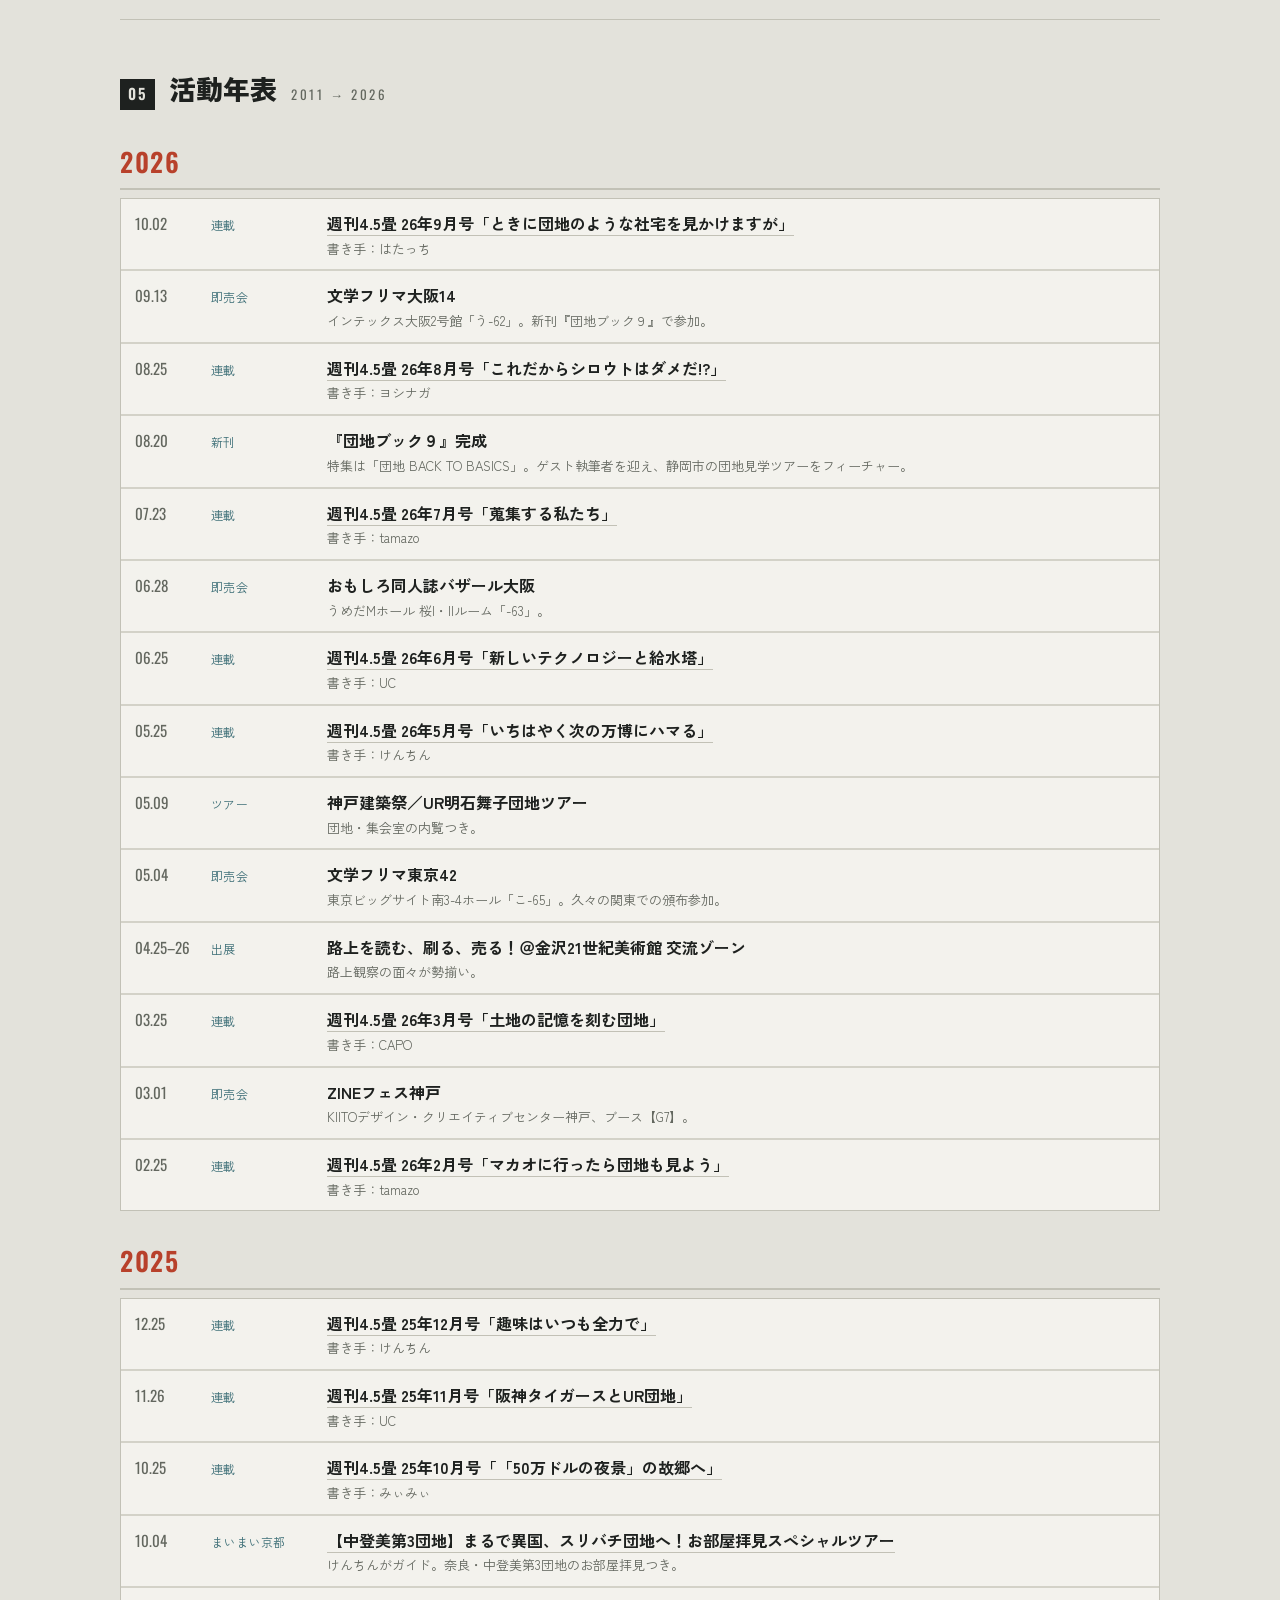
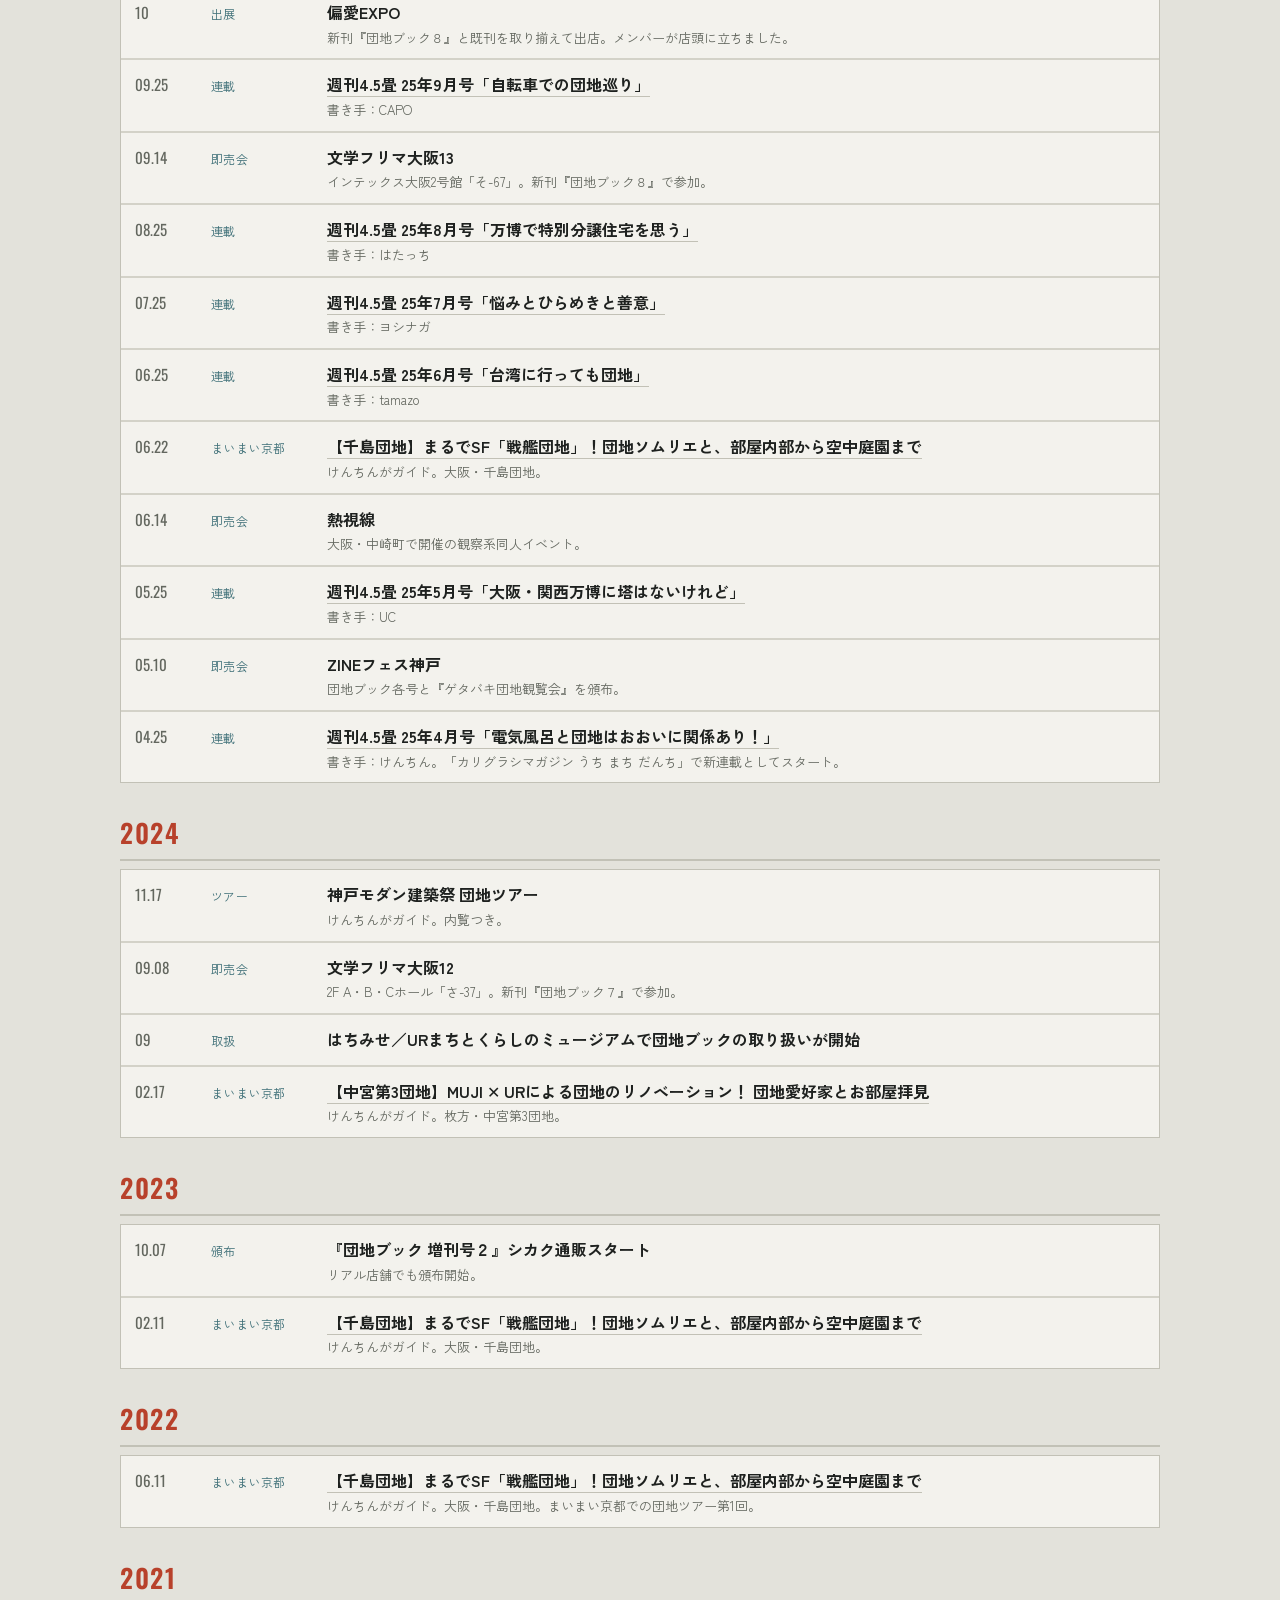
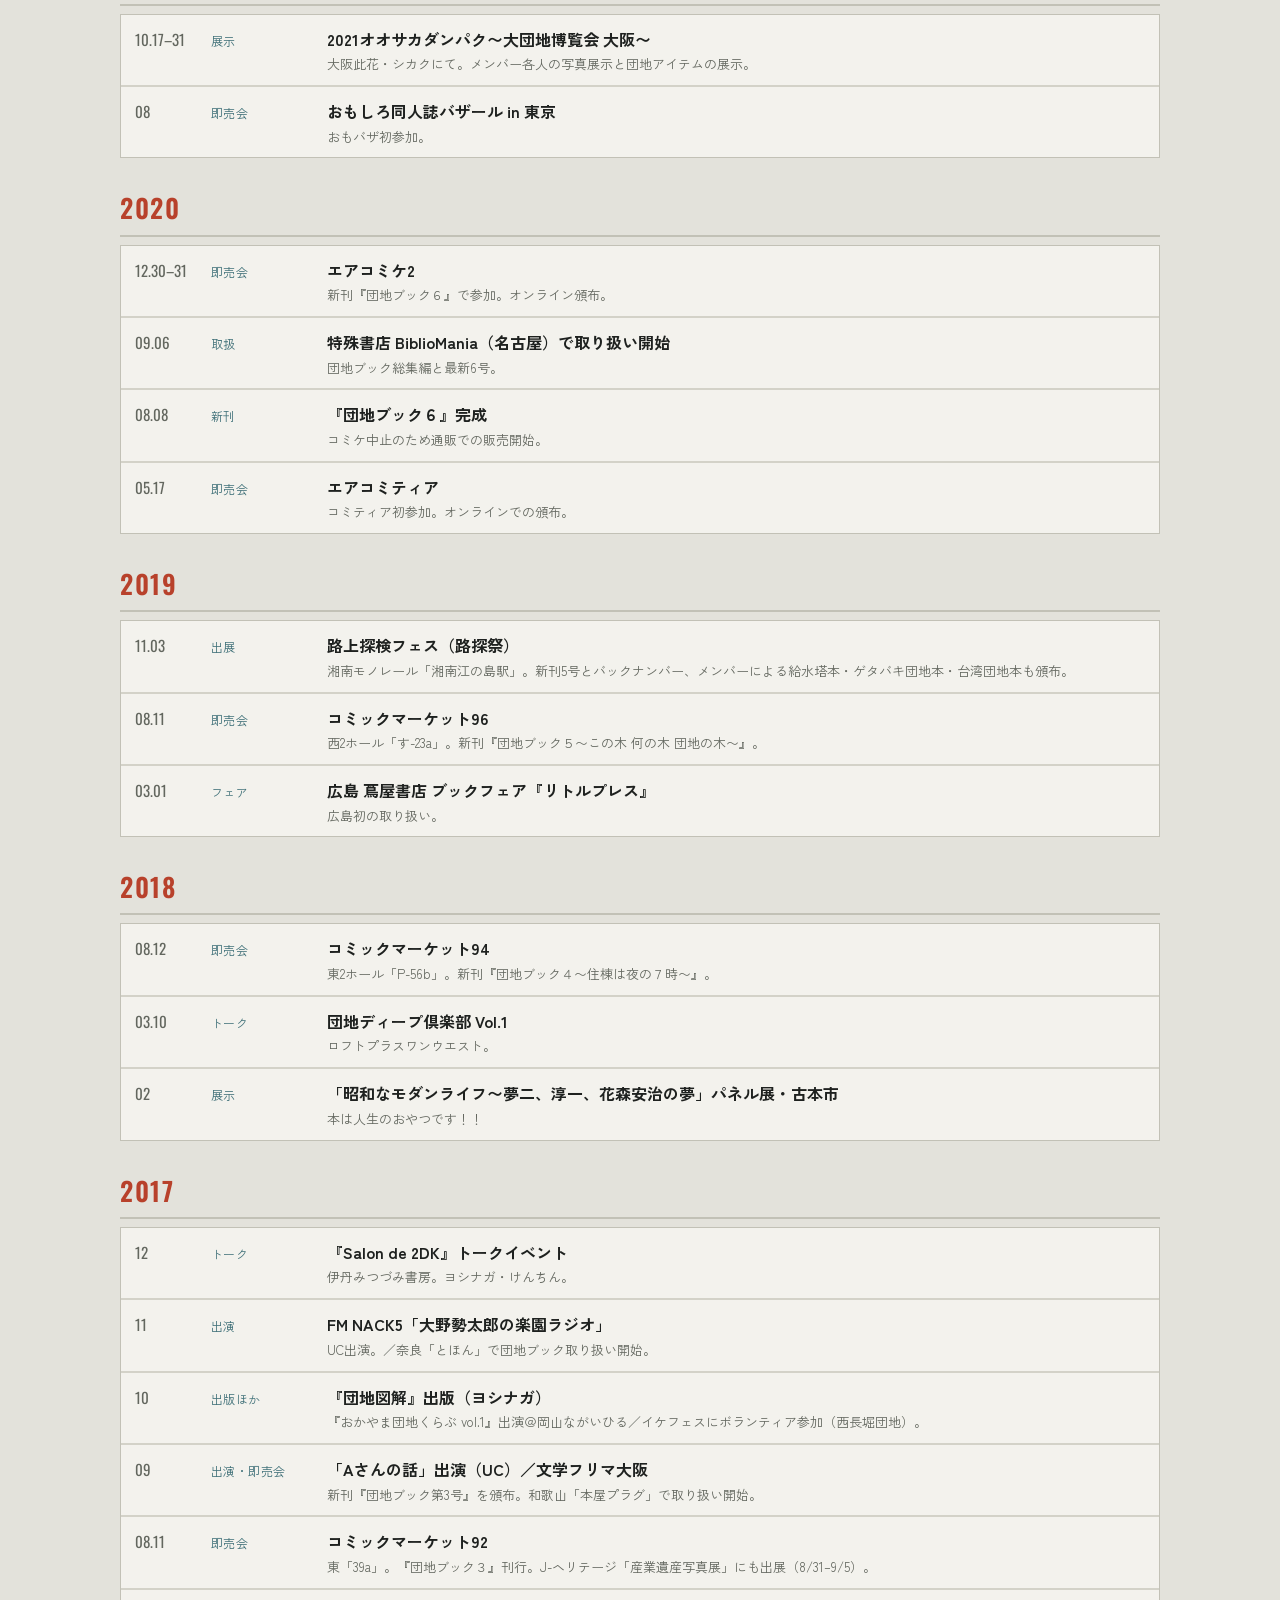
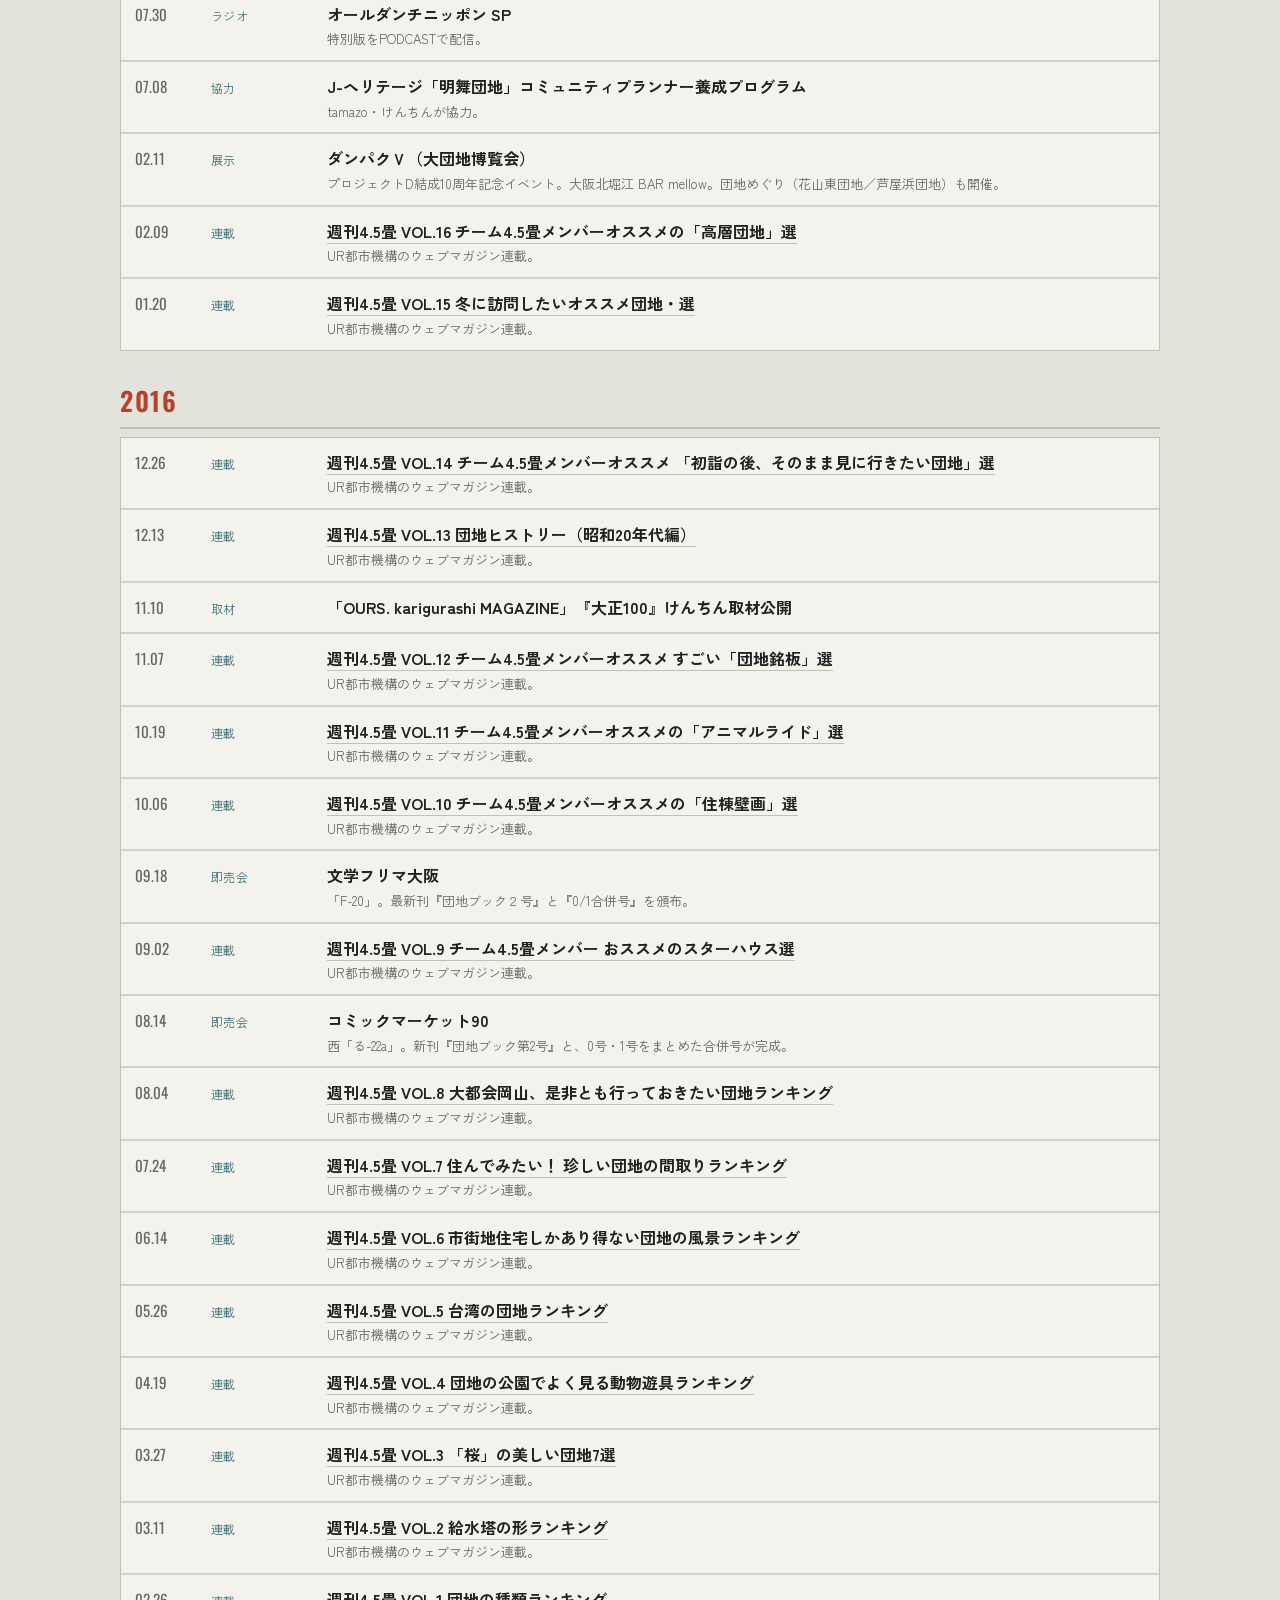
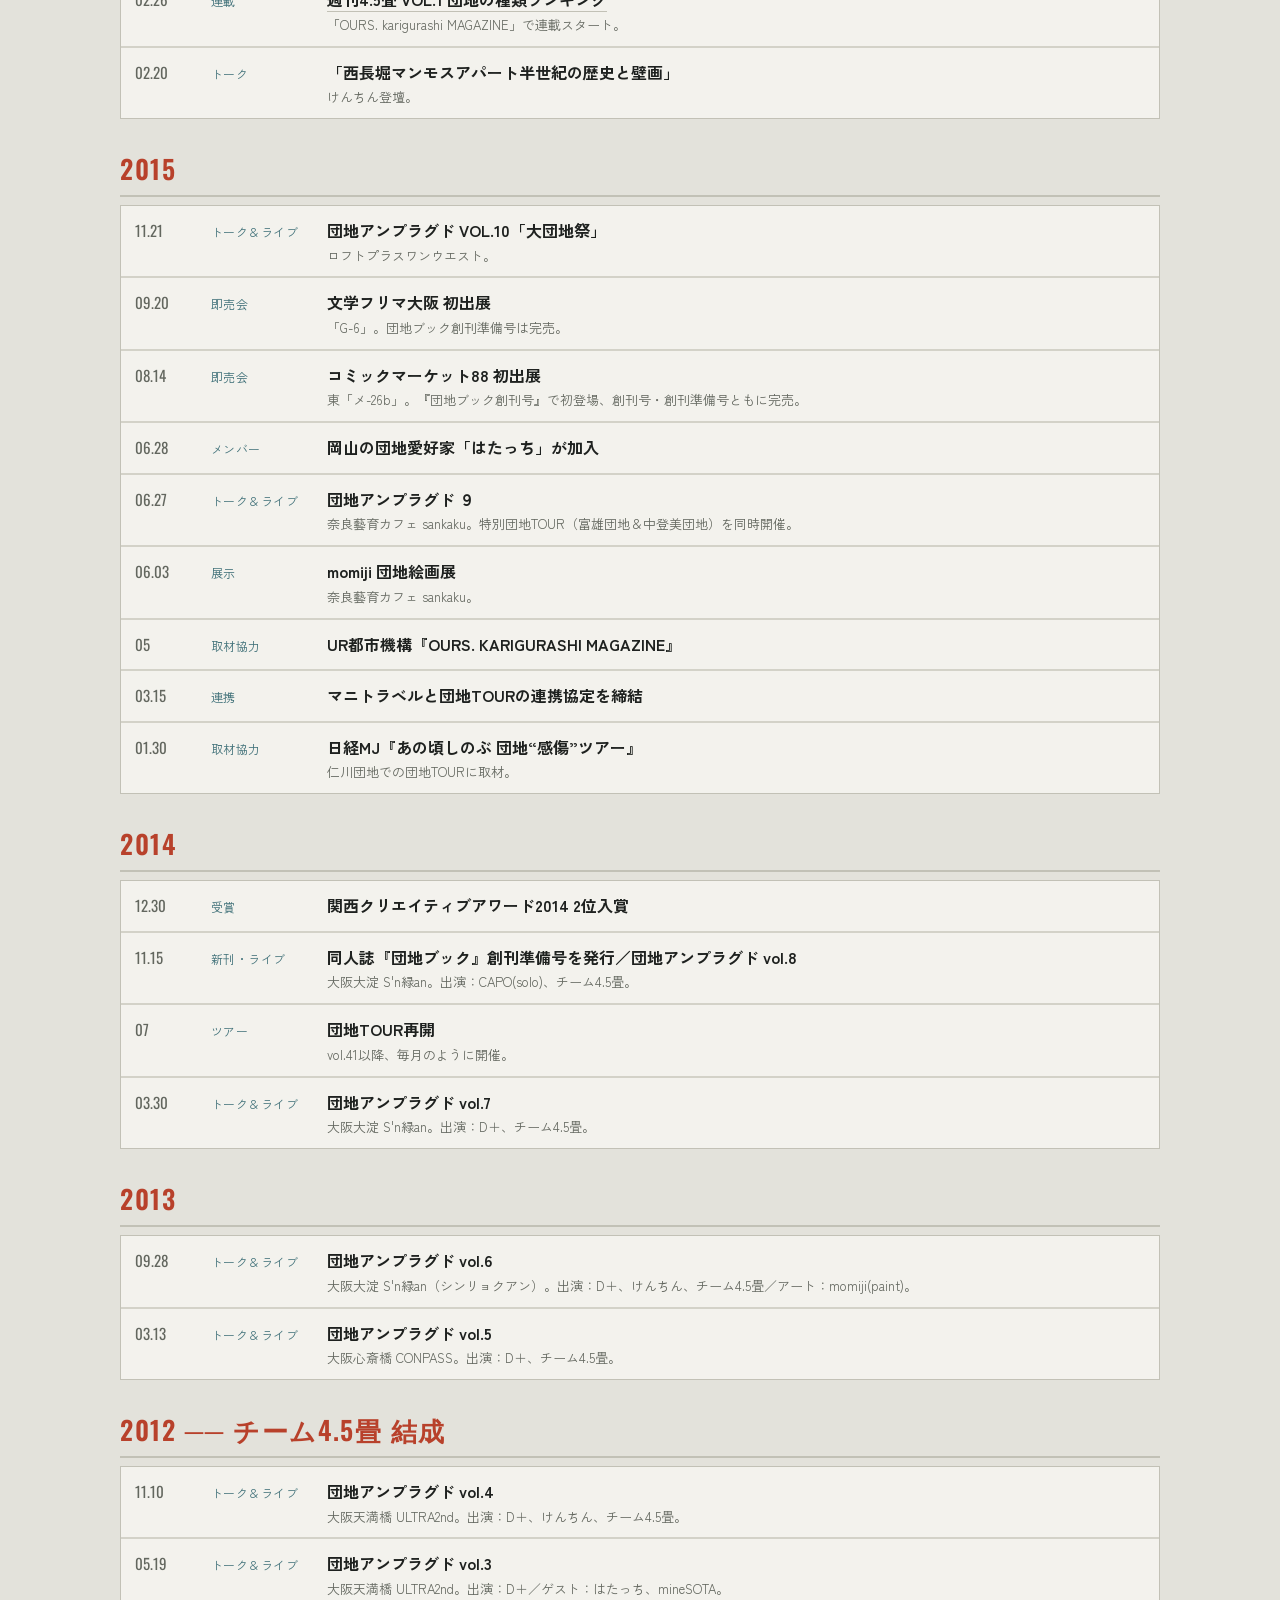
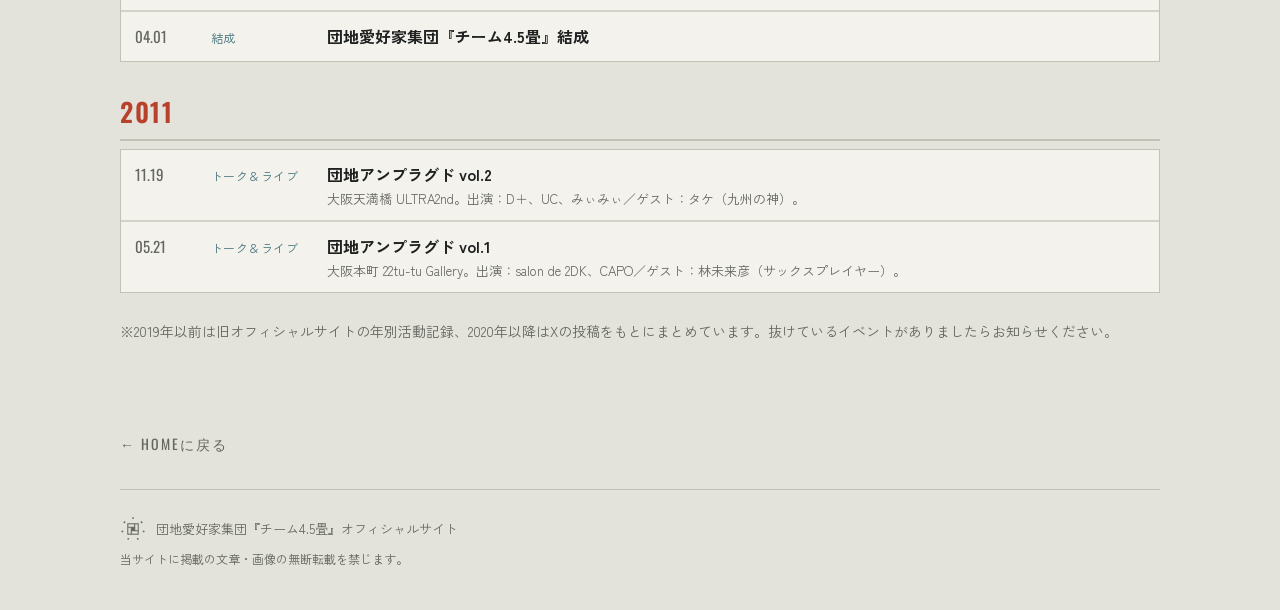
==== commit 737d5f2d: "Add 週刊4.5畳 26年9月号 to history, news and home Co-Authored-By: Claude Opus 5 <noreply@anthropic.com> Cl" ====
--- a/about.html
+++ b/about.html
@@ -141,6 +141,7 @@
       <div class="yearblock">
         <h3>2026</h3>
         <ul class="hist">
+          <li><span class="dd">10.02</span><span class="kind">連載</span><span class="what"><b><a href="https://uchi-machi-danchi.ur-net.go.jp/article/4ten5jo_017/" target="_blank" rel="noopener">週刊4.5畳 26年9月号「ときに団地のような社宅を見かけますが」</a></b><small>書き手：はたっち</small></span></li>
           <li><span class="dd">09.13</span><span class="kind">即売会</span><span class="what"><b>文学フリマ大阪14</b><small>インテックス大阪2号館「う-62」。新刊『団地ブック９』で参加。</small></span></li>
           <li><span class="dd">08.25</span><span class="kind">連載</span><span class="what"><b><a href="https://uchi-machi-danchi.ur-net.go.jp/article/4ten5jo_016/" target="_blank" rel="noopener">週刊4.5畳 26年8月号「これだからシロウトはダメだ!?」</a></b><small>書き手：ヨシナガ</small></span></li>
           <li><span class="dd">08.20</span><span class="kind">新刊</span><span class="what"><b>『団地ブック９』完成</b><small>特集は「団地 BACK TO BASICS」。ゲスト執筆者を迎え、静岡市の団地見学ツアーをフィーチャー。</small></span></li>
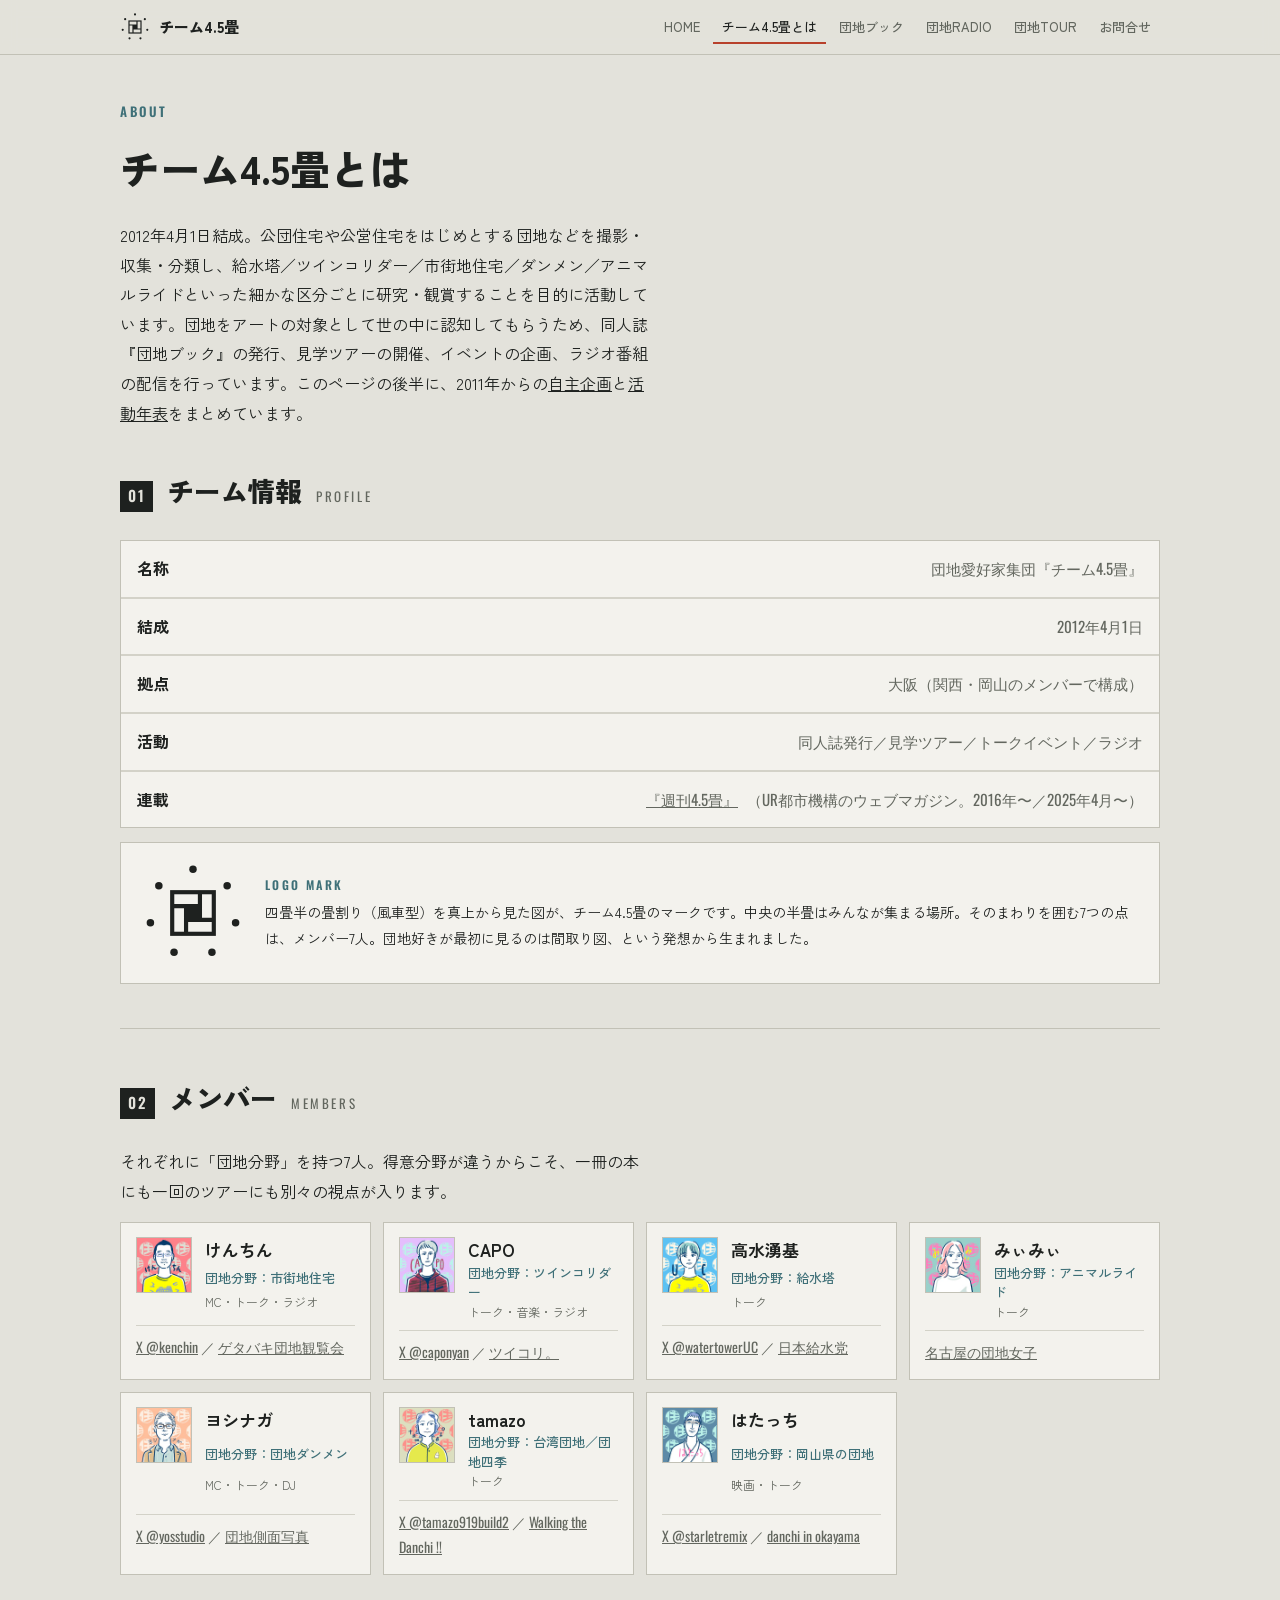
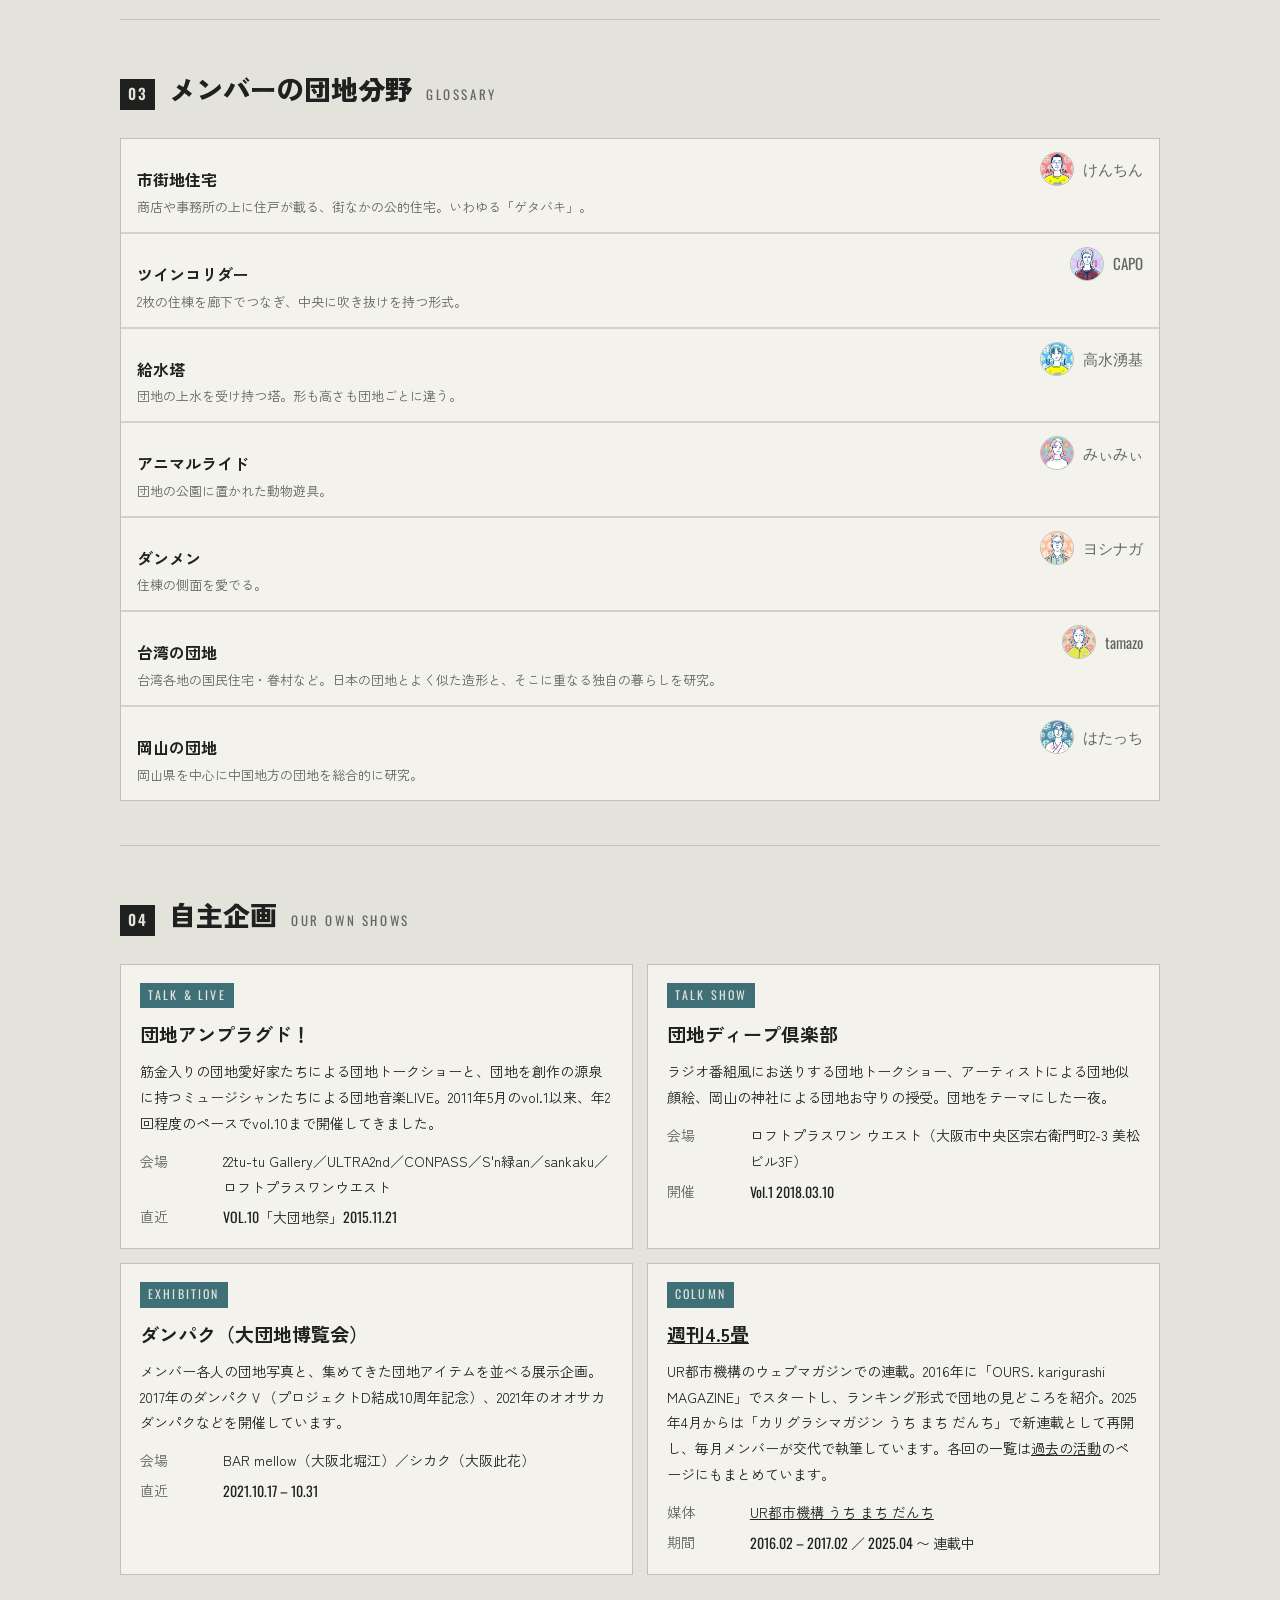
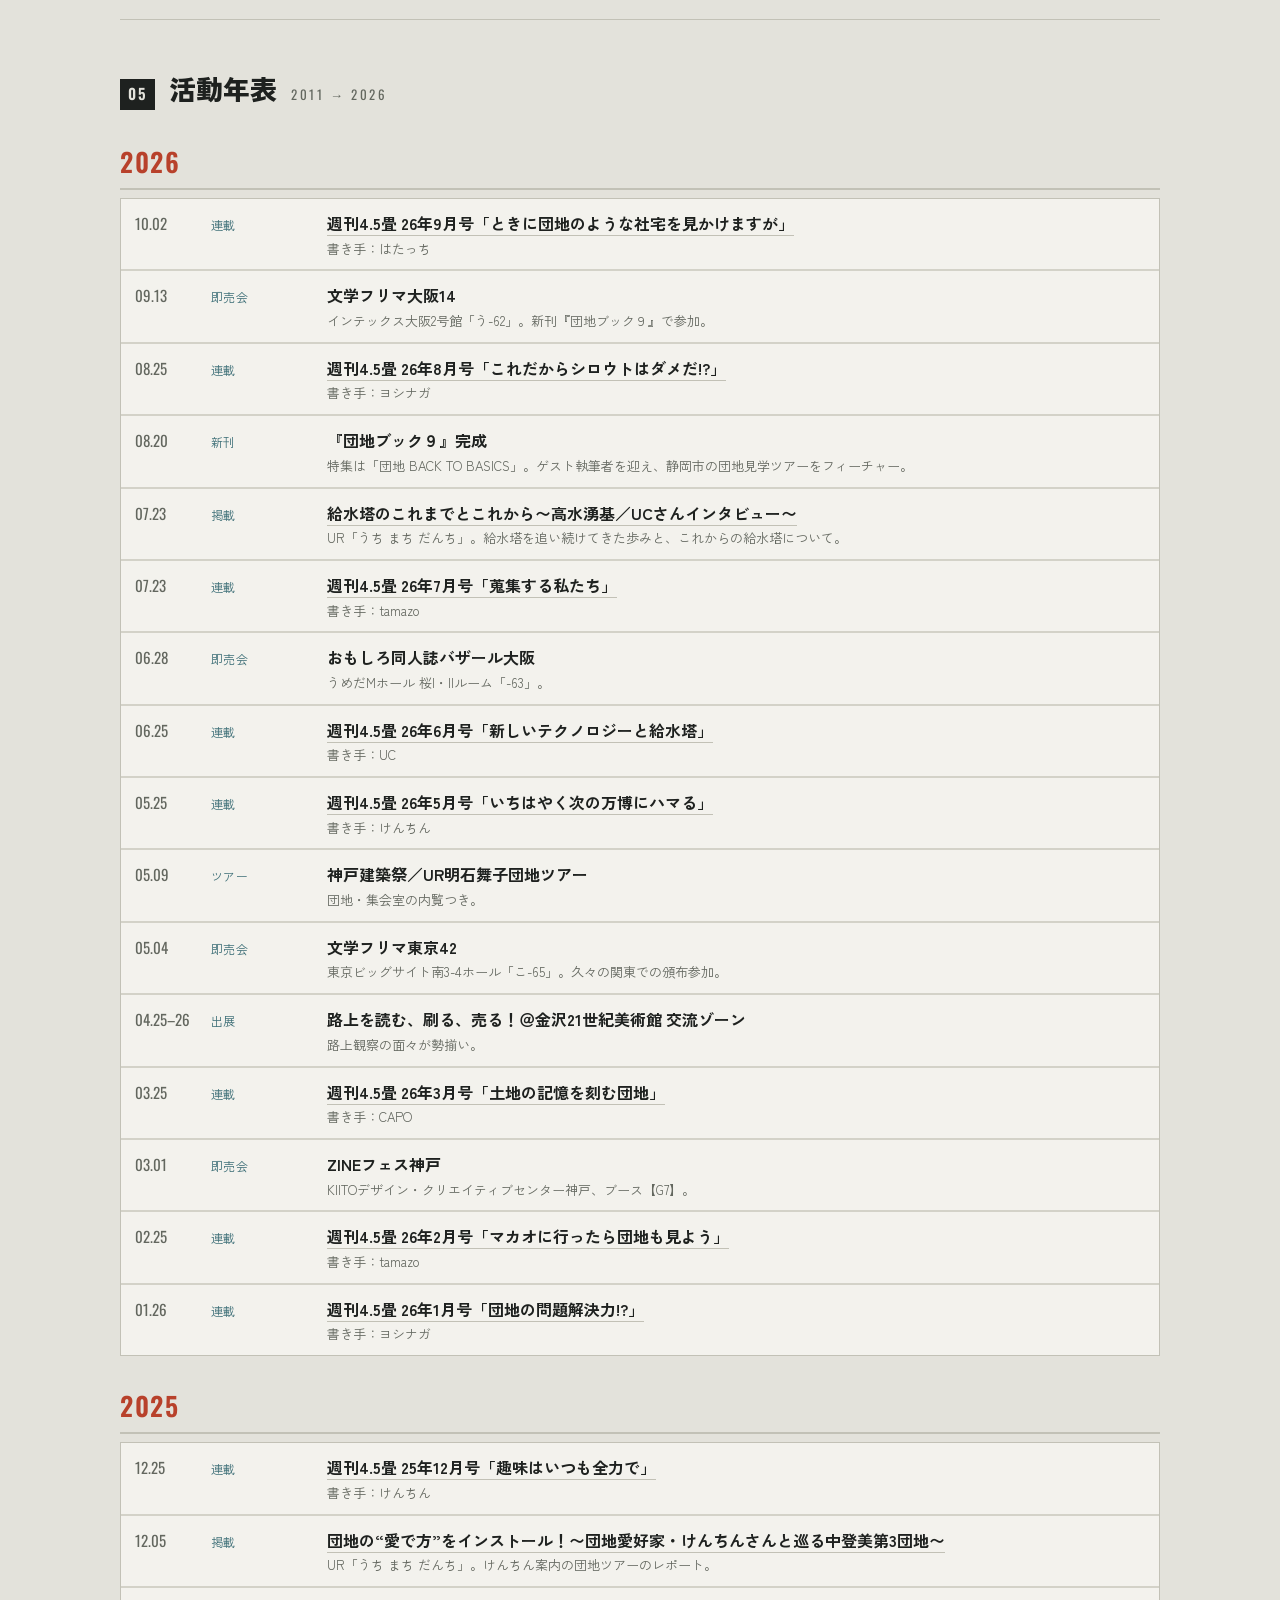
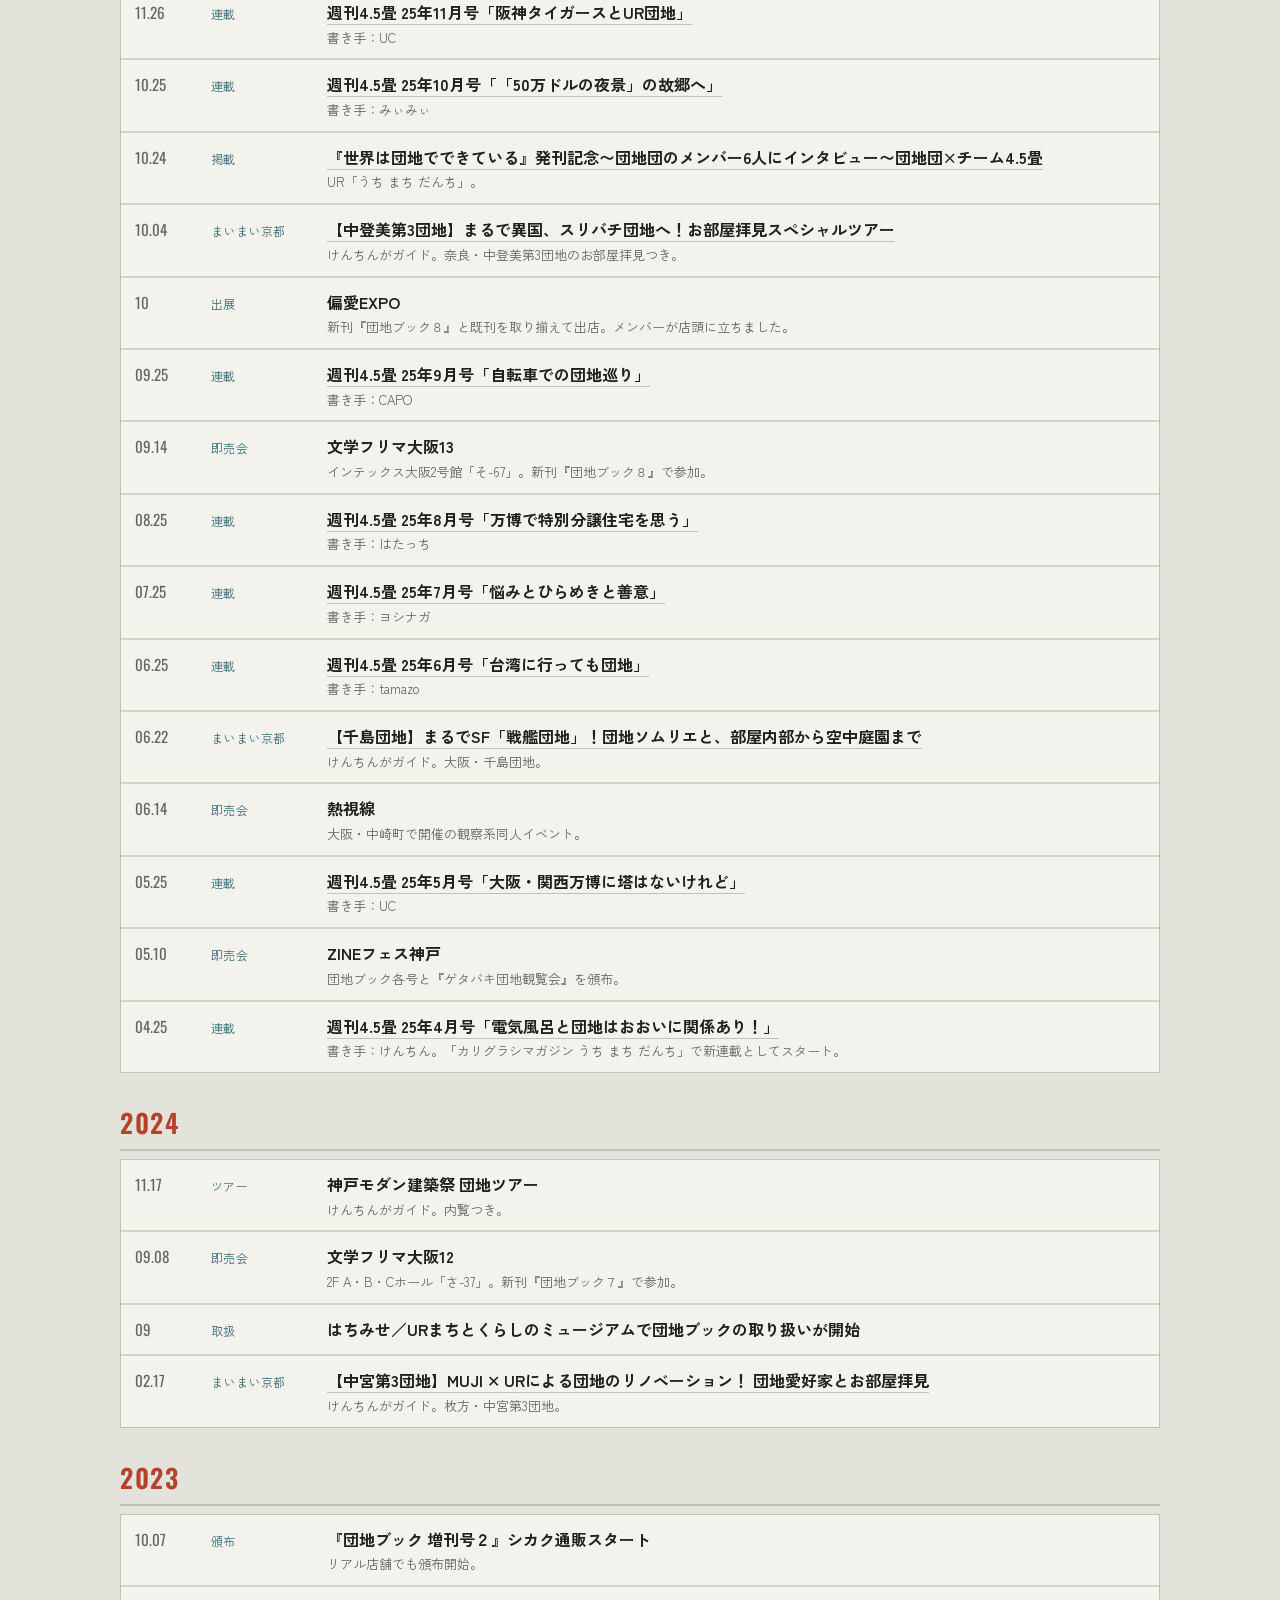
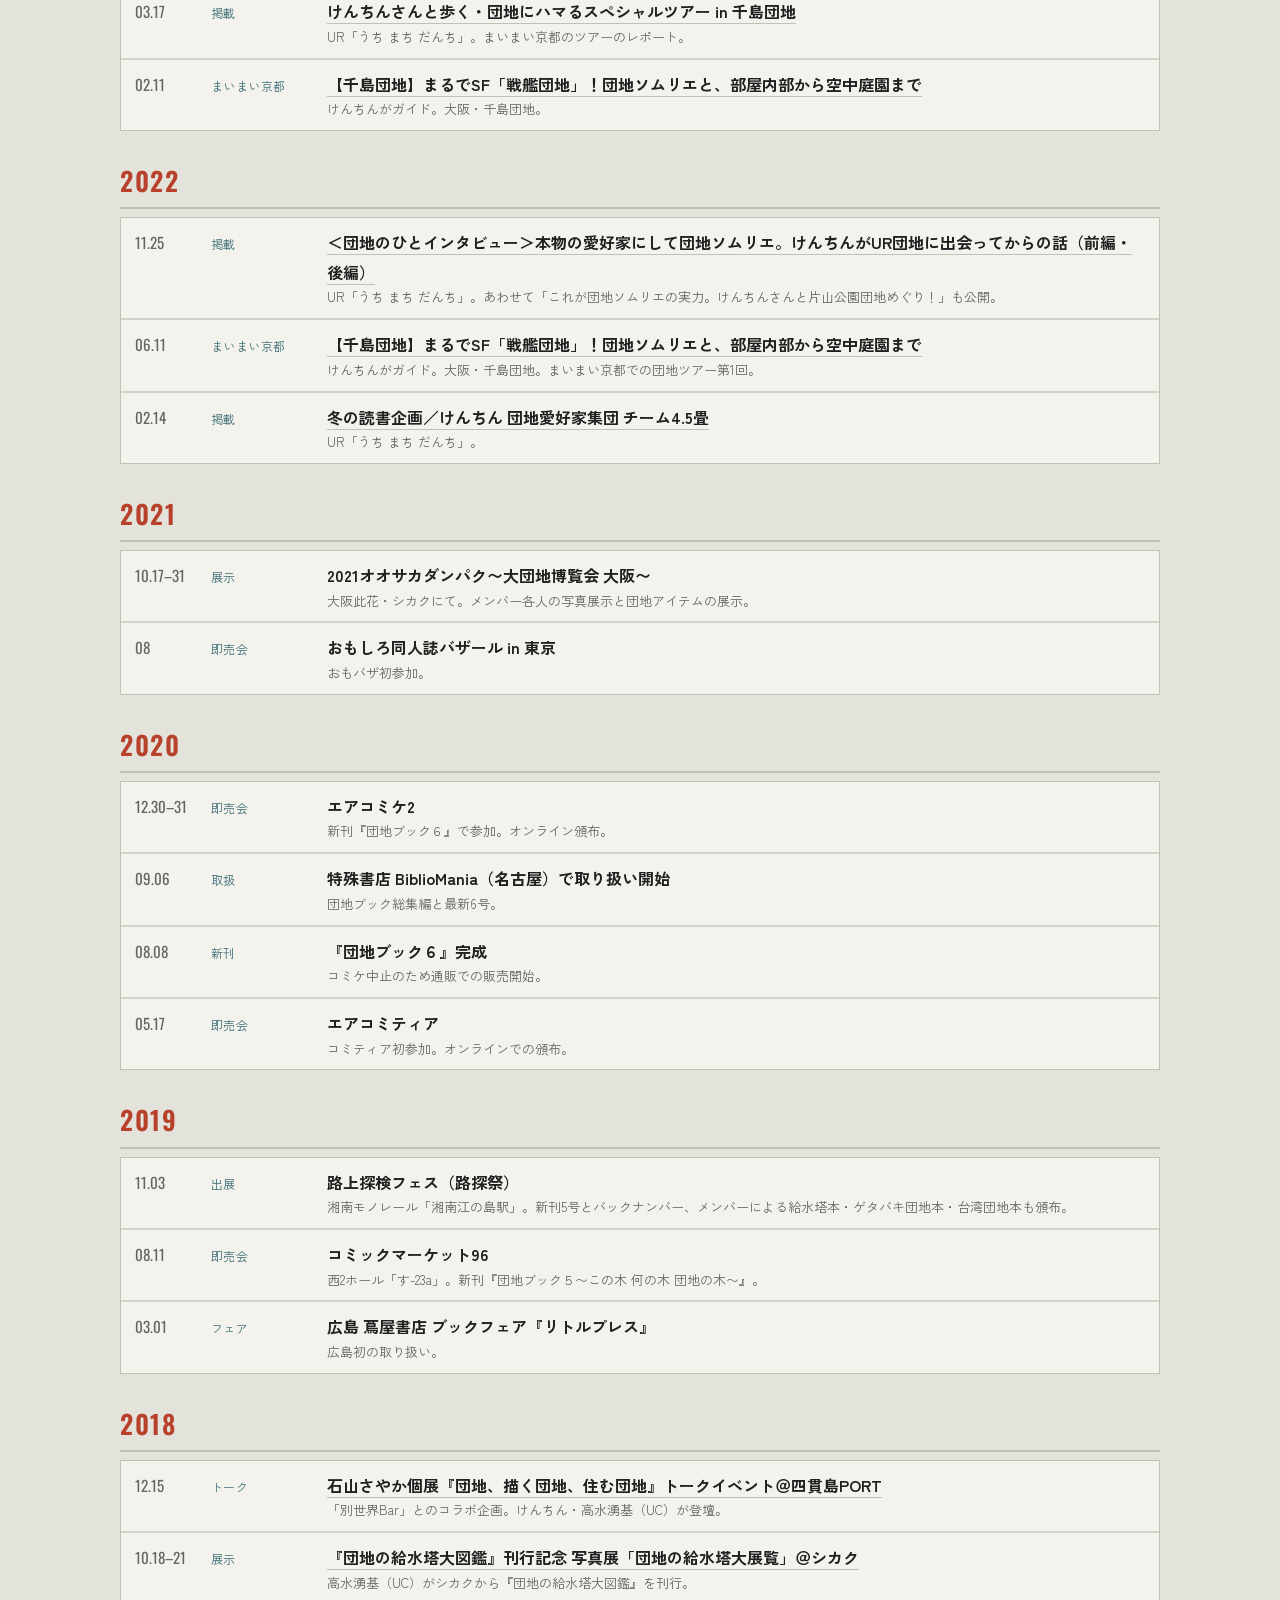
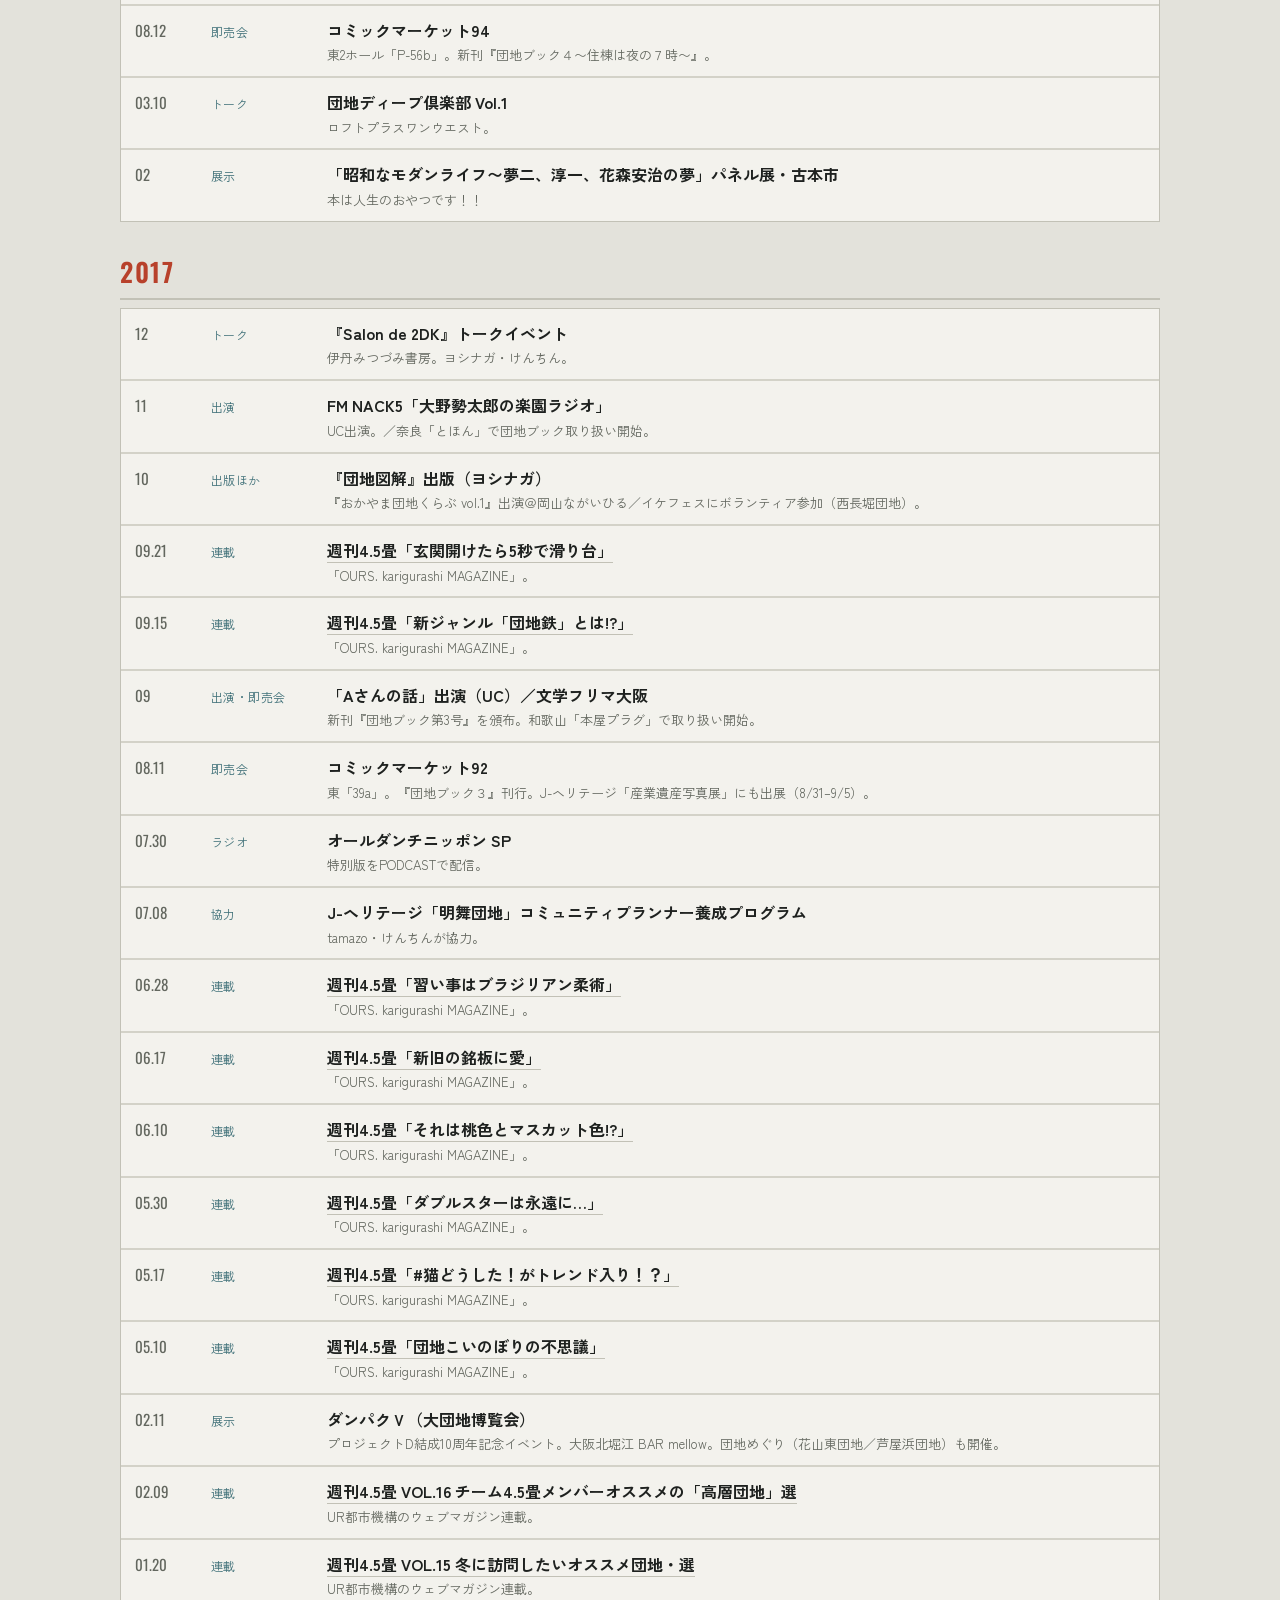
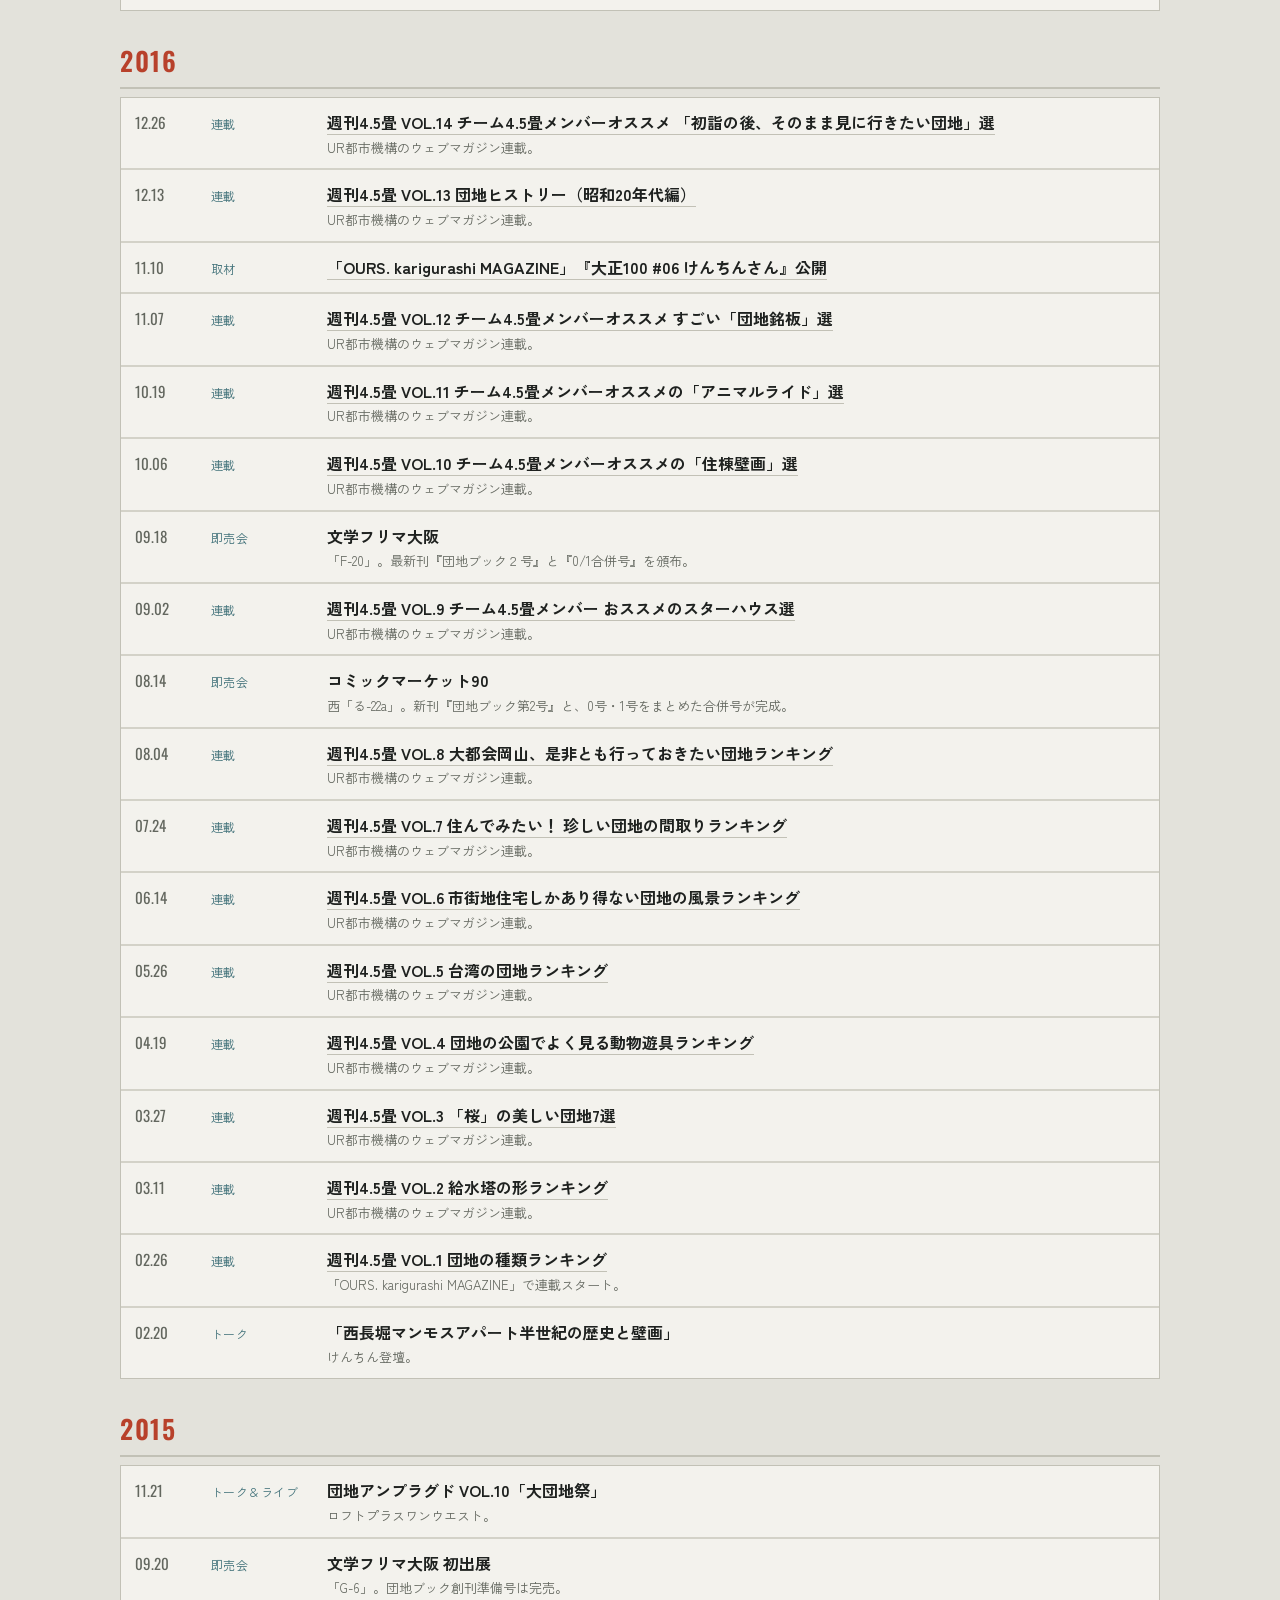
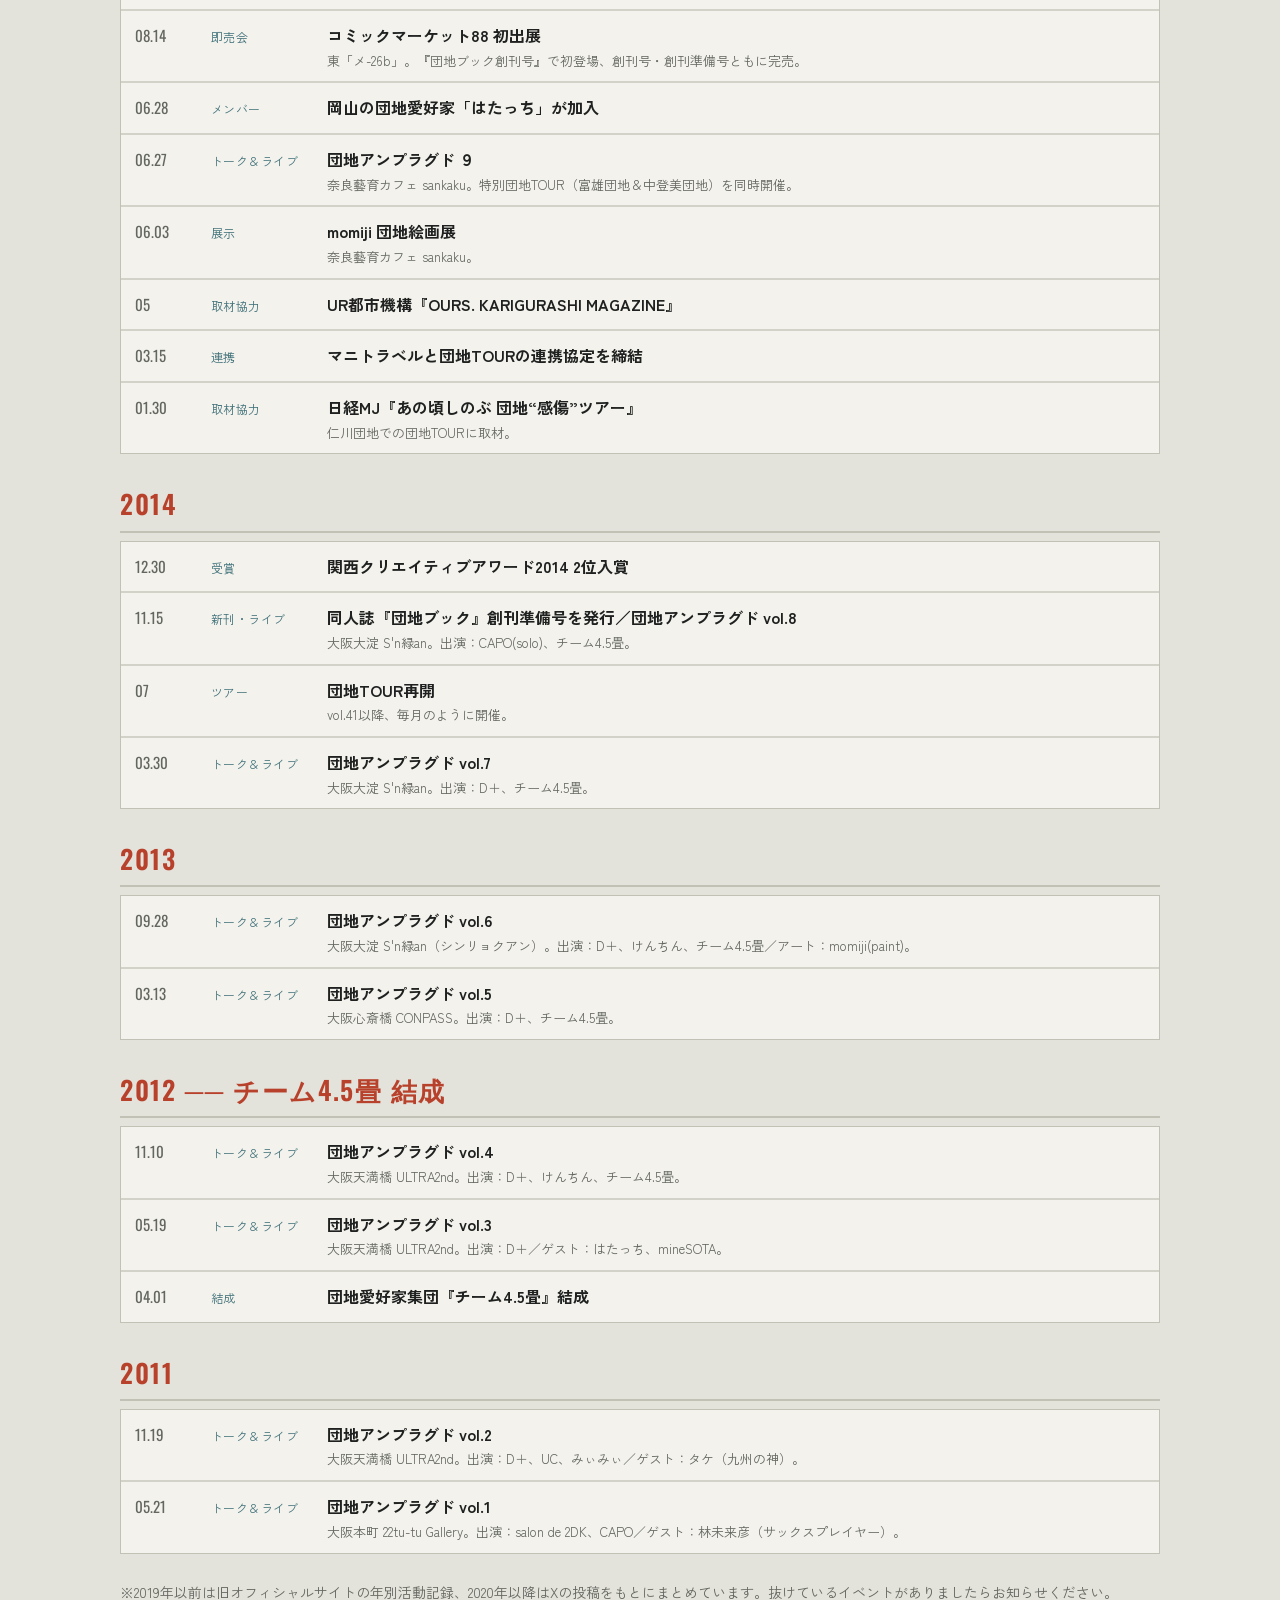
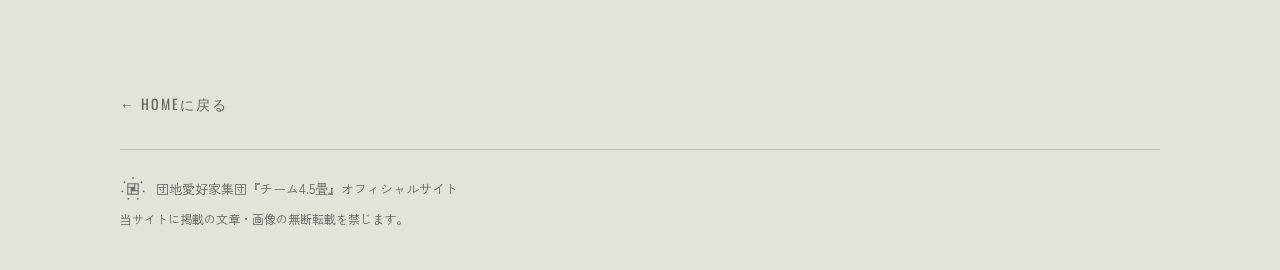
==== commit 2136d21a: "Add UR magazine articles by kenchin and UC to the history Co-Authored-By: Claude Opus 5 <noreply@ant" ====
--- a/about.html
+++ b/about.html
@@ -145,6 +145,7 @@
           <li><span class="dd">09.13</span><span class="kind">即売会</span><span class="what"><b>文学フリマ大阪14</b><small>インテックス大阪2号館「う-62」。新刊『団地ブック９』で参加。</small></span></li>
           <li><span class="dd">08.25</span><span class="kind">連載</span><span class="what"><b><a href="https://uchi-machi-danchi.ur-net.go.jp/article/4ten5jo_016/" target="_blank" rel="noopener">週刊4.5畳 26年8月号「これだからシロウトはダメだ!?」</a></b><small>書き手：ヨシナガ</small></span></li>
           <li><span class="dd">08.20</span><span class="kind">新刊</span><span class="what"><b>『団地ブック９』完成</b><small>特集は「団地 BACK TO BASICS」。ゲスト執筆者を迎え、静岡市の団地見学ツアーをフィーチャー。</small></span></li>
+          <li><span class="dd">07.23</span><span class="kind">掲載</span><span class="what"><b><a href="https://uchi-machi-danchi.ur-net.go.jp/article/water-tower-uc-interview/" target="_blank" rel="noopener">給水塔のこれまでとこれから〜高水湧基／UCさんインタビュー〜</a></b><small>UR「うち まち だんち」。給水塔を追い続けてきた歩みと、これからの給水塔について。</small></span></li>
           <li><span class="dd">07.23</span><span class="kind">連載</span><span class="what"><b><a href="https://uchi-machi-danchi.ur-net.go.jp/article/4ten5jo_015/" target="_blank" rel="noopener">週刊4.5畳 26年7月号「蒐集する私たち」</a></b><small>書き手：tamazo</small></span></li>
           <li><span class="dd">06.28</span><span class="kind">即売会</span><span class="what"><b>おもしろ同人誌バザール大阪</b><small>うめだMホール 桜I・IIルーム「-63」。</small></span></li>
           <li><span class="dd">06.25</span><span class="kind">連載</span><span class="what"><b><a href="https://uchi-machi-danchi.ur-net.go.jp/article/4ten5jo_014/" target="_blank" rel="noopener">週刊4.5畳 26年6月号「新しいテクノロジーと給水塔」</a></b><small>書き手：UC</small></span></li>
@@ -155,6 +156,7 @@
           <li><span class="dd">03.25</span><span class="kind">連載</span><span class="what"><b><a href="https://uchi-machi-danchi.ur-net.go.jp/article/4ten5jo_012/" target="_blank" rel="noopener">週刊4.5畳 26年3月号「土地の記憶を刻む団地」</a></b><small>書き手：CAPO</small></span></li>
           <li><span class="dd">03.01</span><span class="kind">即売会</span><span class="what"><b>ZINEフェス神戸</b><small>KIITOデザイン・クリエイティブセンター神戸、ブース【G7】。</small></span></li>
           <li><span class="dd">02.25</span><span class="kind">連載</span><span class="what"><b><a href="https://uchi-machi-danchi.ur-net.go.jp/article/4ten5jo_011/" target="_blank" rel="noopener">週刊4.5畳 26年2月号「マカオに行ったら団地も見よう」</a></b><small>書き手：tamazo</small></span></li>
+          <li><span class="dd">01.26</span><span class="kind">連載</span><span class="what"><b><a href="https://uchi-machi-danchi.ur-net.go.jp/article/ten5jo_010/" target="_blank" rel="noopener">週刊4.5畳 26年1月号「団地の問題解決力!?」</a></b><small>書き手：ヨシナガ</small></span></li>
         </ul>
       </div>
 
@@ -162,8 +164,10 @@
         <h3>2025</h3>
         <ul class="hist">
           <li><span class="dd">12.25</span><span class="kind">連載</span><span class="what"><b><a href="https://uchi-machi-danchi.ur-net.go.jp/article/4ten5jo_009/" target="_blank" rel="noopener">週刊4.5畳 25年12月号「趣味はいつも全力で」</a></b><small>書き手：けんちん</small></span></li>
+          <li><span class="dd">12.05</span><span class="kind">掲載</span><span class="what"><b><a href="https://uchi-machi-danchi.ur-net.go.jp/article/kentchin-tour-2510/" target="_blank" rel="noopener">団地の“愛で方”をインストール！〜団地愛好家・けんちんさんと巡る中登美第3団地〜</a></b><small>UR「うち まち だんち」。けんちん案内の団地ツアーのレポート。</small></span></li>
           <li><span class="dd">11.26</span><span class="kind">連載</span><span class="what"><b><a href="https://uchi-machi-danchi.ur-net.go.jp/article/4ten5jo_008/" target="_blank" rel="noopener">週刊4.5畳 25年11月号「阪神タイガースとUR団地」</a></b><small>書き手：UC</small></span></li>
           <li><span class="dd">10.25</span><span class="kind">連載</span><span class="what"><b><a href="https://uchi-machi-danchi.ur-net.go.jp/article/4ten5jo_007/" target="_blank" rel="noopener">週刊4.5畳 25年10月号「「50万ドルの夜景」の故郷へ」</a></b><small>書き手：みぃみぃ</small></span></li>
+          <li><span class="dd">10.24</span><span class="kind">掲載</span><span class="what"><b><a href="https://uchi-machi-danchi.ur-net.go.jp/article/danchidan-interview-2509/" target="_blank" rel="noopener">『世界は団地でできている』発刊記念〜団地団のメンバー6人にインタビュー〜団地団×チーム4.5畳</a></b><small>UR「うち まち だんち」。</small></span></li>
           <li><span class="dd">10.04</span><span class="kind">まいまい京都</span><span class="what"><b><a href="https://maimai-tour.jp/event/ky25d1380/" target="_blank" rel="noopener">【中登美第3団地】まるで異国、スリバチ団地へ！お部屋拝見スペシャルツアー</a></b><small>けんちんがガイド。奈良・中登美第3団地のお部屋拝見つき。</small></span></li>
           <li><span class="dd">10</span><span class="kind">出展</span><span class="what"><b>偏愛EXPO</b><small>新刊『団地ブック８』と既刊を取り揃えて出店。メンバーが店頭に立ちました。</small></span></li>
           <li><span class="dd">09.25</span><span class="kind">連載</span><span class="what"><b><a href="https://uchi-machi-danchi.ur-net.go.jp/article/4ten5jo_006/" target="_blank" rel="noopener">週刊4.5畳 25年9月号「自転車での団地巡り」</a></b><small>書き手：CAPO</small></span></li>
@@ -193,6 +197,7 @@
         <h3>2023</h3>
         <ul class="hist">
           <li><span class="dd">10.07</span><span class="kind">頒布</span><span class="what"><b>『団地ブック 増刊号２』シカク通販スタート</b><small>リアル店舗でも頒布開始。</small></span></li>
+          <li><span class="dd">03.17</span><span class="kind">掲載</span><span class="what"><b><a href="https://uchi-machi-danchi.ur-net.go.jp/article/kenchin_tour/" target="_blank" rel="noopener">けんちんさんと歩く・団地にハマるスペシャルツアー in 千島団地</a></b><small>UR「うち まち だんち」。まいまい京都のツアーのレポート。</small></span></li>
           <li><span class="dd">02.11</span><span class="kind">まいまい京都</span><span class="what"><b><a href="https://maimai-tour.jp/event/ky23a056/" target="_blank" rel="noopener">【千島団地】まるでSF「戦艦団地」！団地ソムリエと、部屋内部から空中庭園まで</a></b><small>けんちんがガイド。大阪・千島団地。</small></span></li>
         </ul>
       </div>
@@ -200,7 +205,9 @@
       <div class="yearblock">
         <h3>2022</h3>
         <ul class="hist">
+          <li><span class="dd">11.25</span><span class="kind">掲載</span><span class="what"><b><a href="https://uchi-machi-danchi.ur-net.go.jp/article/interview-kenchin-1/" target="_blank" rel="noopener">＜団地のひとインタビュー＞本物の愛好家にして団地ソムリエ。けんちんがUR団地に出会ってからの話（前編・後編）</a></b><small>UR「うち まち だんち」。あわせて「これが団地ソムリエの実力。けんちんさんと片山公園団地めぐり！」も公開。</small></span></li>
           <li><span class="dd">06.11</span><span class="kind">まいまい京都</span><span class="what"><b><a href="https://maimai-tour.jp/event/ky22b333/" target="_blank" rel="noopener">【千島団地】まるでSF「戦艦団地」！団地ソムリエと、部屋内部から空中庭園まで</a></b><small>けんちんがガイド。大阪・千島団地。まいまい京都での団地ツアー第1回。</small></span></li>
+          <li><span class="dd">02.14</span><span class="kind">掲載</span><span class="what"><b><a href="https://uchi-machi-danchi.ur-net.go.jp/article/yomu-kenchin/" target="_blank" rel="noopener">冬の読書企画／けんちん 団地愛好家集団 チーム4.5畳</a></b><small>UR「うち まち だんち」。</small></span></li>
         </ul>
       </div>
 
@@ -234,6 +241,8 @@
       <div class="yearblock">
         <h3>2018</h3>
         <ul class="hist">
+          <li><span class="dd">12.15</span><span class="kind">トーク</span><span class="what"><b><a href="https://uchi-machi-danchi.ur-net.go.jp/ours/181215/" target="_blank" rel="noopener">石山さやか個展『団地、描く団地、住む団地』トークイベント＠四貫島PORT</a></b><small>「別世界Bar」とのコラボ企画。けんちん・高水湧基（UC）が登壇。</small></span></li>
+          <li><span class="dd">10.18–21</span><span class="kind">展示</span><span class="what"><b><a href="https://uchi-machi-danchi.ur-net.go.jp/ours/181019/" target="_blank" rel="noopener">『団地の給水塔大図鑑』刊行記念 写真展「団地の給水塔大展覧」＠シカク</a></b><small>高水湧基（UC）がシカクから『団地の給水塔大図鑑』を刊行。</small></span></li>
           <li><span class="dd">08.12</span><span class="kind">即売会</span><span class="what"><b>コミックマーケット94</b><small>東2ホール「P-56b」。新刊『団地ブック４〜住棟は夜の７時〜』。</small></span></li>
           <li><span class="dd">03.10</span><span class="kind">トーク</span><span class="what"><b>団地ディープ倶楽部 Vol.1</b><small>ロフトプラスワンウエスト。</small></span></li>
           <li><span class="dd">02</span><span class="kind">展示</span><span class="what"><b>「昭和なモダンライフ〜夢二、淳一、花森安治の夢」パネル展・古本市</b><small>本は人生のおやつです！！</small></span></li>
@@ -246,10 +255,18 @@
           <li><span class="dd">12</span><span class="kind">トーク</span><span class="what"><b>『Salon de 2DK』トークイベント</b><small>伊丹みつづみ書房。ヨシナガ・けんちん。</small></span></li>
           <li><span class="dd">11</span><span class="kind">出演</span><span class="what"><b>FM NACK5「大野勢太郎の楽園ラジオ」</b><small>UC出演。／奈良「とほん」で団地ブック取り扱い開始。</small></span></li>
           <li><span class="dd">10</span><span class="kind">出版ほか</span><span class="what"><b>『団地図解』出版（ヨシナガ）</b><small>『おかやま団地くらぶ vol.1』出演＠岡山ながいひる／イケフェスにボランティア参加（西長堀団地）。</small></span></li>
+          <li><span class="dd">09.21</span><span class="kind">連載</span><span class="what"><b><a href="https://uchi-machi-danchi.ur-net.go.jp/ours/4ten5news-08/" target="_blank" rel="noopener">週刊4.5畳「玄関開けたら5秒で滑り台」</a></b><small>「OURS. karigurashi MAGAZINE」。</small></span></li>
+          <li><span class="dd">09.15</span><span class="kind">連載</span><span class="what"><b><a href="https://uchi-machi-danchi.ur-net.go.jp/ours/4ten5news-07/" target="_blank" rel="noopener">週刊4.5畳「新ジャンル「団地鉄」とは!?」</a></b><small>「OURS. karigurashi MAGAZINE」。</small></span></li>
           <li><span class="dd">09</span><span class="kind">出演・即売会</span><span class="what"><b>「Aさんの話」出演（UC）／文学フリマ大阪</b><small>新刊『団地ブック第3号』を頒布。和歌山「本屋プラグ」で取り扱い開始。</small></span></li>
           <li><span class="dd">08.11</span><span class="kind">即売会</span><span class="what"><b>コミックマーケット92</b><small>東「39a」。『団地ブック３』刊行。J-ヘリテージ「産業遺産写真展」にも出展（8/31–9/5）。</small></span></li>
           <li><span class="dd">07.30</span><span class="kind">ラジオ</span><span class="what"><b>オールダンチニッポン SP</b><small>特別版をPODCASTで配信。</small></span></li>
           <li><span class="dd">07.08</span><span class="kind">協力</span><span class="what"><b>J-ヘリテージ「明舞団地」コミュニティプランナー養成プログラム</b><small>tamazo・けんちんが協力。</small></span></li>
+          <li><span class="dd">06.28</span><span class="kind">連載</span><span class="what"><b><a href="https://uchi-machi-danchi.ur-net.go.jp/ours/4ten5news-06/" target="_blank" rel="noopener">週刊4.5畳「習い事はブラジリアン柔術」</a></b><small>「OURS. karigurashi MAGAZINE」。</small></span></li>
+          <li><span class="dd">06.17</span><span class="kind">連載</span><span class="what"><b><a href="https://uchi-machi-danchi.ur-net.go.jp/ours/4ten5news-05/" target="_blank" rel="noopener">週刊4.5畳「新旧の銘板に愛」</a></b><small>「OURS. karigurashi MAGAZINE」。</small></span></li>
+          <li><span class="dd">06.10</span><span class="kind">連載</span><span class="what"><b><a href="https://uchi-machi-danchi.ur-net.go.jp/ours/4ten5news-04/" target="_blank" rel="noopener">週刊4.5畳「それは桃色とマスカット色!?」</a></b><small>「OURS. karigurashi MAGAZINE」。</small></span></li>
+          <li><span class="dd">05.30</span><span class="kind">連載</span><span class="what"><b><a href="https://uchi-machi-danchi.ur-net.go.jp/ours/4ten5news-03/" target="_blank" rel="noopener">週刊4.5畳「ダブルスターは永遠に…」</a></b><small>「OURS. karigurashi MAGAZINE」。</small></span></li>
+          <li><span class="dd">05.17</span><span class="kind">連載</span><span class="what"><b><a href="https://uchi-machi-danchi.ur-net.go.jp/ours/4ten5news-02/" target="_blank" rel="noopener">週刊4.5畳「#猫どうした！がトレンド入り！？」</a></b><small>「OURS. karigurashi MAGAZINE」。</small></span></li>
+          <li><span class="dd">05.10</span><span class="kind">連載</span><span class="what"><b><a href="https://uchi-machi-danchi.ur-net.go.jp/ours/4ten5news-01/" target="_blank" rel="noopener">週刊4.5畳「団地こいのぼりの不思議」</a></b><small>「OURS. karigurashi MAGAZINE」。</small></span></li>
           <li><span class="dd">02.11</span><span class="kind">展示</span><span class="what"><b>ダンパクⅤ（大団地博覧会）</b><small>プロジェクトD結成10周年記念イベント。大阪北堀江 BAR mellow。団地めぐり（花山東団地／芦屋浜団地）も開催。</small></span></li>
           <li><span class="dd">02.09</span><span class="kind">連載</span><span class="what"><b><a href="https://uchi-machi-danchi.ur-net.go.jp/ours/4ten5jo-16/" target="_blank" rel="noopener">週刊4.5畳 VOL.16 チーム4.5畳メンバーオススメの「高層団地」選</a></b><small>UR都市機構のウェブマガジン連載。</small></span></li>
           <li><span class="dd">01.20</span><span class="kind">連載</span><span class="what"><b><a href="https://uchi-machi-danchi.ur-net.go.jp/ours/4ten5jo-15/" target="_blank" rel="noopener">週刊4.5畳 VOL.15 冬に訪問したいオススメ団地・選</a></b><small>UR都市機構のウェブマガジン連載。</small></span></li>
@@ -261,7 +278,7 @@
         <ul class="hist">
           <li><span class="dd">12.26</span><span class="kind">連載</span><span class="what"><b><a href="https://uchi-machi-danchi.ur-net.go.jp/ours/4ten5jo-14/" target="_blank" rel="noopener">週刊4.5畳 VOL.14 チーム4.5畳メンバーオススメ 「初詣の後、そのまま見に行きたい団地」選</a></b><small>UR都市機構のウェブマガジン連載。</small></span></li>
           <li><span class="dd">12.13</span><span class="kind">連載</span><span class="what"><b><a href="https://uchi-machi-danchi.ur-net.go.jp/ours/4ten5jo-13/" target="_blank" rel="noopener">週刊4.5畳 VOL.13 団地ヒストリー（昭和20年代編）</a></b><small>UR都市機構のウェブマガジン連載。</small></span></li>
-          <li><span class="dd">11.10</span><span class="kind">取材</span><span class="what"><b>「OURS. karigurashi MAGAZINE」『大正100』けんちん取材公開</b></span></li>
+          <li><span class="dd">11.10</span><span class="kind">取材</span><span class="what"><b><a href="https://uchi-machi-danchi.ur-net.go.jp/ours/taisho100-06/" target="_blank" rel="noopener">「OURS. karigurashi MAGAZINE」『大正100 #06 けんちんさん』公開</a></b></span></li>
           <li><span class="dd">11.07</span><span class="kind">連載</span><span class="what"><b><a href="https://uchi-machi-danchi.ur-net.go.jp/ours/4ten5jo-12/" target="_blank" rel="noopener">週刊4.5畳 VOL.12 チーム4.5畳メンバーオススメ すごい「団地銘板」選</a></b><small>UR都市機構のウェブマガジン連載。</small></span></li>
           <li><span class="dd">10.19</span><span class="kind">連載</span><span class="what"><b><a href="https://uchi-machi-danchi.ur-net.go.jp/ours/4ten5jo-11/" target="_blank" rel="noopener">週刊4.5畳 VOL.11 チーム4.5畳メンバーオススメの「アニマルライド」選</a></b><small>UR都市機構のウェブマガジン連載。</small></span></li>
           <li><span class="dd">10.06</span><span class="kind">連載</span><span class="what"><b><a href="https://uchi-machi-danchi.ur-net.go.jp/ours/4ten5jo-10/" target="_blank" rel="noopener">週刊4.5畳 VOL.10 チーム4.5畳メンバーオススメの「住棟壁画」選</a></b><small>UR都市機構のウェブマガジン連載。</small></span></li>
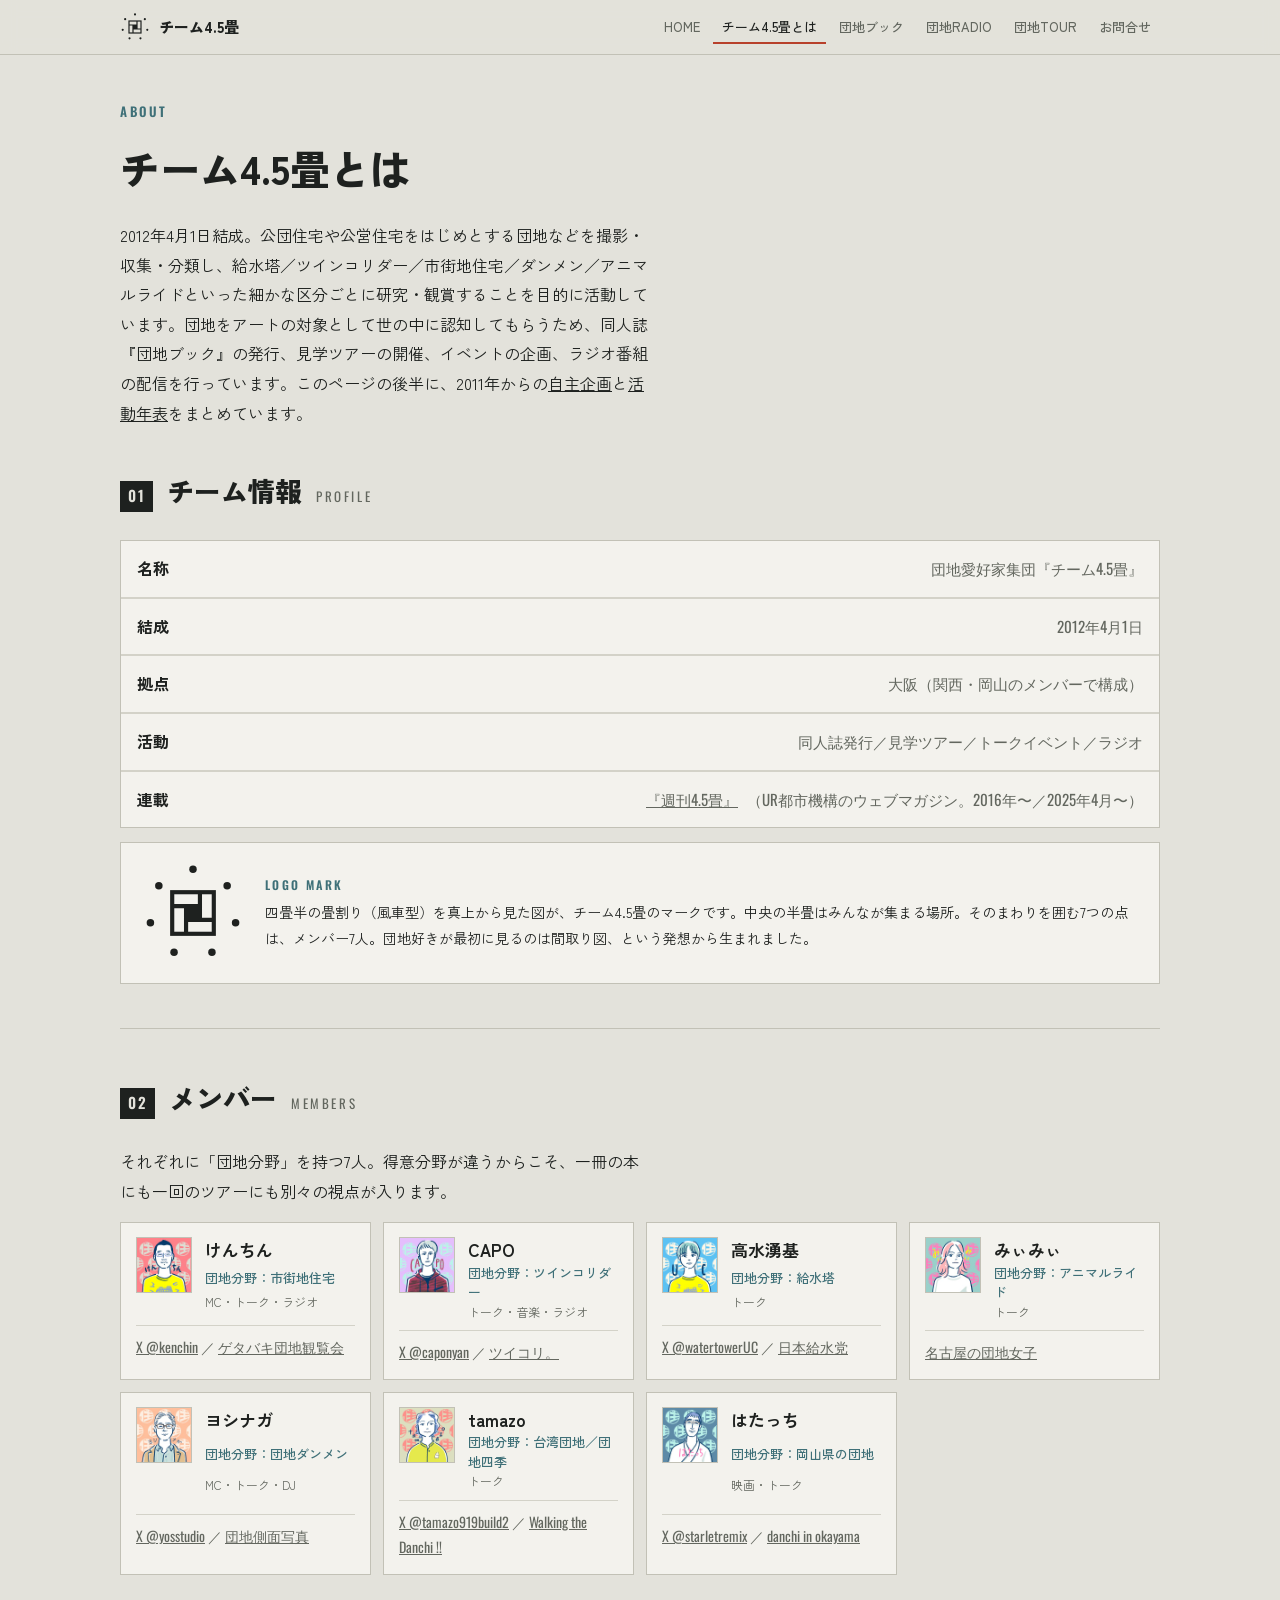
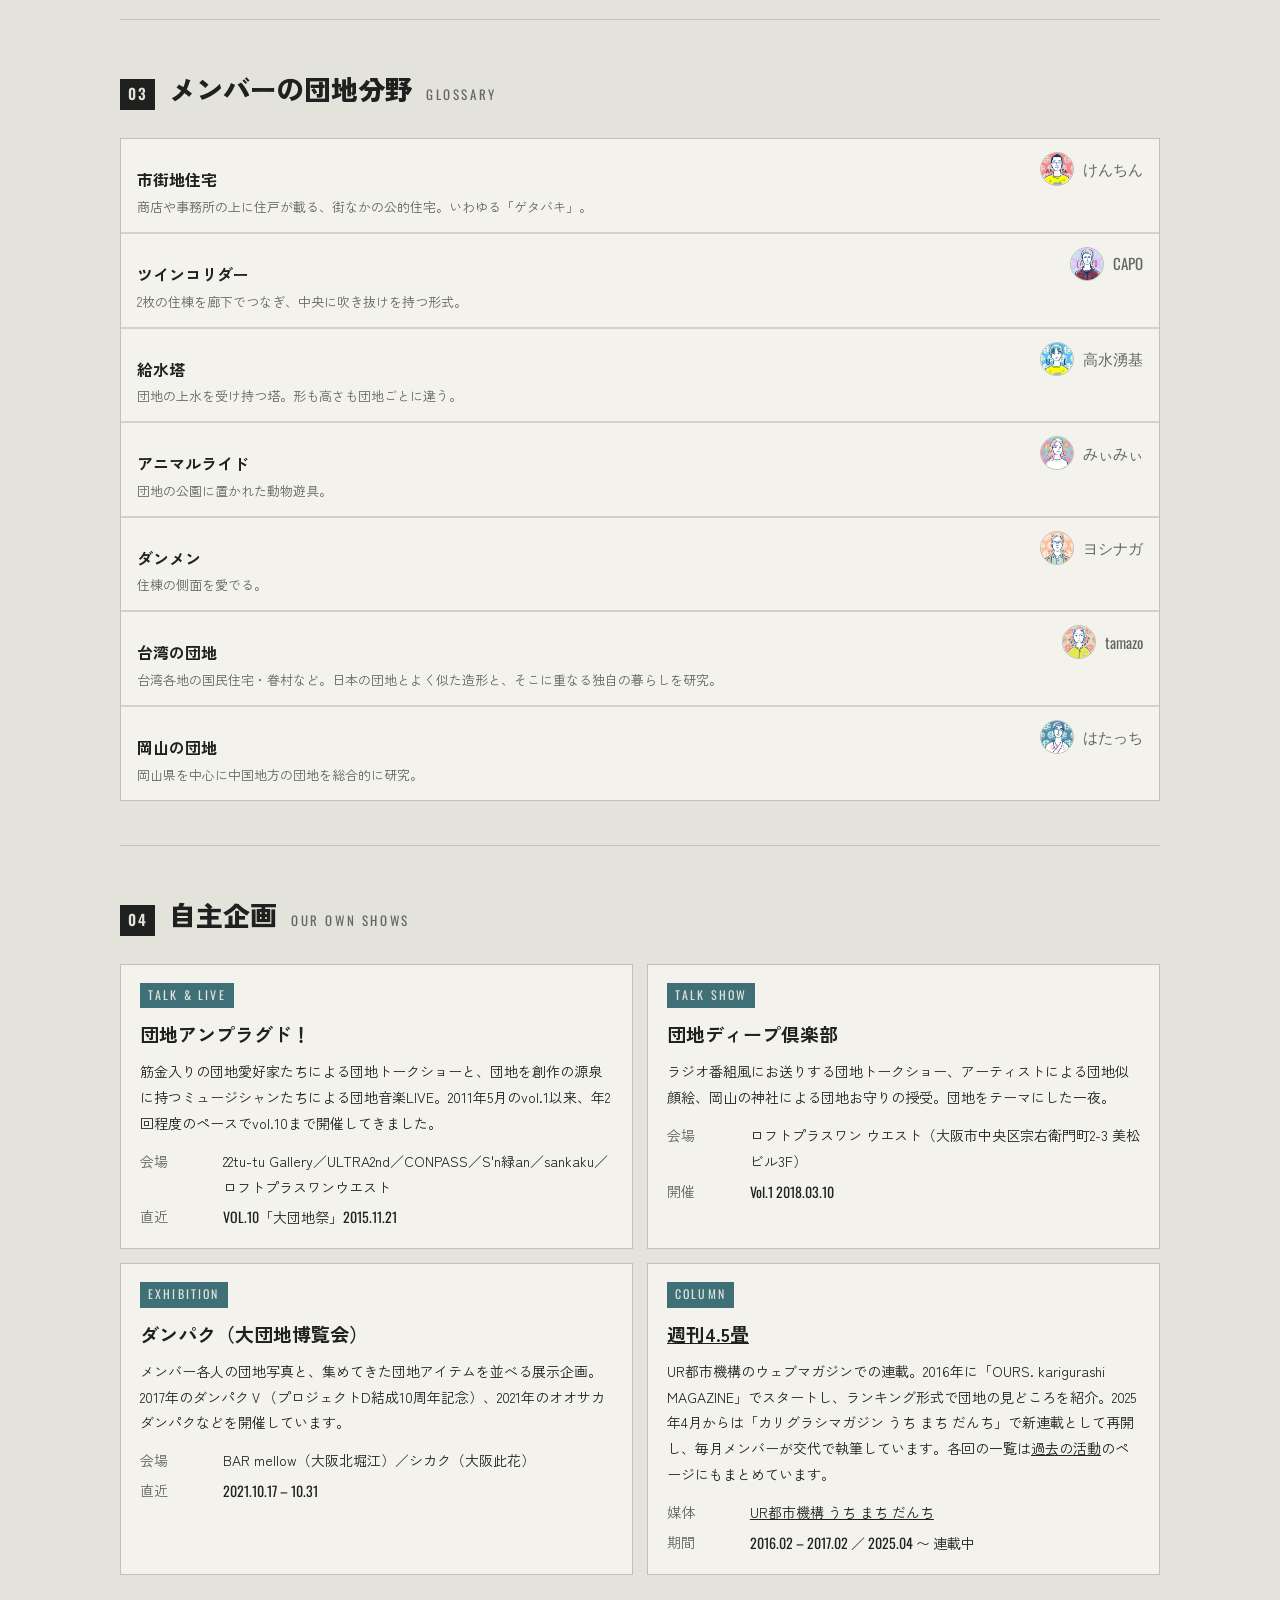
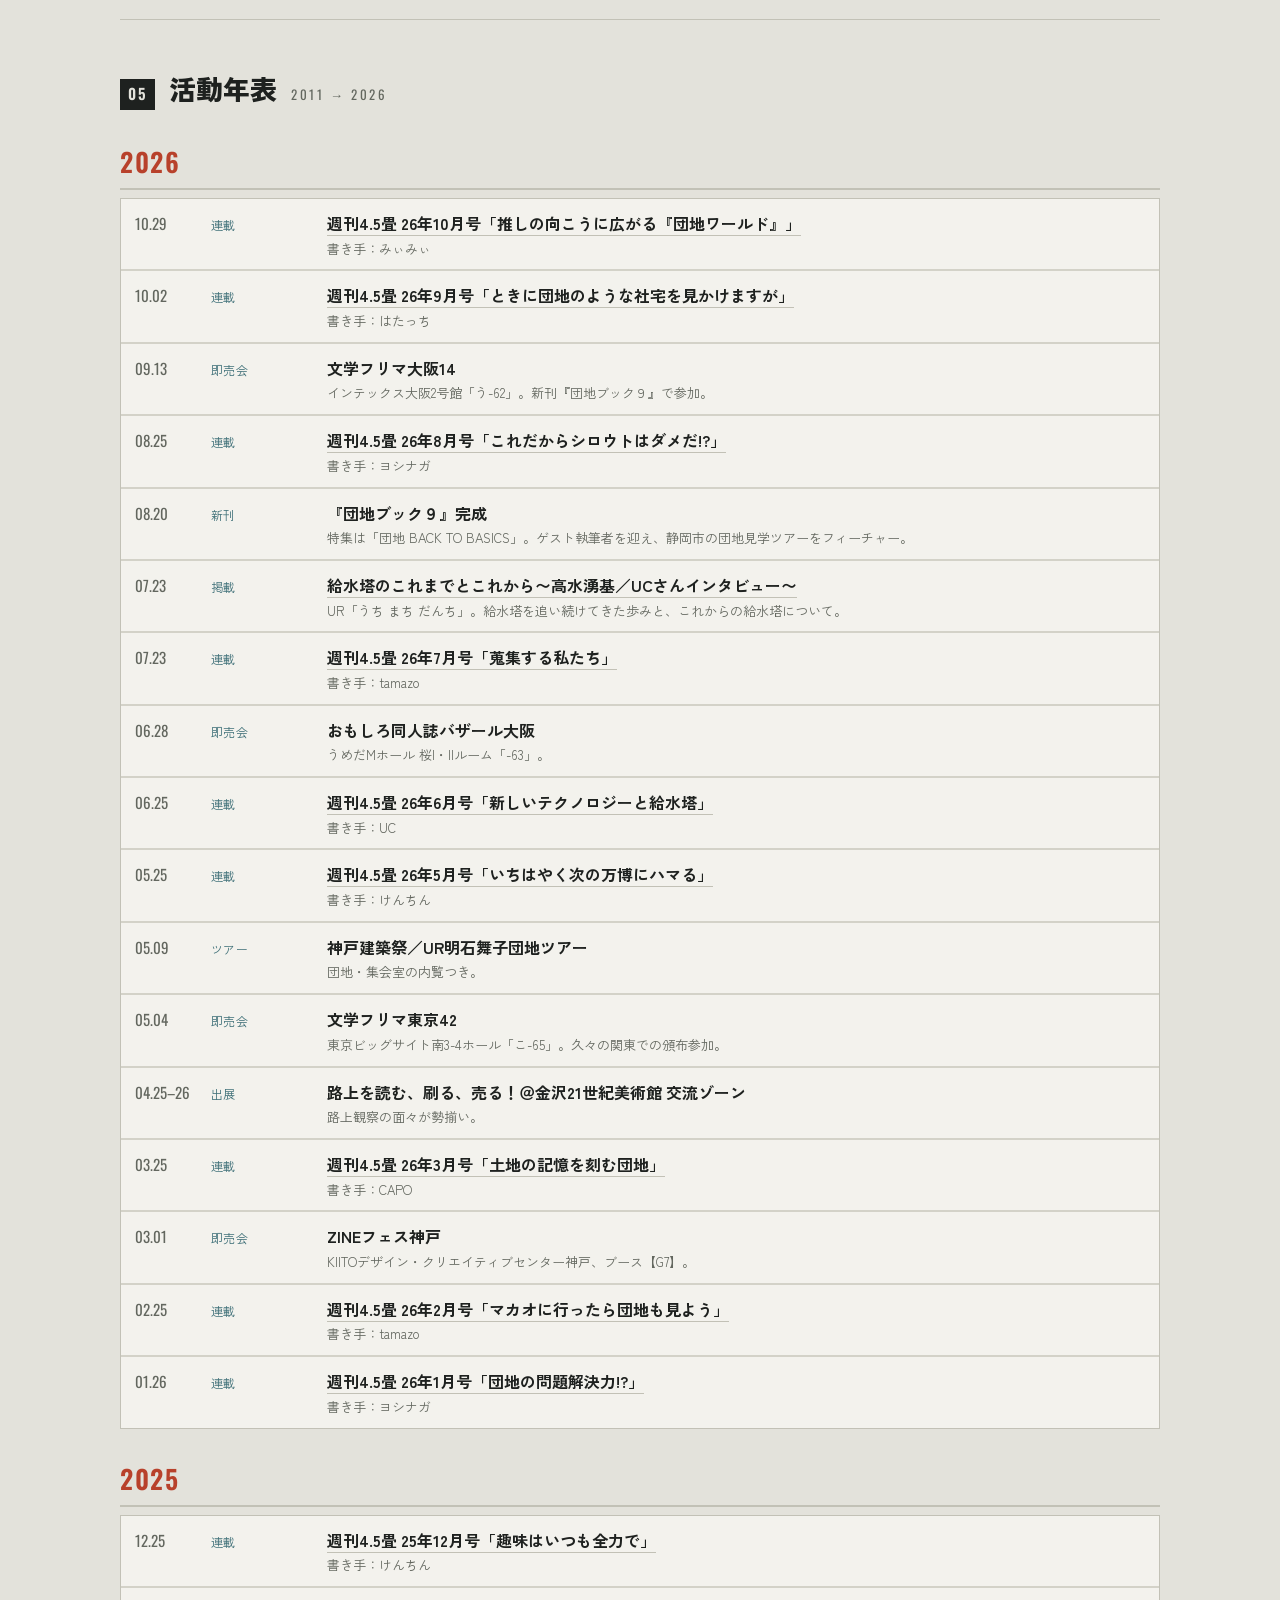
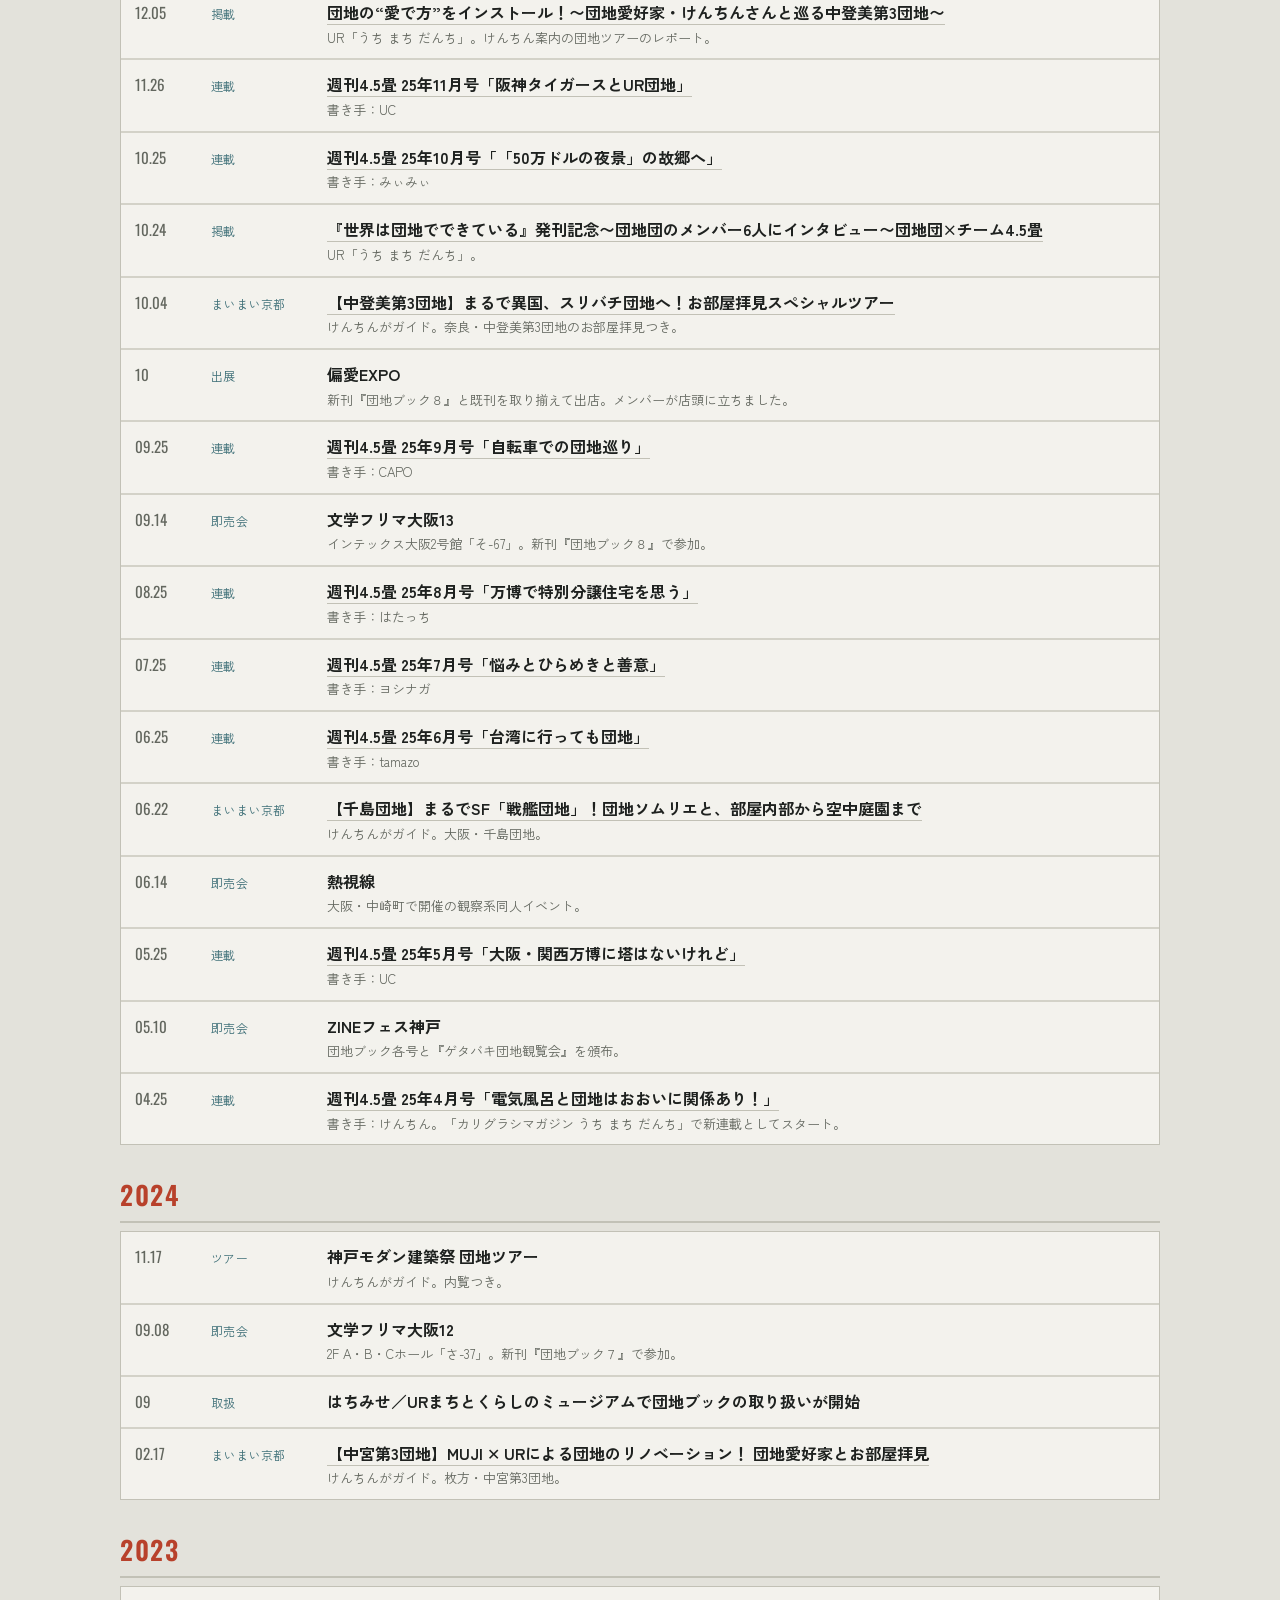
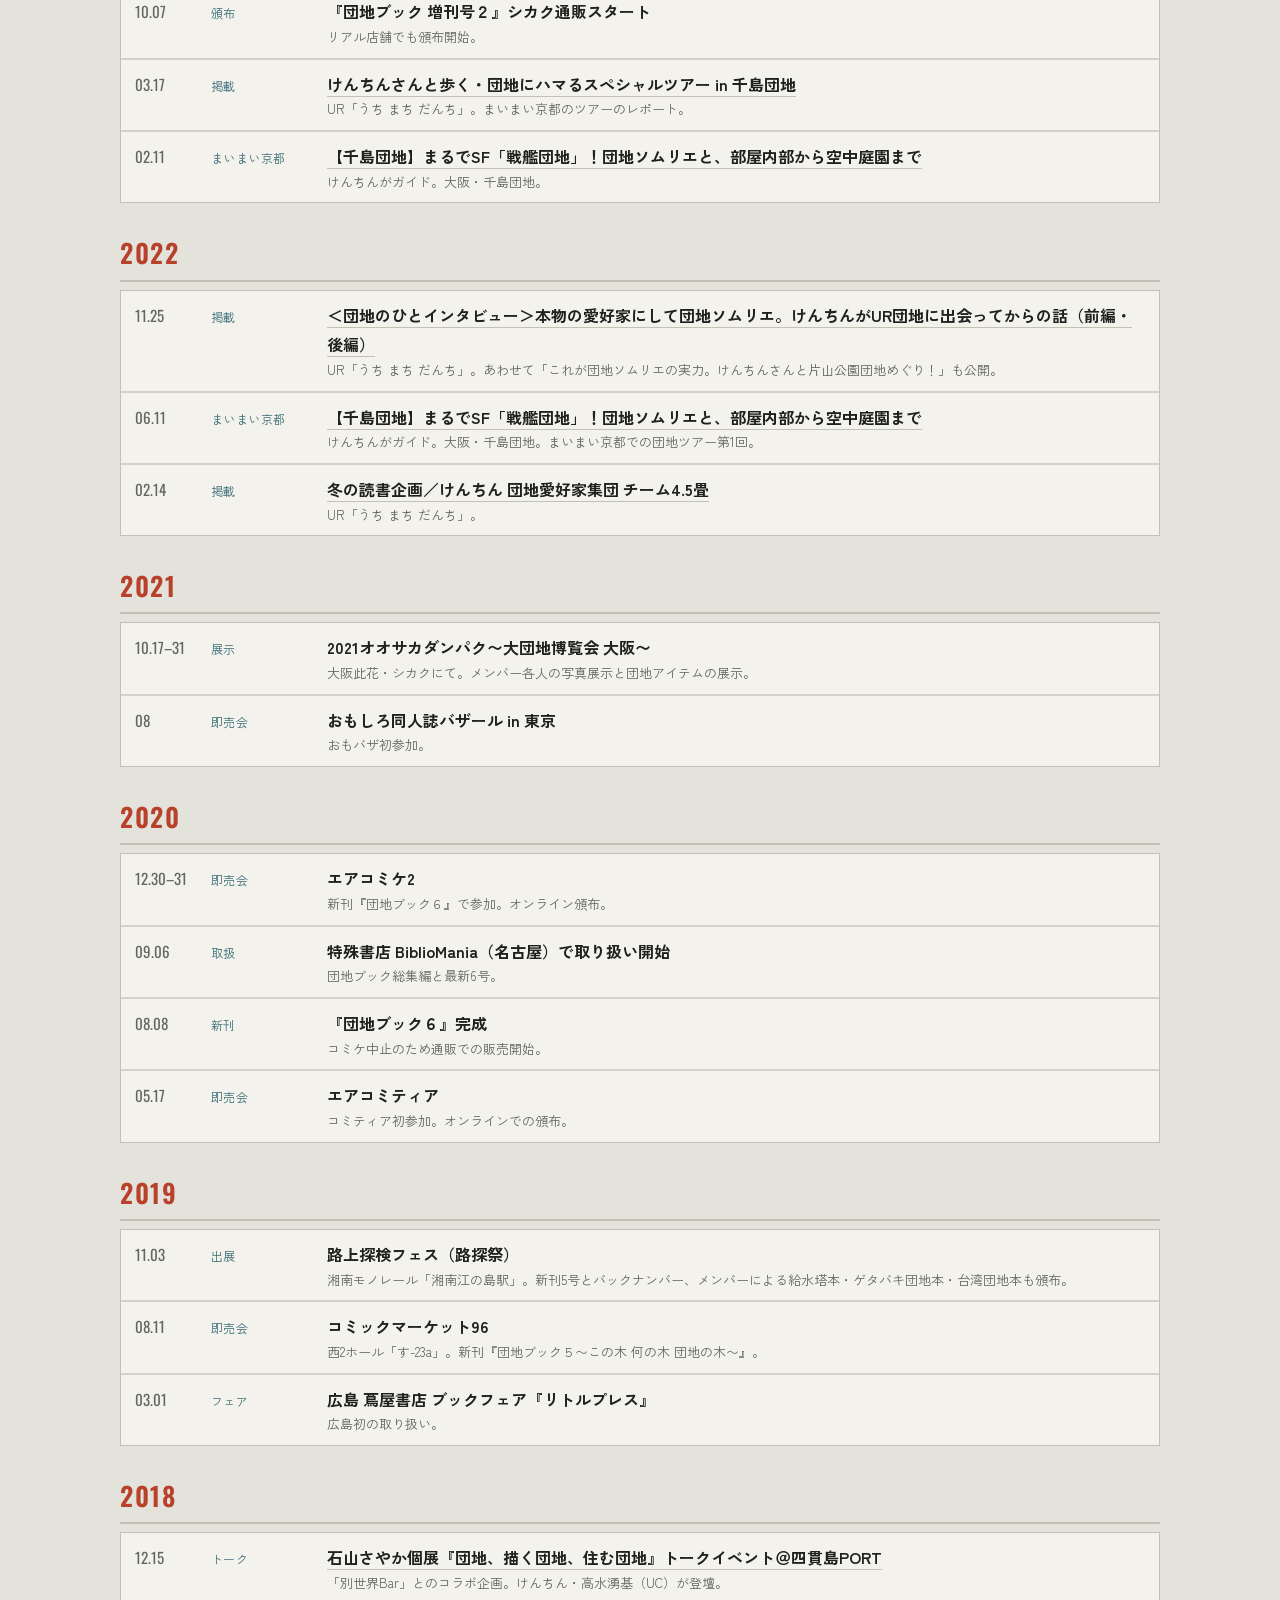
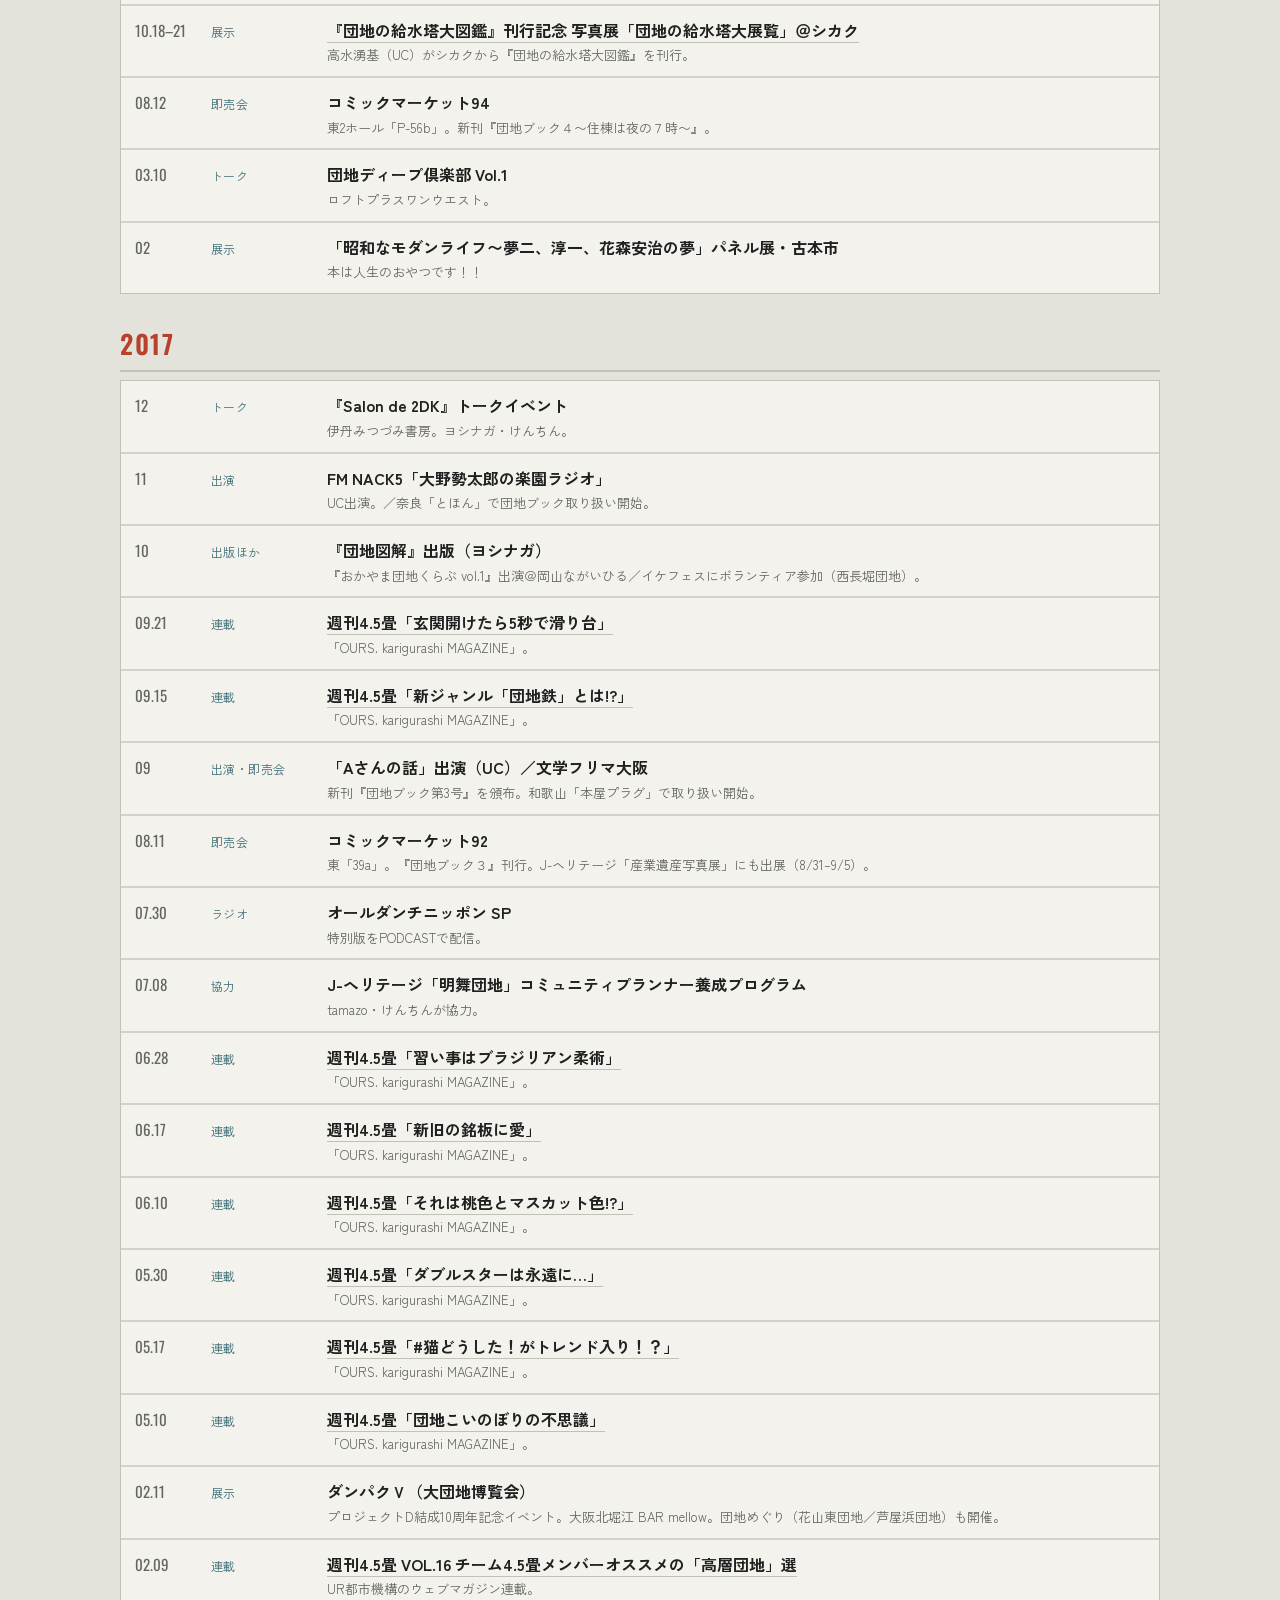
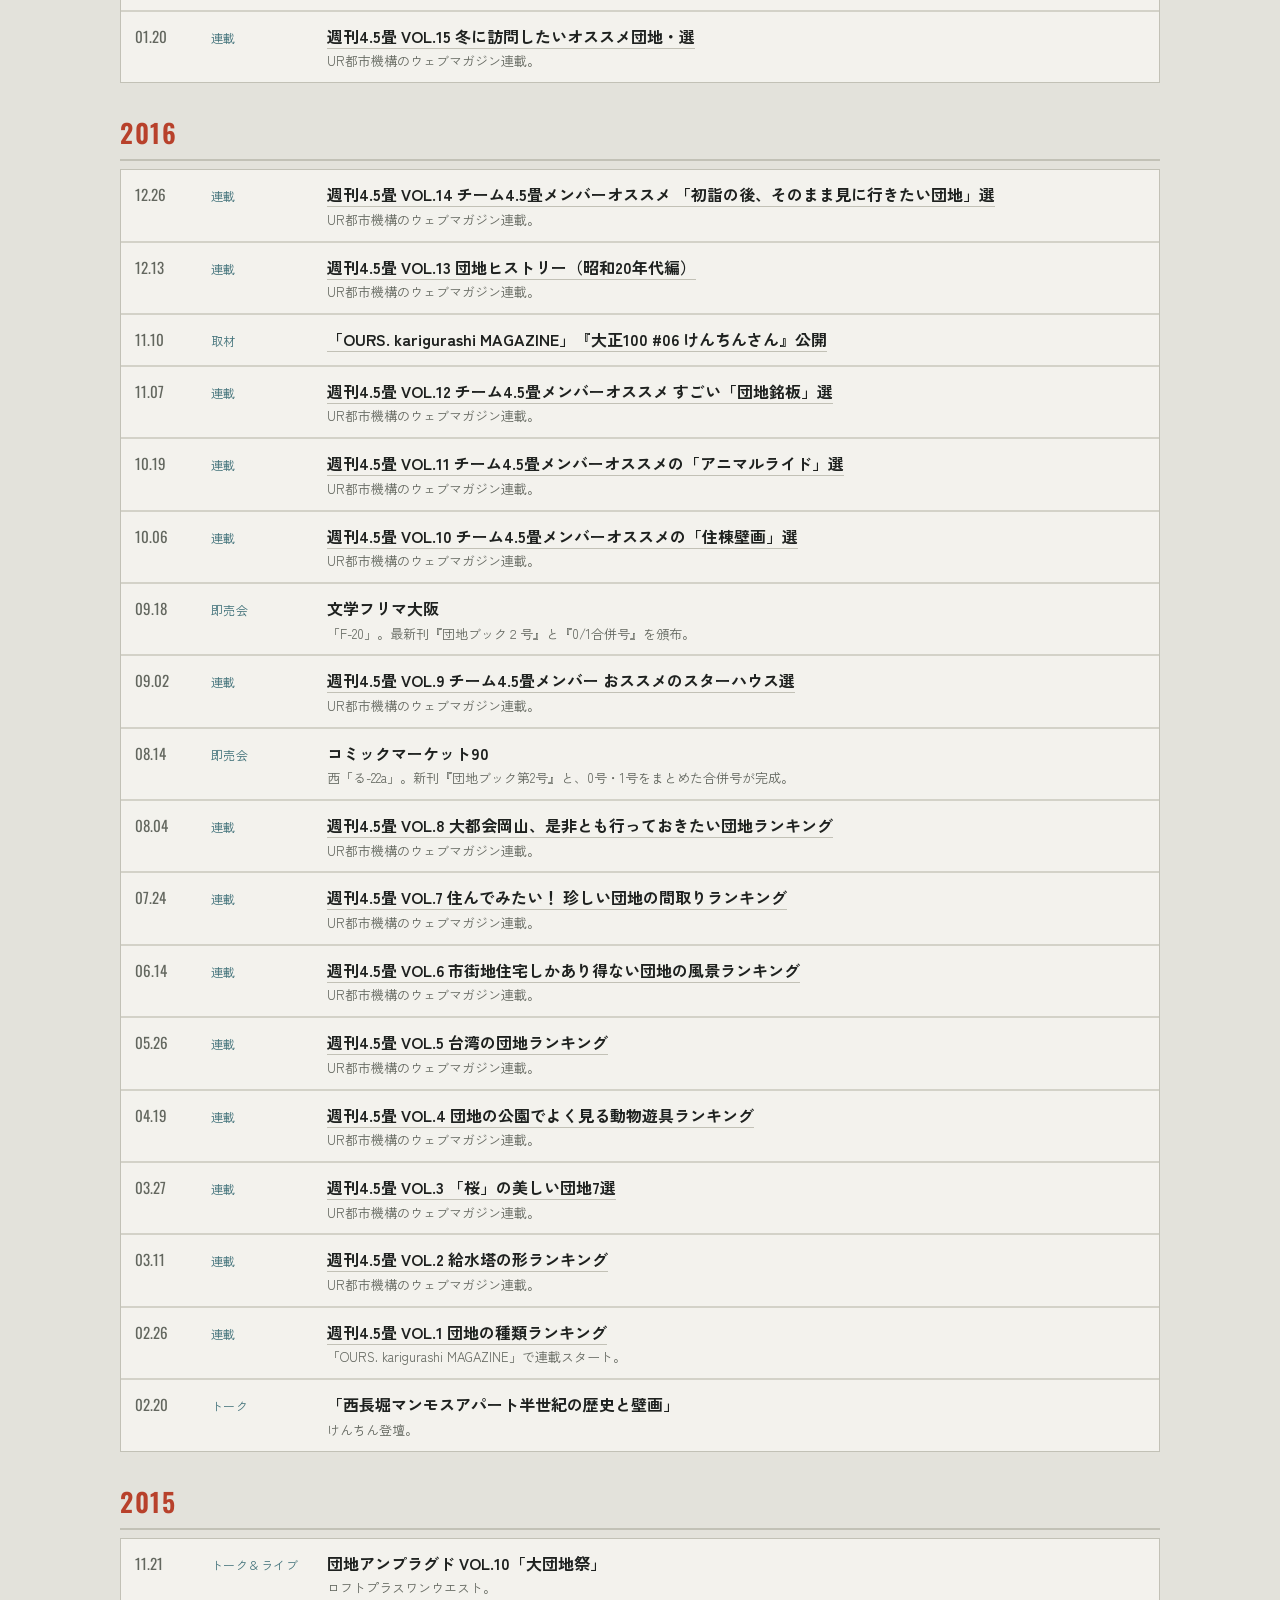
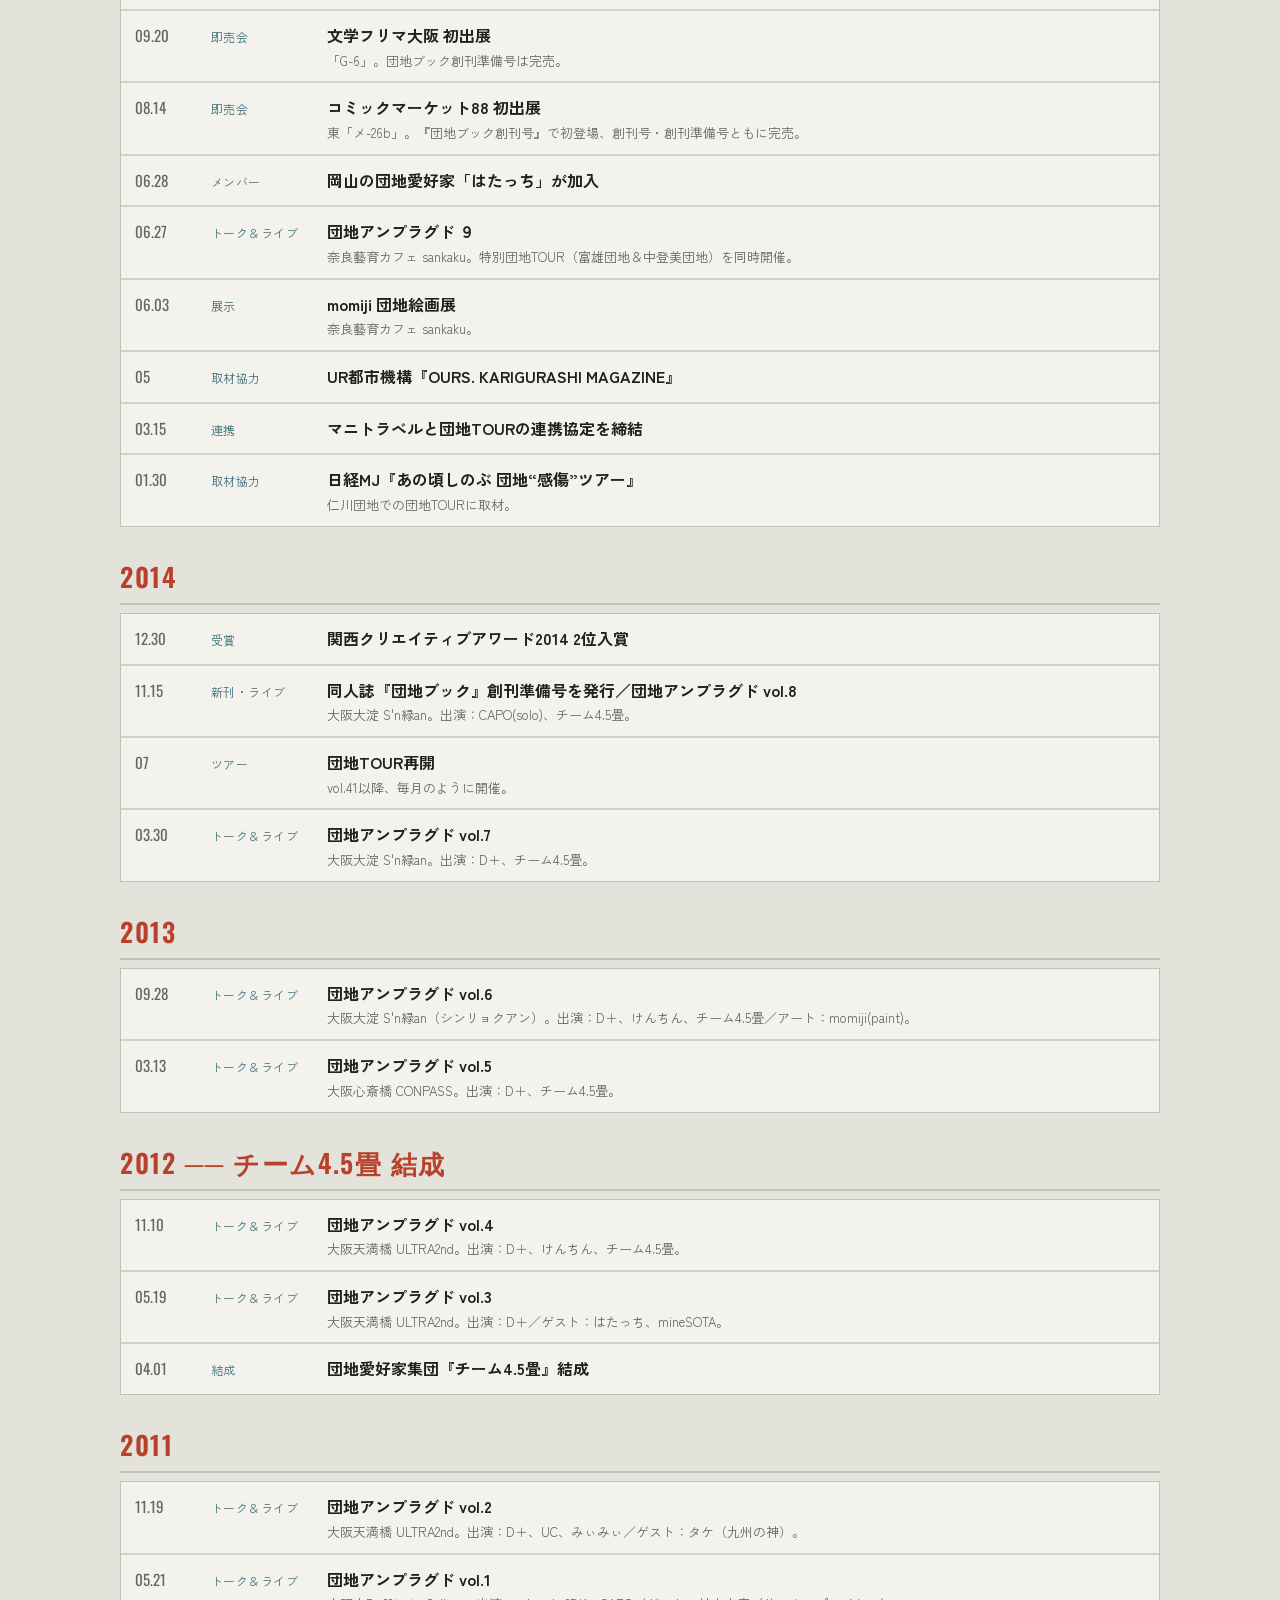
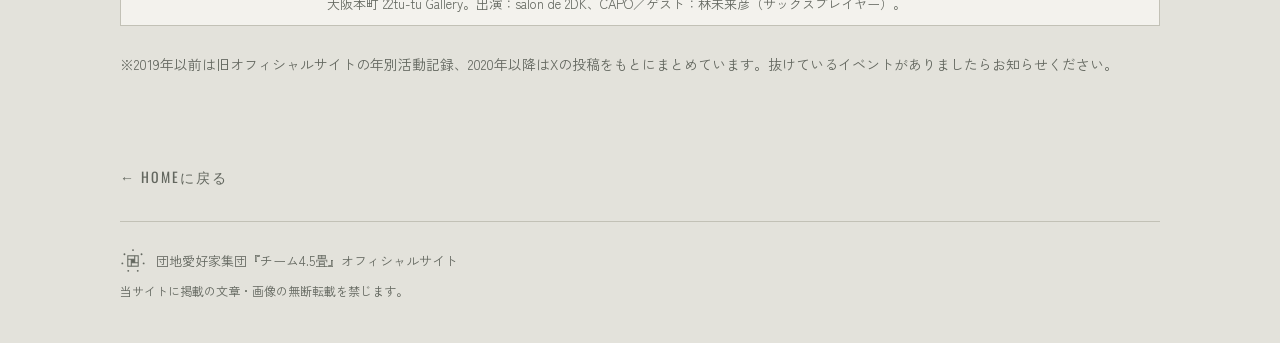
==== commit 9174363f: "Add 週刊4.5畳 26年10月号 to history, news and home Co-Authored-By: Claude Opus 5 <noreply@anthropic.com> C" ====
--- a/about.html
+++ b/about.html
@@ -141,6 +141,7 @@
       <div class="yearblock">
         <h3>2026</h3>
         <ul class="hist">
+          <li><span class="dd">10.29</span><span class="kind">連載</span><span class="what"><b><a href="https://uchi-machi-danchi.ur-net.go.jp/article/4ten5jo_018/" target="_blank" rel="noopener">週刊4.5畳 26年10月号「推しの向こうに広がる『団地ワールド』」</a></b><small>書き手：みぃみぃ</small></span></li>
           <li><span class="dd">10.02</span><span class="kind">連載</span><span class="what"><b><a href="https://uchi-machi-danchi.ur-net.go.jp/article/4ten5jo_017/" target="_blank" rel="noopener">週刊4.5畳 26年9月号「ときに団地のような社宅を見かけますが」</a></b><small>書き手：はたっち</small></span></li>
           <li><span class="dd">09.13</span><span class="kind">即売会</span><span class="what"><b>文学フリマ大阪14</b><small>インテックス大阪2号館「う-62」。新刊『団地ブック９』で参加。</small></span></li>
           <li><span class="dd">08.25</span><span class="kind">連載</span><span class="what"><b><a href="https://uchi-machi-danchi.ur-net.go.jp/article/4ten5jo_016/" target="_blank" rel="noopener">週刊4.5畳 26年8月号「これだからシロウトはダメだ!?」</a></b><small>書き手：ヨシナガ</small></span></li>
